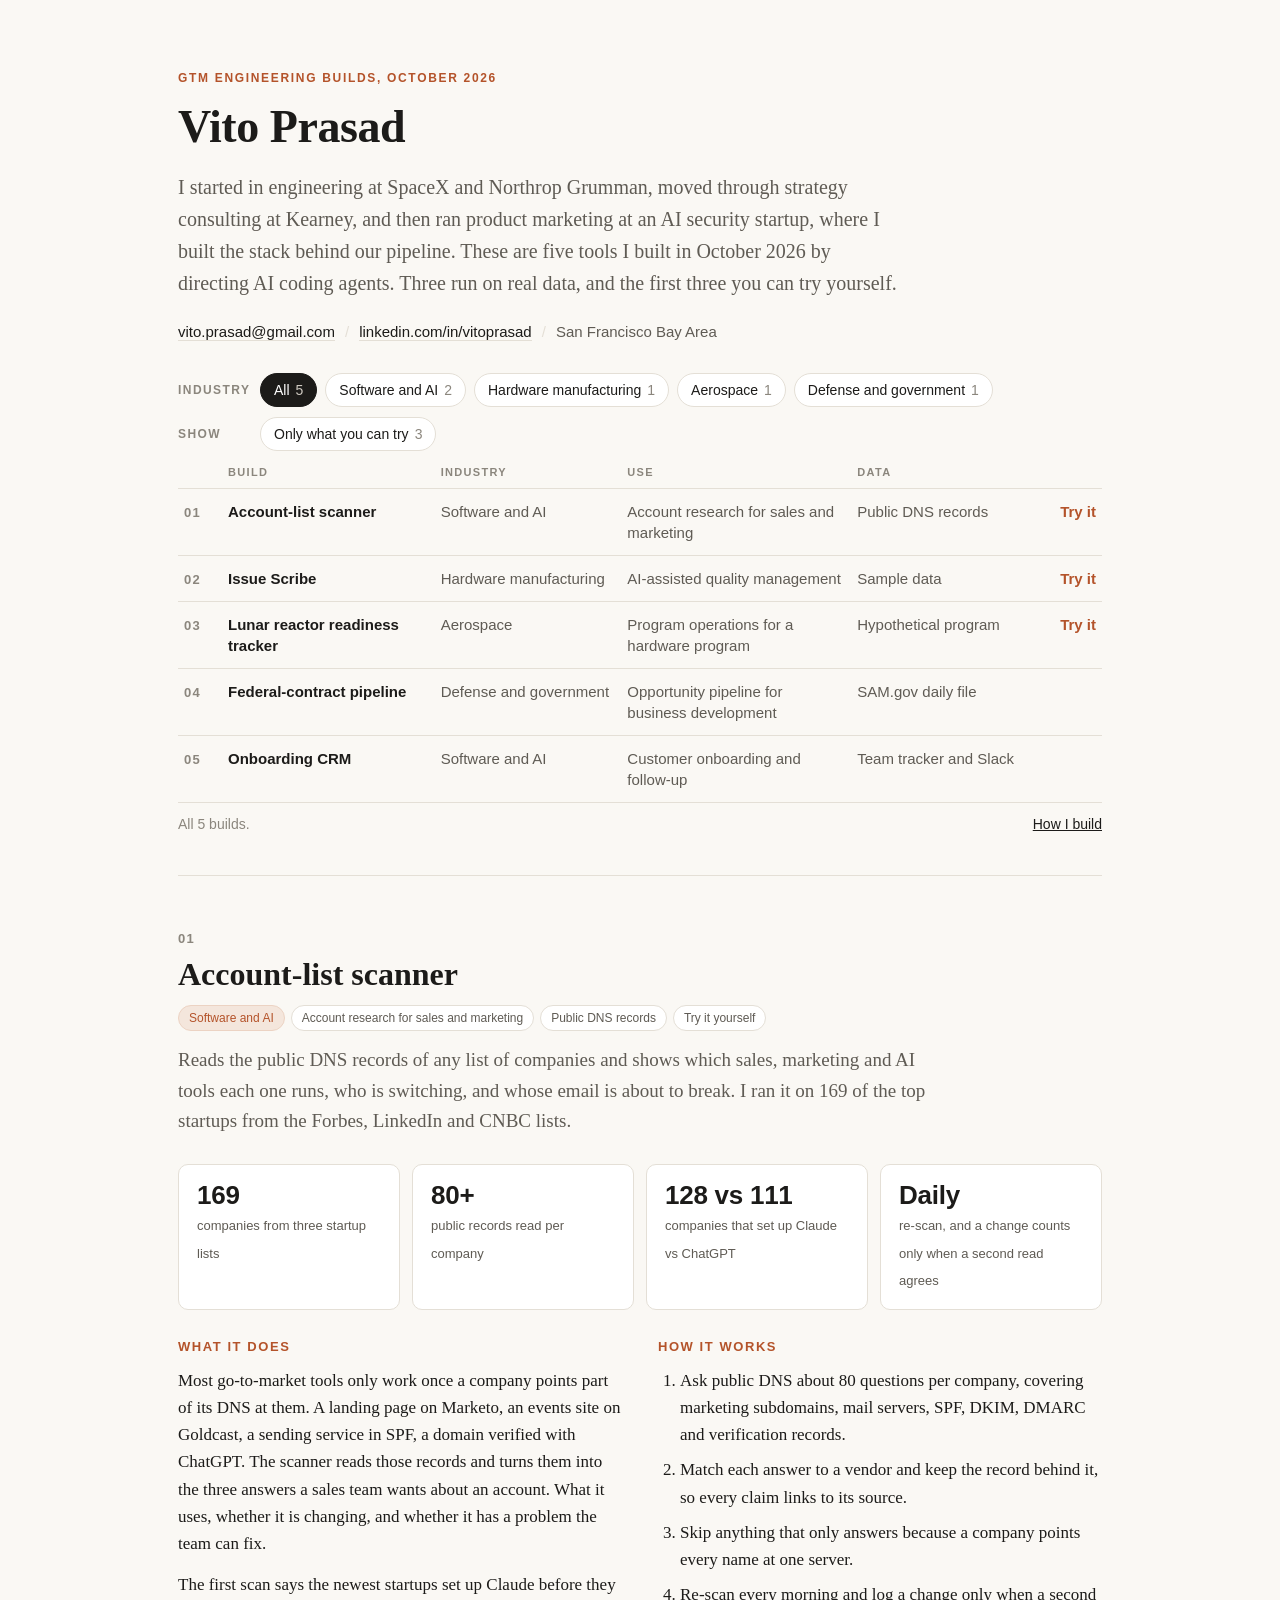
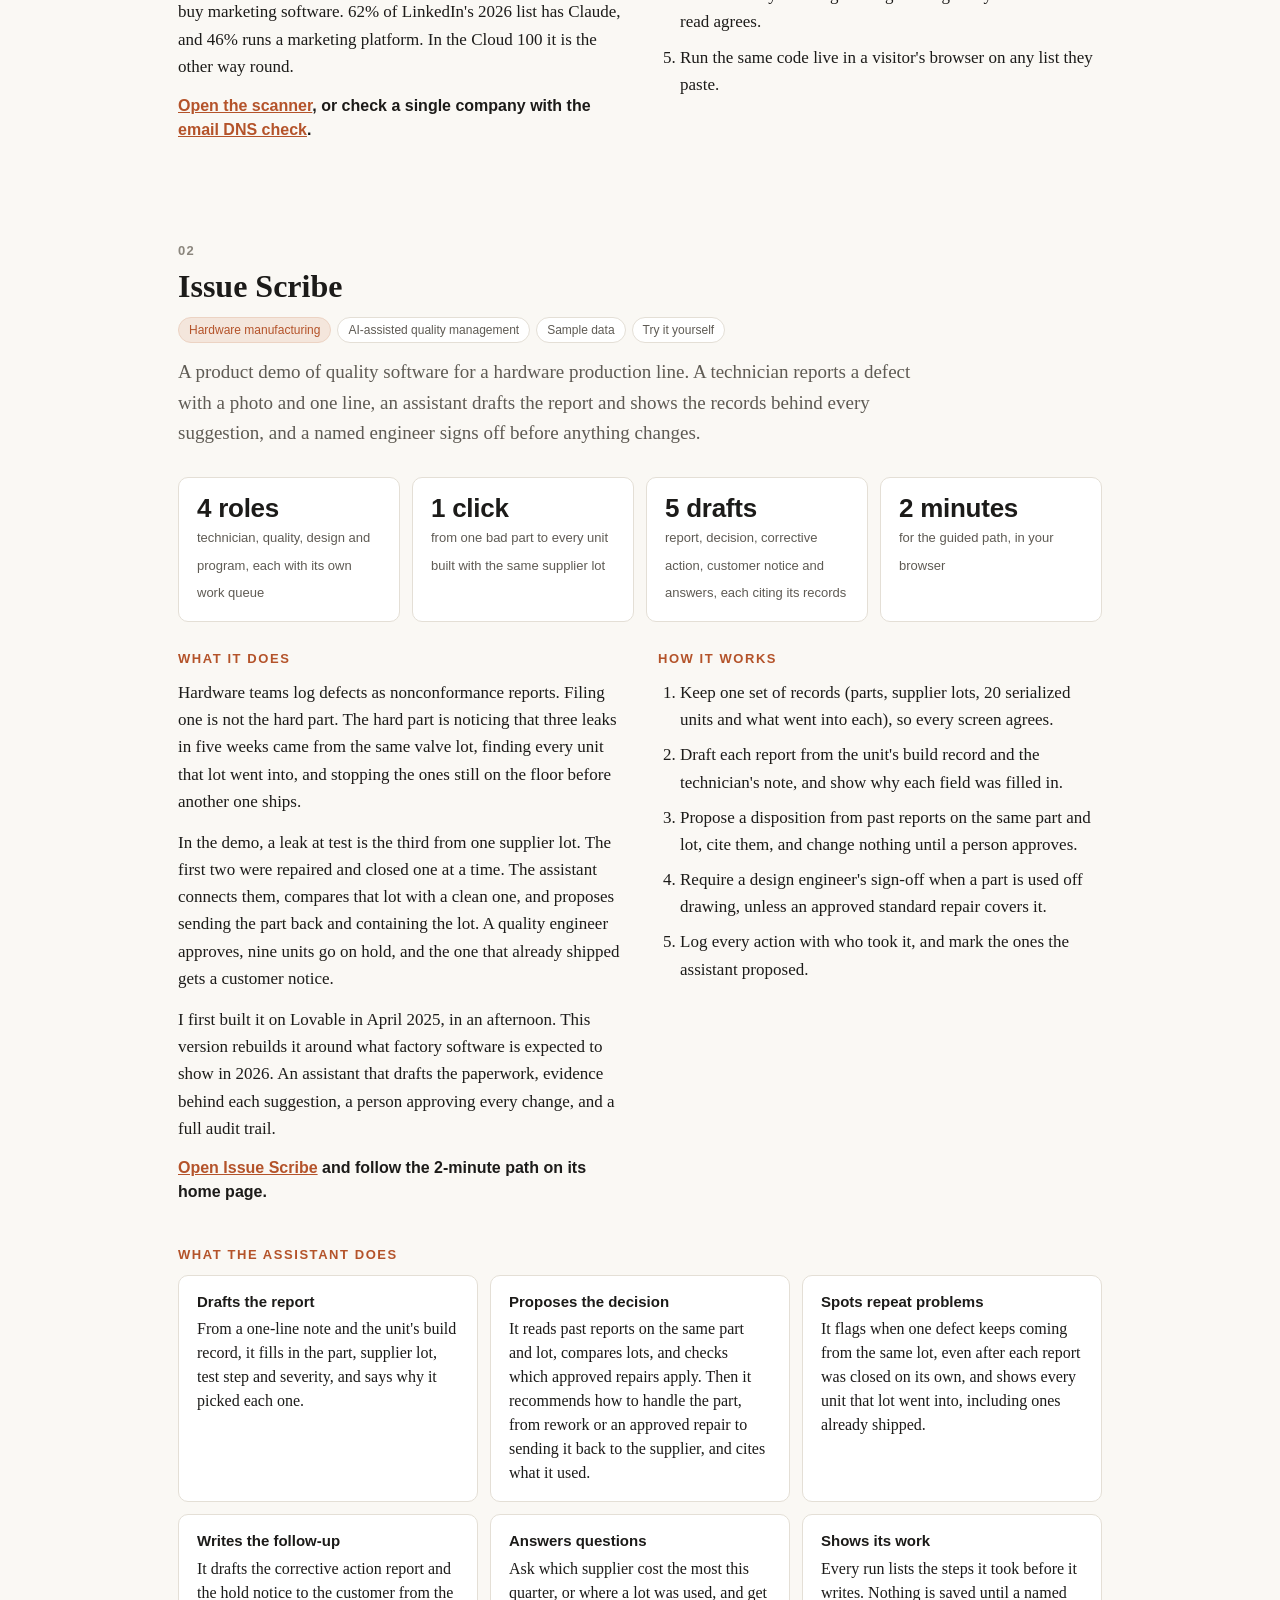
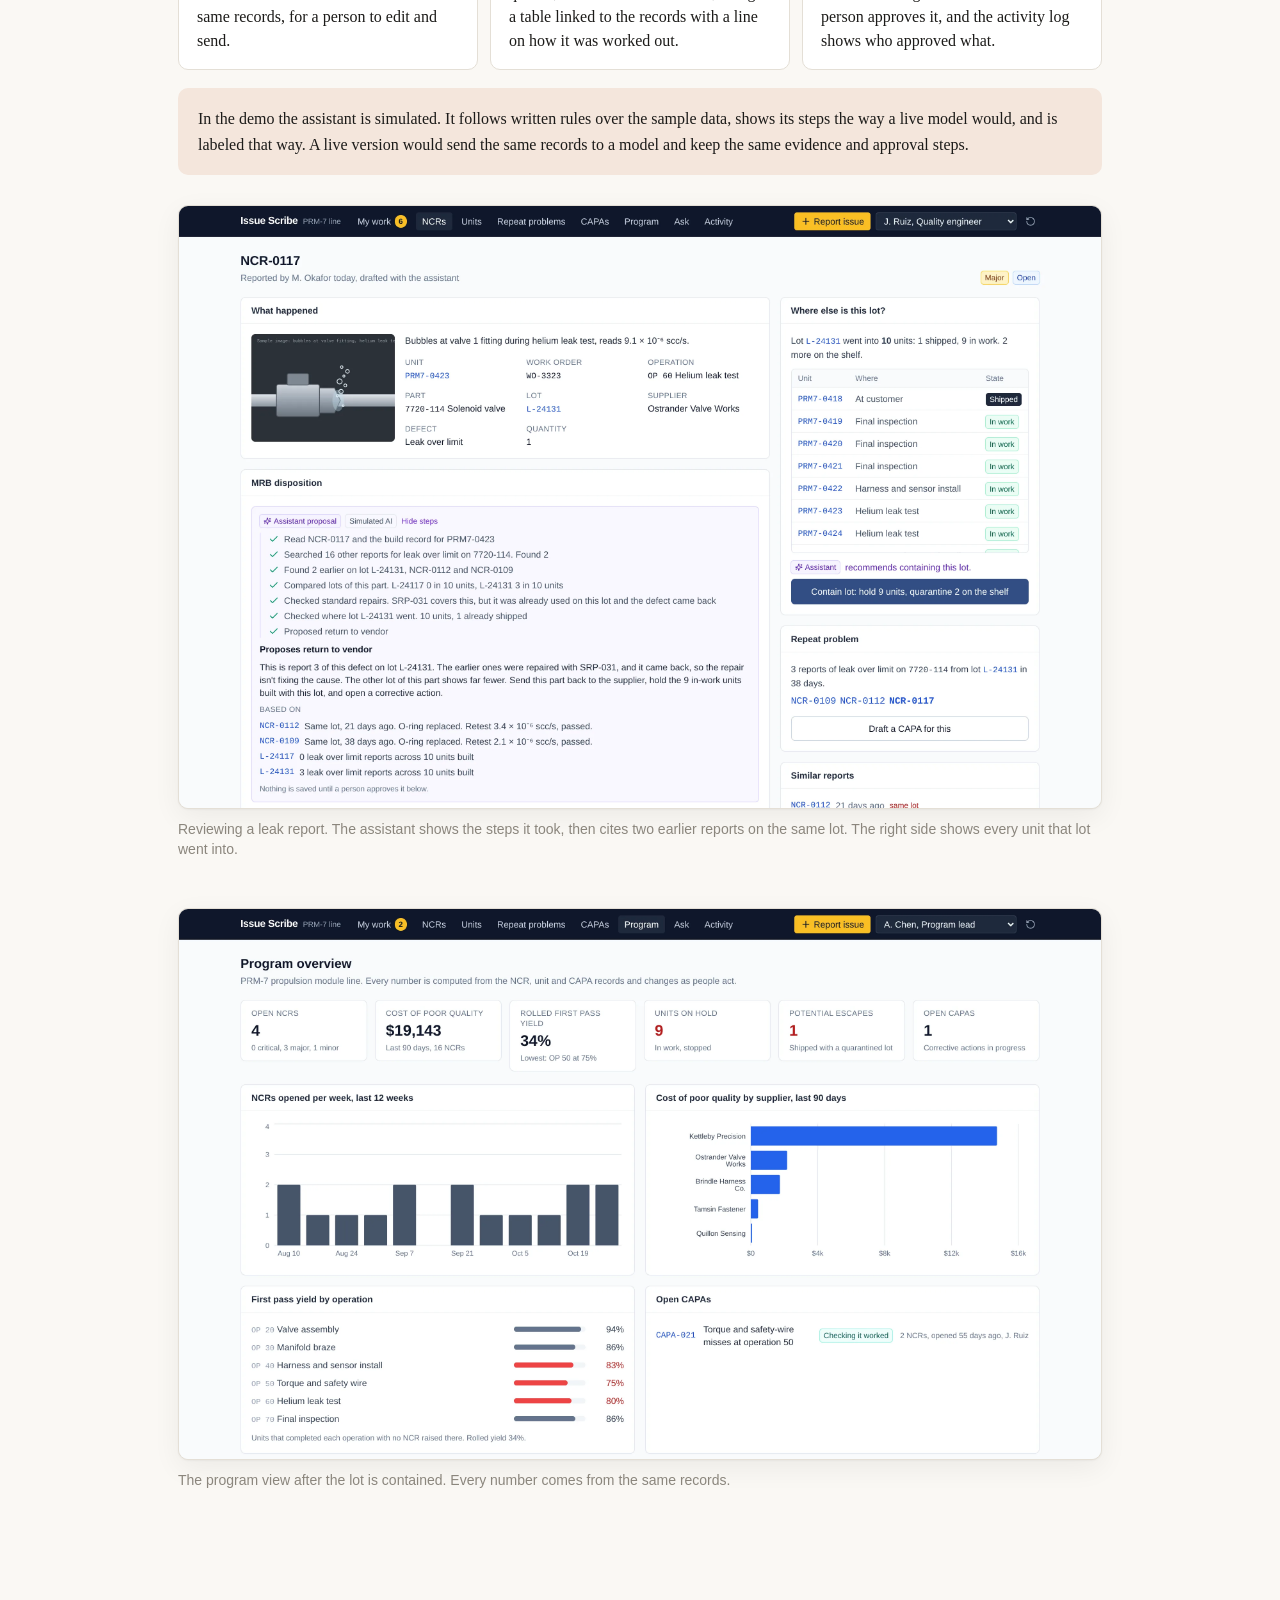
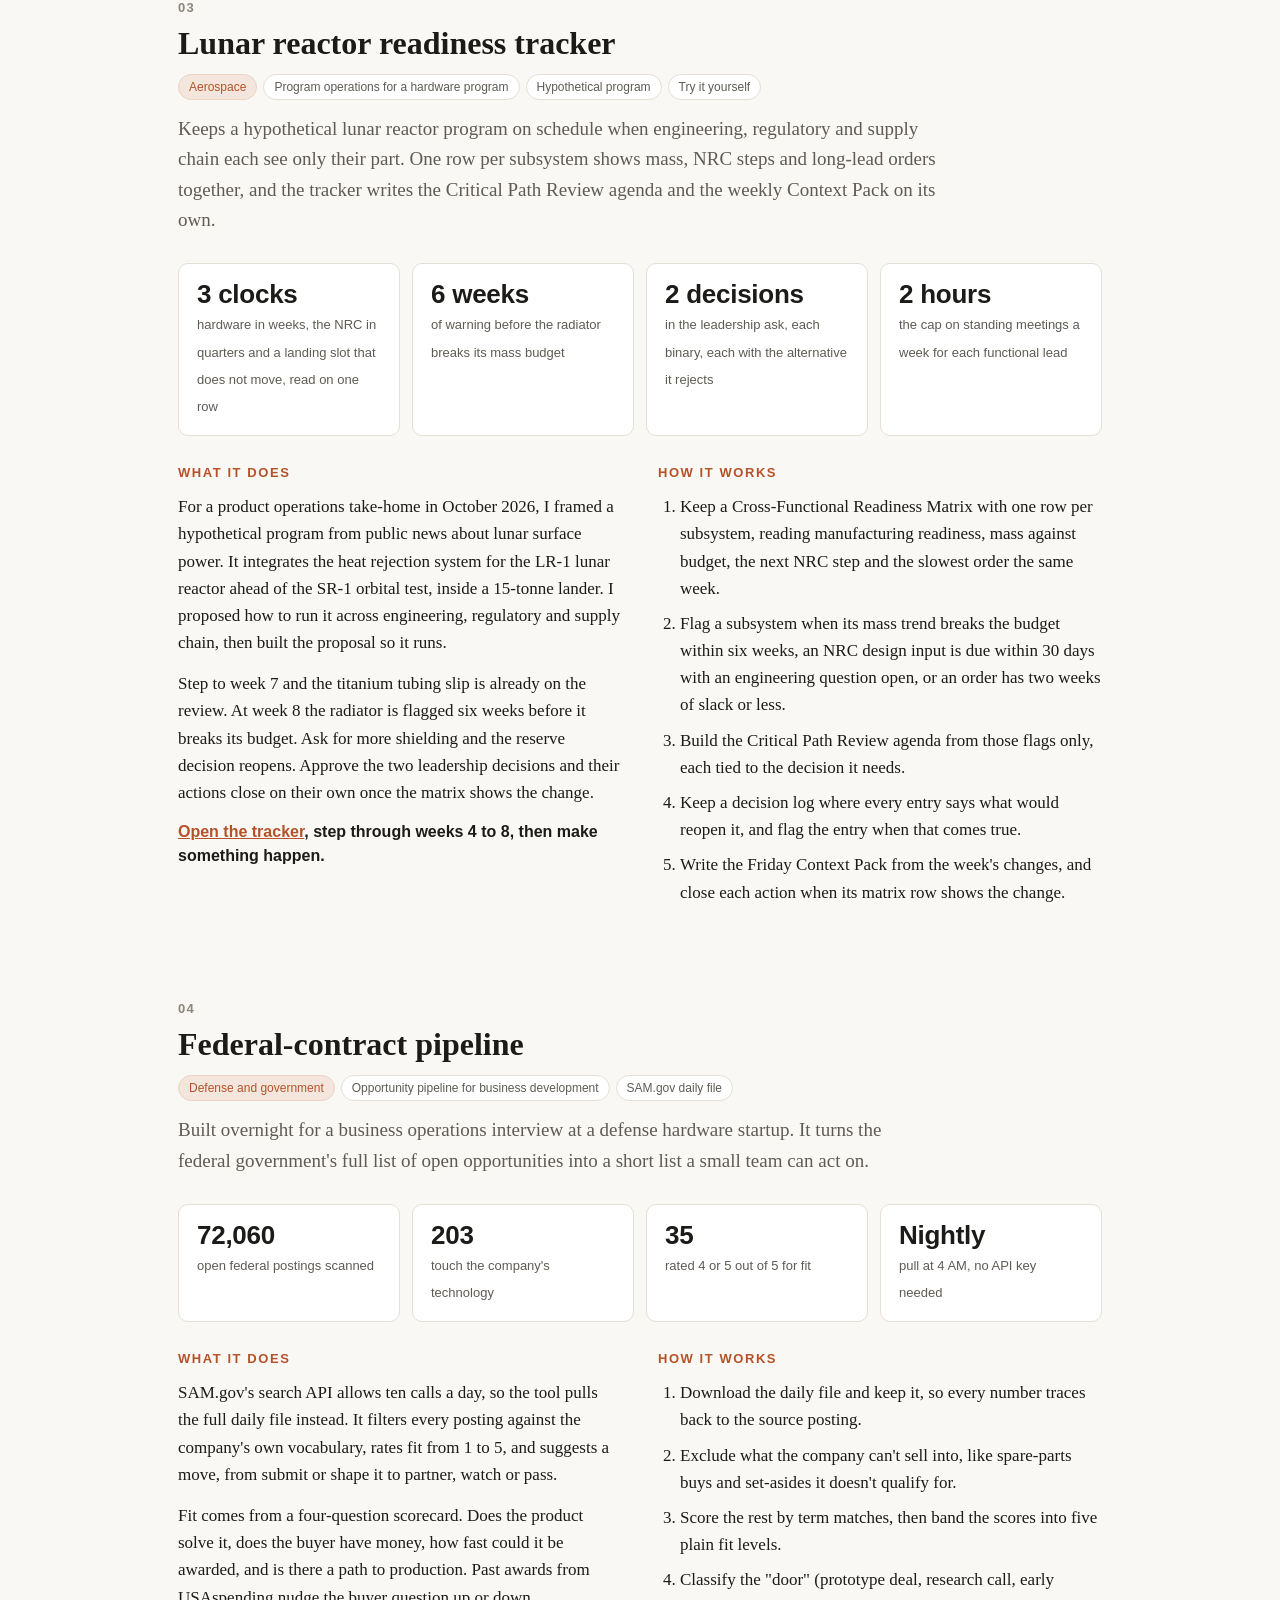
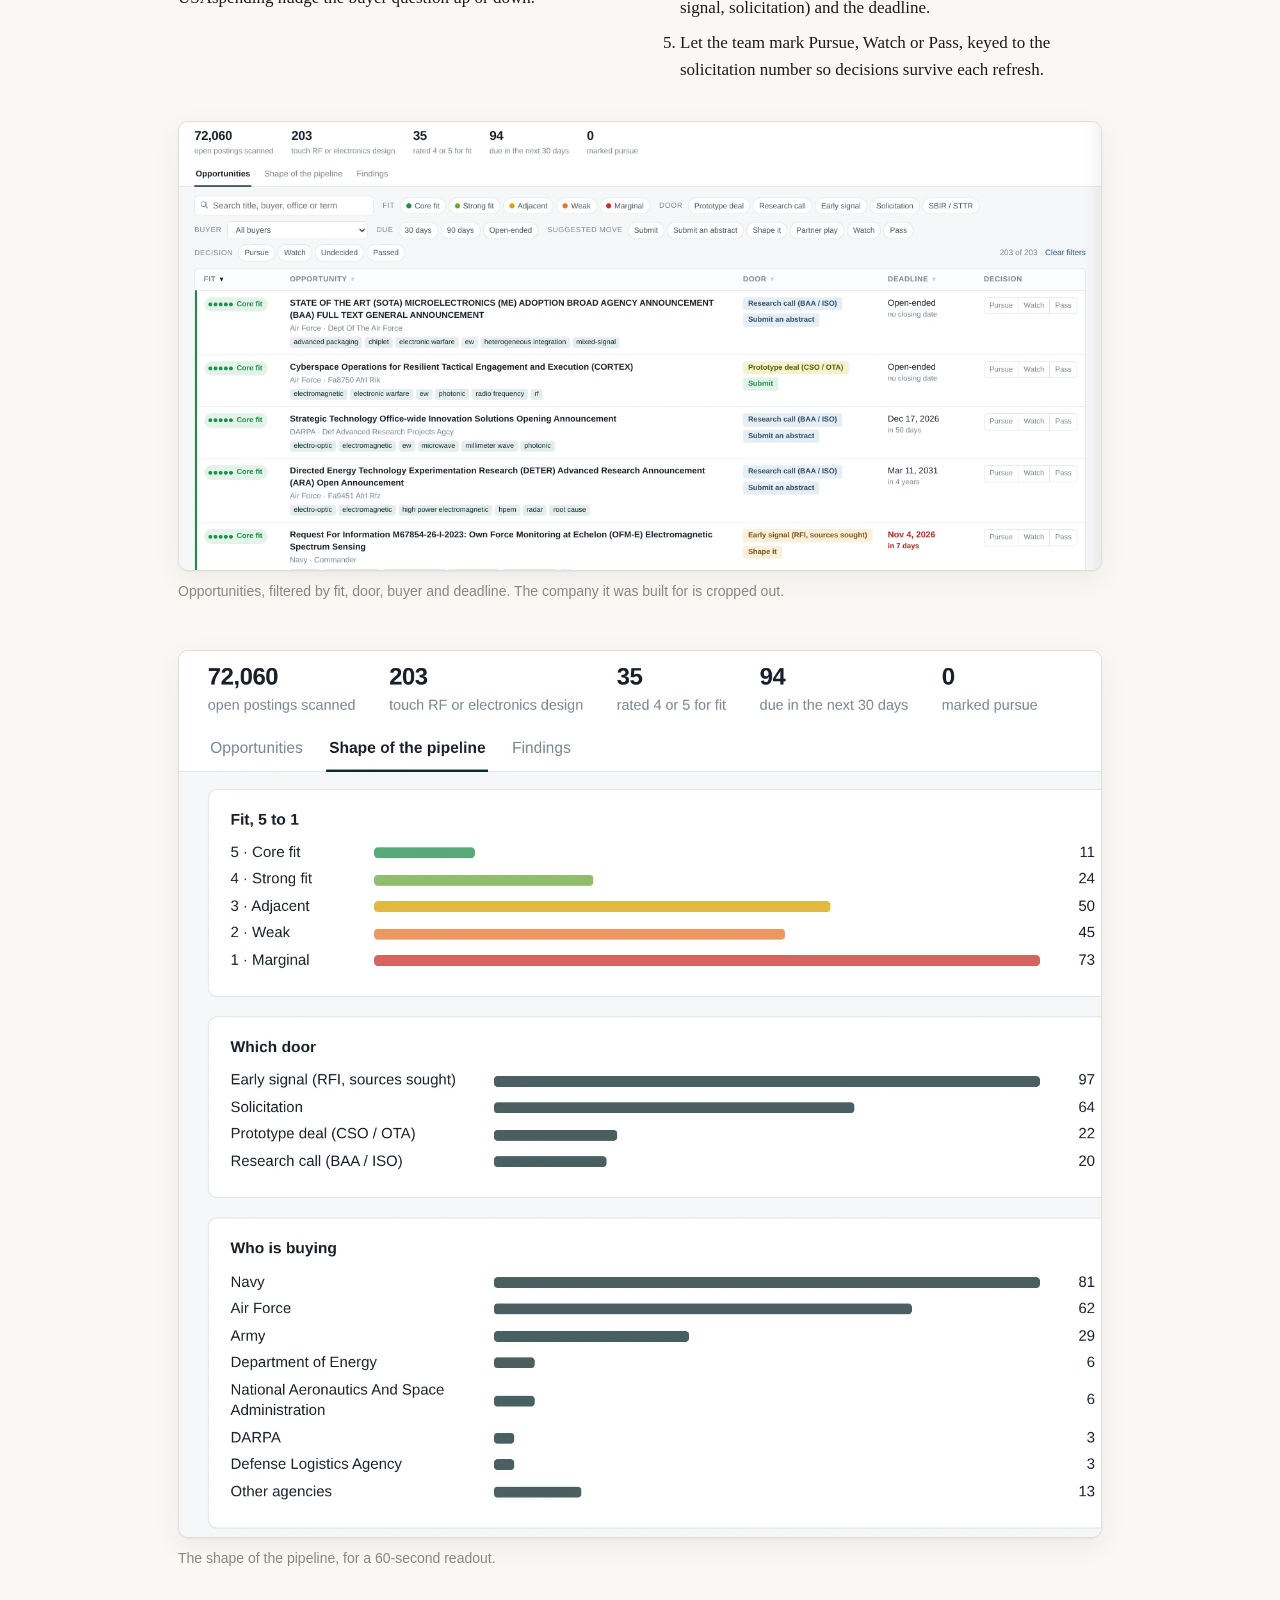
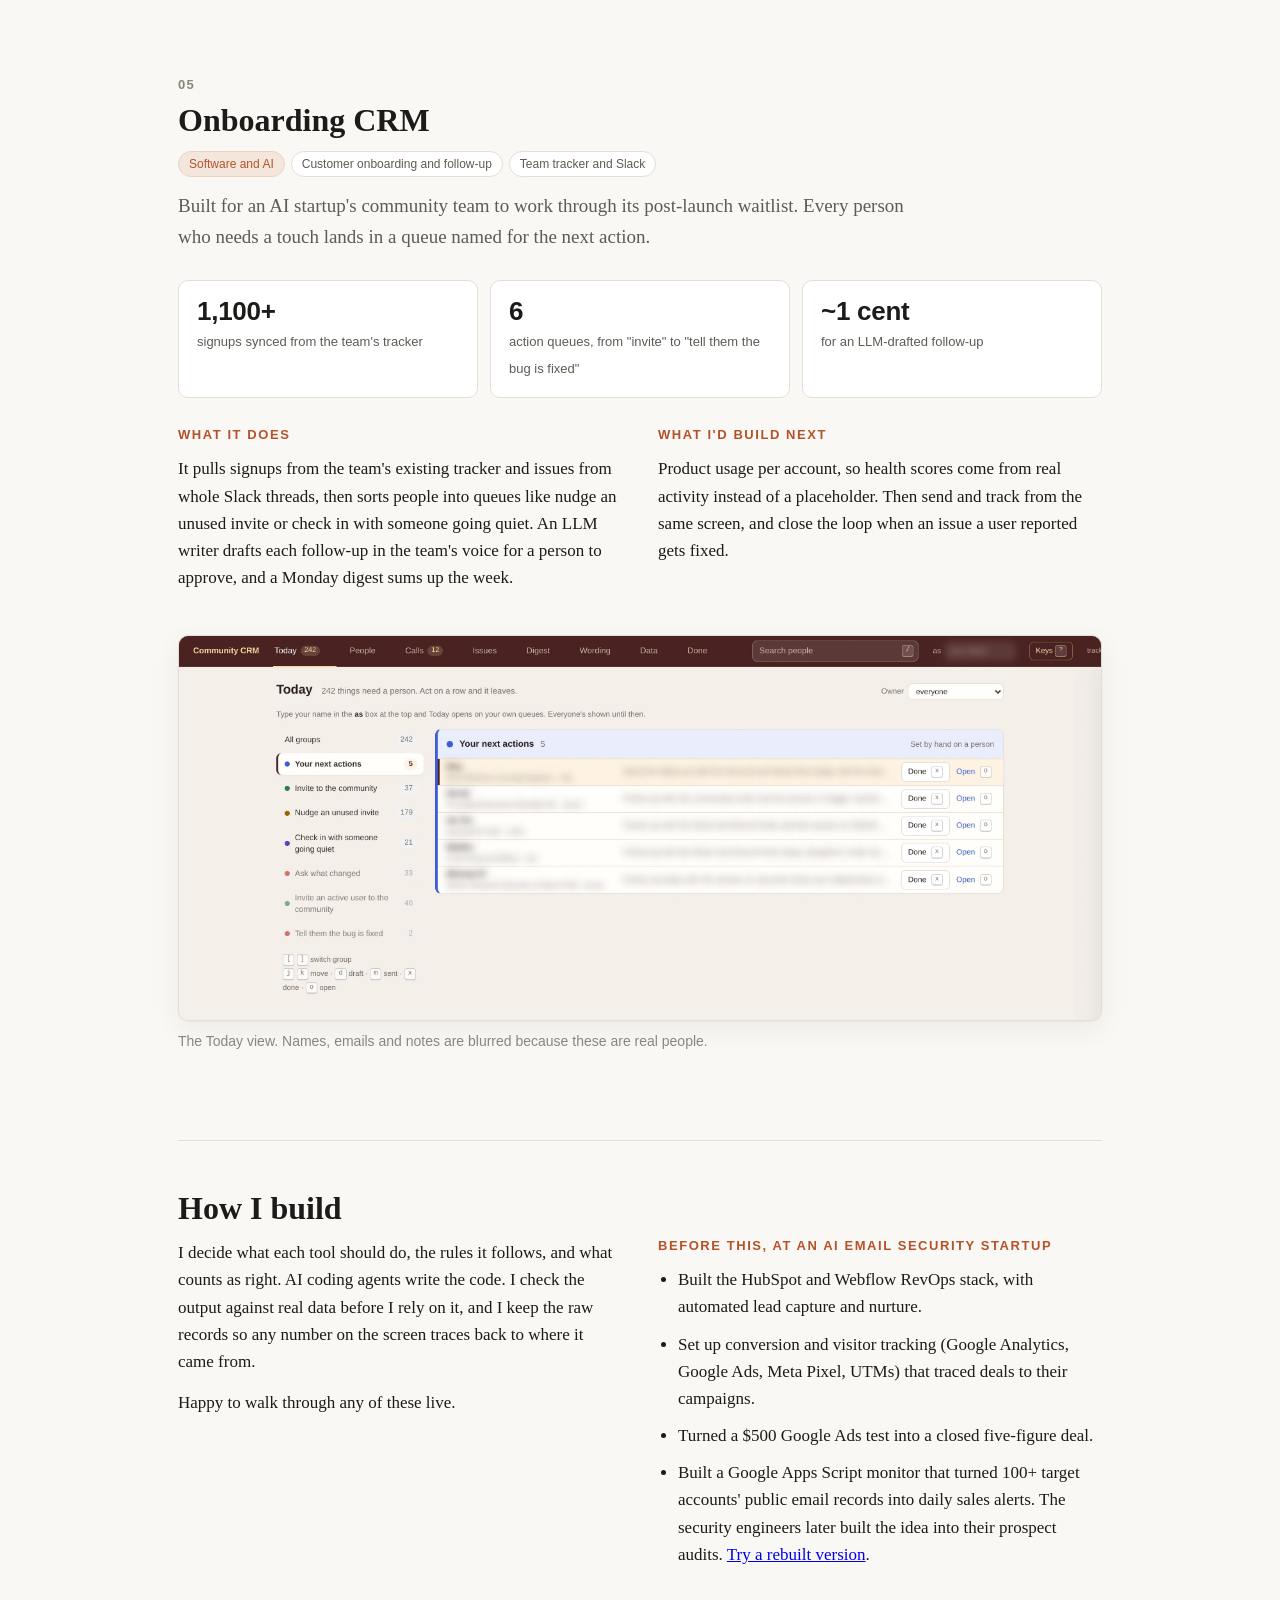
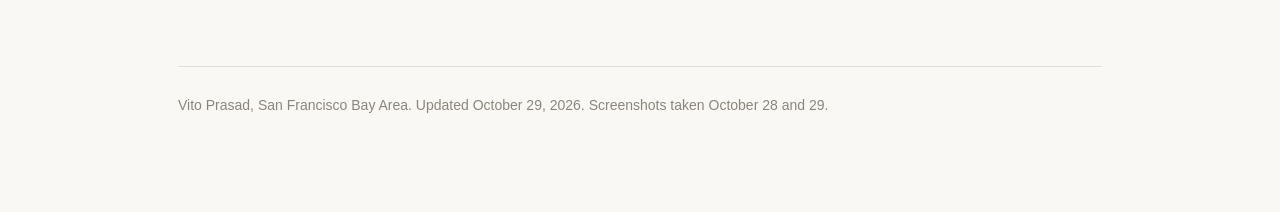
==== index.html @ 33582ad9 "Update site" ====
<!doctype html>
<html lang="en">
<head>
<meta charset="utf-8">
<meta name="viewport" content="width=device-width, initial-scale=1">
<title>Vito Prasad, GTM builds</title>
<meta name="description" content="Go-to-market tools Vito Prasad built in October 2026 by directing AI coding agents.">
<style>
  :root {
    --ink: #1c1b19; --muted: #5f5b54; --faint: #8b867d; --line: #e4dfd6;
    --paper: #faf8f4; --card: #ffffff; --accent: #b4532a; --accent-soft: #f4e6dc;
  }
  * { box-sizing: border-box; }
  html { -webkit-text-size-adjust: 100%; }
  body {
    margin: 0; background: var(--paper); color: var(--ink);
    font: 17px/1.6 "Iowan Old Style", "Palatino Linotype", Palatino, Georgia, serif;
  }
  .sans { font-family: -apple-system, "Segoe UI", "Helvetica Neue", Arial, sans-serif; }
  main { max-width: 980px; margin: 0 auto; padding: 72px 28px 96px; }
  header { border-bottom: 1px solid var(--line); padding-bottom: 40px; margin-bottom: 56px; }
  .kicker { font: 600 12px/1 -apple-system, "Segoe UI", Arial, sans-serif; letter-spacing: .14em;
            text-transform: uppercase; color: var(--accent); margin: 0 0 18px; }
  h1 { font-size: 46px; line-height: 1.1; margin: 0 0 18px; font-weight: 600; letter-spacing: -.01em; }
  .lede { font-size: 20px; color: var(--muted); max-width: 720px; margin: 0 0 22px; }
  .contact { font: 15px/1.5 -apple-system, "Segoe UI", Arial, sans-serif; color: var(--muted); }
  .contact a { color: var(--ink); text-decoration: none; border-bottom: 1px solid var(--line); }
  .contact a:hover { border-color: var(--ink); }
  .contact span { margin: 0 10px; color: var(--line); }
  .contact .loc { font-style: normal; }
  nav.toc { display: flex; flex-wrap: wrap; gap: 10px; margin-top: 28px; }
  nav.toc a { font: 500 14px/1 -apple-system, "Segoe UI", Arial, sans-serif; color: var(--ink);
              text-decoration: none; padding: 10px 14px; border: 1px solid var(--line); border-radius: 999px;
              background: var(--card); }
  nav.toc a:hover { border-color: var(--ink); }
  section.build { margin: 0 0 88px; }
  .num { font: 600 13px/1 -apple-system, "Segoe UI", Arial, sans-serif; color: var(--faint);
         letter-spacing: .1em; margin-bottom: 10px; }
  h2 { font-size: 32px; line-height: 1.2; margin: 0 0 12px; font-weight: 600; }
  .one-line { font-size: 19px; color: var(--muted); margin: 0 0 28px; max-width: 760px; }
  .stats { display: grid; grid-template-columns: repeat(auto-fit, minmax(170px, 1fr)); gap: 12px; margin: 0 0 30px; }
  .stat { background: var(--card); border: 1px solid var(--line); border-radius: 10px; padding: 16px 18px; }
  .stat b { display: block; font: 600 26px/1.15 -apple-system, "Segoe UI", Arial, sans-serif; letter-spacing: -.01em; }
  .stat small { font: 13px/1.35 -apple-system, "Segoe UI", Arial, sans-serif; color: var(--muted); }
  .cols { display: grid; grid-template-columns: 1fr 1fr; gap: 36px; margin-bottom: 30px; }
  h3 { font: 600 13px/1 -apple-system, "Segoe UI", Arial, sans-serif; letter-spacing: .12em;
       text-transform: uppercase; color: var(--accent); margin: 0 0 14px; }
  p { margin: 0 0 14px; }
  ol { margin: 0; padding-left: 22px; }
  ol li { margin: 0 0 8px; }
  figure { margin: 0 0 22px; }
  figure img { display: block; width: 100%; height: auto; border: 1px solid var(--line); border-radius: 10px;
               background: var(--card); box-shadow: 0 1px 2px rgba(0,0,0,.04), 0 8px 28px rgba(0,0,0,.06); }
  figcaption { font: 14px/1.45 -apple-system, "Segoe UI", Arial, sans-serif; color: var(--faint); margin-top: 10px; }
  .pair { display: grid; grid-template-columns: 1fr; gap: 26px; }
  figure a { display: block; }
  figure a:hover img { border-color: var(--faint); }
  .note { background: var(--accent-soft); border-radius: 10px; padding: 18px 20px; font-size: 16px; }
  .before { border-top: 1px solid var(--line); padding-top: 48px; }
  .before ul { padding-left: 20px; margin: 0; }
  .before li { margin: 0 0 10px; }
  .open { font: 600 16px/1.5 -apple-system, "Segoe UI", Arial, sans-serif; }
  .open a { color: var(--accent, #b4532a); }
  .index { margin-top: 30px; }
  .filters { display: flex; flex-wrap: wrap; align-items: center; gap: 8px; margin: 0 0 16px; }
  .flabel { font: 600 12px/1 -apple-system, "Segoe UI", Arial, sans-serif; letter-spacing: .12em; text-transform: uppercase;
            color: var(--faint); min-width: 74px; }
  .filters + .filters { margin-top: -6px; }
  .chip { font: 500 14px/1 -apple-system, "Segoe UI", Arial, sans-serif; color: var(--ink); background: var(--card);
          border: 1px solid var(--line); border-radius: 999px; padding: 9px 13px; cursor: pointer; }
  .chip:hover { border-color: var(--ink); }
  .chip[aria-pressed="true"] { background: var(--ink); border-color: var(--ink); color: #fff; }
  .chip .c { color: var(--faint); margin-left: 6px; }
  .chip[aria-pressed="true"] .c { color: #cfcac2; }
  .builds-head, ol.builds a.row { display: grid; gap: 14px; align-items: baseline;
    grid-template-columns: 30px minmax(0, 1.15fr) minmax(0, 1fr) minmax(0, 1.25fr) minmax(0, 1fr) 52px; }
  .builds-head { font: 600 11px/1 -apple-system, "Segoe UI", Arial, sans-serif; letter-spacing: .12em; text-transform: uppercase;
                 color: var(--faint); padding: 0 6px 10px; }
  ol.builds { list-style: none; padding: 0; margin: 0; border-top: 1px solid var(--line); }
  ol.builds li { margin: 0; border-bottom: 1px solid var(--line); }
  ol.builds a.row { padding: 12px 6px; color: var(--ink); text-decoration: none;
                    font: 15px/1.4 -apple-system, "Segoe UI", Arial, sans-serif; }
  ol.builds a.row:hover { background: var(--card); }
  .row .n { font-size: 13px; font-weight: 600; letter-spacing: .1em; color: var(--faint); }
  .row .name { font-weight: 600; }
  .row .meta { color: var(--muted); }
  .row .try { font-weight: 600; color: var(--accent); text-align: right; }
  .index-foot { display: flex; justify-content: space-between; gap: 12px; margin: 12px 0 0;
                font: 14px/1.4 -apple-system, "Segoe UI", Arial, sans-serif; color: var(--faint); }
  .index-foot a { color: var(--ink); }
  .linkish { font: inherit; color: var(--accent); background: none; border: 0; padding: 0; cursor: pointer; text-decoration: underline; }
  .tags { display: flex; flex-wrap: wrap; gap: 6px; margin: 0 0 14px; }
  .tags span { font: 500 12px/1 -apple-system, "Segoe UI", Arial, sans-serif; color: var(--muted); background: var(--card);
               border: 1px solid var(--line); border-radius: 999px; padding: 6px 10px; }
  .tags span.ind { color: var(--accent); background: var(--accent-soft); border-color: #ecd3c3; }
  .features { display: grid; grid-template-columns: repeat(auto-fit, minmax(270px, 1fr)); gap: 12px; margin: 0 0 18px; }
  .feature { background: var(--card); border: 1px solid var(--line); border-radius: 10px; padding: 16px 18px; }
  .feature b { display: block; font: 600 15px/1.3 -apple-system, "Segoe UI", Arial, sans-serif; margin: 0 0 6px; }
  .feature p { font-size: 16px; line-height: 1.5; margin: 0; }
  .assist { margin: 0 0 30px; }
  footer { border-top: 1px solid var(--line); padding-top: 28px; margin-top: 72px;
           font: 14px/1.5 -apple-system, "Segoe UI", Arial, sans-serif; color: var(--faint); }
  @media (max-width: 760px) {
    main { padding: 48px 20px 72px; }
    h1 { font-size: 36px; } h2 { font-size: 26px; }
    .cols { grid-template-columns: 1fr; gap: 22px; }
    .contact a, .contact .loc { display: table; margin-bottom: 6px; }
    .contact span { display: none; }
    .builds-head { display: none; }
    ol.builds a.row { grid-template-columns: 26px minmax(0, 1fr) auto; gap: 2px 10px; }
    .row .n { grid-column: 1; grid-row: 1 / span 4; }
    .row .name, .row .meta { grid-column: 2; }
    .row .try { grid-column: 3; grid-row: 1; }
    .row .meta { font-size: 14px; }
    .row .meta.data { display: none; }
    .flabel { min-width: 0; width: 100%; }
  }
</style>
</head>
<body>
<main>

<header>
  <p class="kicker">GTM engineering builds, October 2026</p>
  <h1>Vito Prasad</h1>
  <p class="lede">I started in engineering at SpaceX and Northrop Grumman, moved through strategy consulting at Kearney, and then ran product marketing at an AI security startup, where I built the stack behind our pipeline. These are five tools I built in October 2026 by directing AI coding agents. Three run on real data, and the first three you can try yourself.</p>
  <p class="contact">
    <a href="mailto:vito.prasad@gmail.com">vito.prasad@gmail.com</a><span>/</span><a href="https://www.linkedin.com/in/vitoprasad">linkedin.com/in/vitoprasad</a><span>/</span><em class="loc">San Francisco Bay Area</em>
  </p>
  <div class="index" id="builds">
    <div class="filters" role="group" aria-label="Filter the builds">
      <span class="flabel">Industry</span>
      <button class="chip" type="button" data-industry-filter="all" aria-pressed="true">All<span class="c">5</span></button>
      <button class="chip" type="button" data-industry-filter="software" aria-pressed="false">Software and AI<span class="c">2</span></button>
      <button class="chip" type="button" data-industry-filter="hardware" aria-pressed="false">Hardware manufacturing<span class="c">1</span></button>
      <button class="chip" type="button" data-industry-filter="aerospace" aria-pressed="false">Aerospace<span class="c">1</span></button>
      <button class="chip" type="button" data-industry-filter="defense" aria-pressed="false">Defense and government<span class="c">1</span></button>
    </div>
    <div class="filters">
      <span class="flabel">Show</span>
      <button class="chip" type="button" data-try-filter aria-pressed="false">Only what you can try<span class="c">3</span></button>
    </div>
    <div class="builds-head" aria-hidden="true"><span></span><span>Build</span><span>Industry</span><span>Use</span><span>Data</span><span></span></div>
    <ol class="builds">
      <li data-industry="software" data-try="yes"><a class="row" href="#scanner"><span class="n">01</span><span class="name">Account-list scanner</span><span class="meta">Software and AI</span><span class="meta">Account research for sales and marketing</span><span class="meta data">Public DNS records</span><span class="try">Try it</span></a></li>
      <li data-industry="hardware" data-try="yes"><a class="row" href="#issue-scribe"><span class="n">02</span><span class="name">Issue Scribe</span><span class="meta">Hardware manufacturing</span><span class="meta">AI-assisted quality management</span><span class="meta data">Sample data</span><span class="try">Try it</span></a></li>
      <li data-industry="aerospace" data-try="yes"><a class="row" href="#lunar-reactor-tracker"><span class="n">03</span><span class="name">Lunar reactor readiness tracker</span><span class="meta">Aerospace</span><span class="meta">Program operations for a hardware program</span><span class="meta data">Hypothetical program</span><span class="try">Try it</span></a></li>
      <li data-industry="defense" data-try="no"><a class="row" href="#federal"><span class="n">04</span><span class="name">Federal-contract pipeline</span><span class="meta">Defense and government</span><span class="meta">Opportunity pipeline for business development</span><span class="meta data">SAM.gov daily file</span><span class="try"></span></a></li>
      <li data-industry="software" data-try="no"><a class="row" href="#crm"><span class="n">05</span><span class="name">Onboarding CRM</span><span class="meta">Software and AI</span><span class="meta">Customer onboarding and follow-up</span><span class="meta data">Team tracker and Slack</span><span class="try"></span></a></li>
    </ol>
    <p class="index-foot"><span><span id="shown">All 5 builds.</span> <button class="linkish" type="button" id="show-all" hidden>Show all</button></span><a href="#how">How I build</a></p>
  </div>
</header>

<section class="build" id="scanner" data-industry="software" data-try="yes">
  <div class="num">01</div>
  <h2>Account-list scanner</h2>
  <p class="tags"><span class="ind">Software and AI</span><span>Account research for sales and marketing</span><span>Public DNS records</span><span>Try it yourself</span></p>
  <p class="one-line">Reads the public DNS records of any list of companies and shows which sales, marketing and AI tools each one runs, who is switching, and whose email is about to break. I ran it on 169 of the top startups from the Forbes, LinkedIn and CNBC lists.</p>
  <div class="stats">
    <div class="stat"><b>169</b><small>companies from three startup lists</small></div>
    <div class="stat"><b>80+</b><small>public records read per company</small></div>
    <div class="stat"><b>128 vs 111</b><small>companies that set up Claude vs ChatGPT</small></div>
    <div class="stat"><b>Daily</b><small>re-scan, and a change counts only when a second read agrees</small></div>
  </div>
  <div class="cols">
    <div>
      <h3>What it does</h3>
      <p>Most go-to-market tools only work once a company points part of its DNS at them. A landing page on Marketo, an events site on Goldcast, a sending service in SPF, a domain verified with ChatGPT. The scanner reads those records and turns them into the three answers a sales team wants about an account. What it uses, whether it is changing, and whether it has a problem the team can fix.</p>
      <p>The first scan says the newest startups set up Claude before they buy marketing software. 62% of LinkedIn's 2026 list has Claude, and 46% runs a marketing platform. In the Cloud 100 it is the other way round.</p>
      <p class="open"><a href="account-scanner/">Open the scanner</a>, or check a single company with the <a href="email-dns-check/">email DNS check</a>.</p>
    </div>
    <div>
      <h3>How it works</h3>
      <ol>
        <li>Ask public DNS about 80 questions per company, covering marketing subdomains, mail servers, SPF, DKIM, DMARC and verification records.</li>
        <li>Match each answer to a vendor and keep the record behind it, so every claim links to its source.</li>
        <li>Skip anything that only answers because a company points every name at one server.</li>
        <li>Re-scan every morning and log a change only when a second read agrees.</li>
        <li>Run the same code live in a visitor's browser on any list they paste.</li>
      </ol>
    </div>
  </div>
</section>

<section class="build" id="issue-scribe" data-industry="hardware" data-try="yes">
  <div class="num">02</div>
  <h2>Issue Scribe</h2>
  <p class="tags"><span class="ind">Hardware manufacturing</span><span>AI-assisted quality management</span><span>Sample data</span><span>Try it yourself</span></p>
  <p class="one-line">A product demo of quality software for a hardware production line. A technician reports a defect with a photo and one line, an assistant drafts the report and shows the records behind every suggestion, and a named engineer signs off before anything changes.</p>
  <div class="stats">
    <div class="stat"><b>4 roles</b><small>technician, quality, design and program, each with its own work queue</small></div>
    <div class="stat"><b>1 click</b><small>from one bad part to every unit built with the same supplier lot</small></div>
    <div class="stat"><b>5 drafts</b><small>report, decision, corrective action, customer notice and answers, each citing its records</small></div>
    <div class="stat"><b>2 minutes</b><small>for the guided path, in your browser</small></div>
  </div>
  <div class="cols">
    <div>
      <h3>What it does</h3>
      <p>Hardware teams log defects as nonconformance reports. Filing one is not the hard part. The hard part is noticing that three leaks in five weeks came from the same valve lot, finding every unit that lot went into, and stopping the ones still on the floor before another one ships.</p>
      <p>In the demo, a leak at test is the third from one supplier lot. The first two were repaired and closed one at a time. The assistant connects them, compares that lot with a clean one, and proposes sending the part back and containing the lot. A quality engineer approves, nine units go on hold, and the one that already shipped gets a customer notice.</p>
      <p>I first built it on Lovable in April 2025, in an afternoon. This version rebuilds it around what factory software is expected to show in 2026. An assistant that drafts the paperwork, evidence behind each suggestion, a person approving every change, and a full audit trail.</p>
      <p class="open"><a href="issue-scribe/">Open Issue Scribe</a> and follow the 2-minute path on its home page.</p>
    </div>
    <div>
      <h3>How it works</h3>
      <ol>
        <li>Keep one set of records (parts, supplier lots, 20 serialized units and what went into each), so every screen agrees.</li>
        <li>Draft each report from the unit's build record and the technician's note, and show why each field was filled in.</li>
        <li>Propose a disposition from past reports on the same part and lot, cite them, and change nothing until a person approves.</li>
        <li>Require a design engineer's sign-off when a part is used off drawing, unless an approved standard repair covers it.</li>
        <li>Log every action with who took it, and mark the ones the assistant proposed.</li>
      </ol>
    </div>
  </div>
  <div class="assist">
    <h3>What the assistant does</h3>
    <div class="features">
      <div class="feature"><b>Drafts the report</b><p>From a one-line note and the unit's build record, it fills in the part, supplier lot, test step and severity, and says why it picked each one.</p></div>
      <div class="feature"><b>Proposes the decision</b><p>It reads past reports on the same part and lot, compares lots, and checks which approved repairs apply. Then it recommends how to handle the part, from rework or an approved repair to sending it back to the supplier, and cites what it used.</p></div>
      <div class="feature"><b>Spots repeat problems</b><p>It flags when one defect keeps coming from the same lot, even after each report was closed on its own, and shows every unit that lot went into, including ones already shipped.</p></div>
      <div class="feature"><b>Writes the follow-up</b><p>It drafts the corrective action report and the hold notice to the customer from the same records, for a person to edit and send.</p></div>
      <div class="feature"><b>Answers questions</b><p>Ask which supplier cost the most this quarter, or where a lot was used, and get a table linked to the records with a line on how it was worked out.</p></div>
      <div class="feature"><b>Shows its work</b><p>Every run lists the steps it took before it writes. Nothing is saved until a named person approves it, and the activity log shows who approved what.</p></div>
    </div>
    <p class="note">In the demo the assistant is simulated. It follows written rules over the sample data, shows its steps the way a live model would, and is labeled that way. A live version would send the same records to a model and keep the same evidence and approval steps.</p>
  </div>
  <div class="pair">
    <figure>
      <a href="img/issue-scribe-review.webp" title="Open full size"><img src="img/issue-scribe-review.webp" alt="Report review screen with the assistant's proposal, the records behind it, and every unit built with the same valve lot" loading="lazy"></a>
      <figcaption>Reviewing a leak report. The assistant shows the steps it took, then cites two earlier reports on the same lot. The right side shows every unit that lot went into.</figcaption>
    </figure>
    <figure>
      <a href="img/issue-scribe-program.webp" title="Open full size"><img src="img/issue-scribe-program.webp" alt="Program view with open reports, cost of poor quality, first pass yield, units on hold and potential escapes" loading="lazy"></a>
      <figcaption>The program view after the lot is contained. Every number comes from the same records.</figcaption>
    </figure>
  </div>
</section>

<section class="build" id="lunar-reactor-tracker" data-industry="aerospace" data-try="yes">
  <div class="num">03</div>
  <h2>Lunar reactor readiness tracker</h2>
  <p class="tags"><span class="ind">Aerospace</span><span>Program operations for a hardware program</span><span>Hypothetical program</span><span>Try it yourself</span></p>
  <p class="one-line">Keeps a hypothetical lunar reactor program on schedule when engineering, regulatory and supply chain each see only their part. One row per subsystem shows mass, NRC steps and long-lead orders together, and the tracker writes the Critical Path Review agenda and the weekly Context Pack on its own.</p>
  <div class="stats">
    <div class="stat"><b>3 clocks</b><small>hardware in weeks, the NRC in quarters and a landing slot that does not move, read on one row</small></div>
    <div class="stat"><b>6 weeks</b><small>of warning before the radiator breaks its mass budget</small></div>
    <div class="stat"><b>2 decisions</b><small>in the leadership ask, each binary, each with the alternative it rejects</small></div>
    <div class="stat"><b>2 hours</b><small>the cap on standing meetings a week for each functional lead</small></div>
  </div>
  <div class="cols">
    <div>
      <h3>What it does</h3>
      <p>For a product operations take-home in October 2026, I framed a hypothetical program from public news about lunar surface power. It integrates the heat rejection system for the LR-1 lunar reactor ahead of the SR-1 orbital test, inside a 15-tonne lander. I proposed how to run it across engineering, regulatory and supply chain, then built the proposal so it runs.</p>
      <p>Step to week 7 and the titanium tubing slip is already on the review. At week 8 the radiator is flagged six weeks before it breaks its budget. Ask for more shielding and the reserve decision reopens. Approve the two leadership decisions and their actions close on their own once the matrix shows the change.</p>
      <p class="open"><a href="lunar-reactor-tracker/">Open the tracker</a>, step through weeks 4 to 8, then make something happen.</p>
    </div>
    <div>
      <h3>How it works</h3>
      <ol>
        <li>Keep a Cross-Functional Readiness Matrix with one row per subsystem, reading manufacturing readiness, mass against budget, the next NRC step and the slowest order the same week.</li>
        <li>Flag a subsystem when its mass trend breaks the budget within six weeks, an NRC design input is due within 30 days with an engineering question open, or an order has two weeks of slack or less.</li>
        <li>Build the Critical Path Review agenda from those flags only, each tied to the decision it needs.</li>
        <li>Keep a decision log where every entry says what would reopen it, and flag the entry when that comes true.</li>
        <li>Write the Friday Context Pack from the week's changes, and close each action when its matrix row shows the change.</li>
      </ol>
    </div>
  </div>
</section>

<section class="build" id="federal" data-industry="defense" data-try="no">
  <div class="num">04</div>
  <h2>Federal-contract pipeline</h2>
  <p class="tags"><span class="ind">Defense and government</span><span>Opportunity pipeline for business development</span><span>SAM.gov daily file</span></p>
  <p class="one-line">Built overnight for a business operations interview at a defense hardware startup. It turns the federal government's full list of open opportunities into a short list a small team can act on.</p>
  <div class="stats">
    <div class="stat"><b>72,060</b><small>open federal postings scanned</small></div>
    <div class="stat"><b>203</b><small>touch the company's technology</small></div>
    <div class="stat"><b>35</b><small>rated 4 or 5 out of 5 for fit</small></div>
    <div class="stat"><b>Nightly</b><small>pull at 4 AM, no API key needed</small></div>
  </div>
  <div class="cols">
    <div>
      <h3>What it does</h3>
      <p>SAM.gov's search API allows ten calls a day, so the tool pulls the full daily file instead. It filters every posting against the company's own vocabulary, rates fit from 1 to 5, and suggests a move, from submit or shape it to partner, watch or pass.</p>
      <p>Fit comes from a four-question scorecard. Does the product solve it, does the buyer have money, how fast could it be awarded, and is there a path to production. Past awards from USAspending nudge the buyer question up or down.</p>
    </div>
    <div>
      <h3>How it works</h3>
      <ol>
        <li>Download the daily file and keep it, so every number traces back to the source posting.</li>
        <li>Exclude what the company can't sell into, like spare-parts buys and set-asides it doesn't qualify for.</li>
        <li>Score the rest by term matches, then band the scores into five plain fit levels.</li>
        <li>Classify the "door" (prototype deal, research call, early signal, solicitation) and the deadline.</li>
        <li>Let the team mark Pursue, Watch or Pass, keyed to the solicitation number so decisions survive each refresh.</li>
      </ol>
    </div>
  </div>
  <div class="pair">
    <figure>
      <a href="img/federal-pipeline.webp" title="Open full size"><img src="img/federal-pipeline.webp" alt="Opportunities table with fit ratings, suggested moves and deadlines" loading="lazy"></a>
      <figcaption>Opportunities, filtered by fit, door, buyer and deadline. The company it was built for is cropped out.</figcaption>
    </figure>
    <figure>
      <a href="img/federal-shape.webp" title="Open full size"><img src="img/federal-shape.webp" alt="Charts of fit levels, door types and buying agencies" loading="lazy"></a>
      <figcaption>The shape of the pipeline, for a 60-second readout.</figcaption>
    </figure>
  </div>
</section>

<section class="build" id="crm" data-industry="software" data-try="no">
  <div class="num">05</div>
  <h2>Onboarding CRM</h2>
  <p class="tags"><span class="ind">Software and AI</span><span>Customer onboarding and follow-up</span><span>Team tracker and Slack</span></p>
  <p class="one-line">Built for an AI startup's community team to work through its post-launch waitlist. Every person who needs a touch lands in a queue named for the next action.</p>
  <div class="stats">
    <div class="stat"><b>1,100+</b><small>signups synced from the team's tracker</small></div>
    <div class="stat"><b>6</b><small>action queues, from "invite" to "tell them the bug is fixed"</small></div>
    <div class="stat"><b>~1 cent</b><small>for an LLM-drafted follow-up</small></div>
  </div>
  <div class="cols">
    <div>
      <h3>What it does</h3>
      <p>It pulls signups from the team's existing tracker and issues from whole Slack threads, then sorts people into queues like nudge an unused invite or check in with someone going quiet. An LLM writer drafts each follow-up in the team's voice for a person to approve, and a Monday digest sums up the week.</p>
    </div>
    <div>
      <h3>What I'd build next</h3>
      <p>Product usage per account, so health scores come from real activity instead of a placeholder. Then send and track from the same screen, and close the loop when an issue a user reported gets fixed.</p>
    </div>
  </div>
  <figure>
    <a href="img/onboarding-crm.webp" title="Open full size"><img src="img/onboarding-crm.webp" alt="Today view with six action queues and a list of next actions" loading="lazy"></a>
    <figcaption>The Today view. Names, emails and notes are blurred because these are real people.</figcaption>
  </figure>
</section>

<section class="build before" id="how">
  <h2>How I build</h2>
  <div class="cols">
    <div>
      <p>I decide what each tool should do, the rules it follows, and what counts as right. AI coding agents write the code. I check the output against real data before I rely on it, and I keep the raw records so any number on the screen traces back to where it came from.</p>
      <p>Happy to walk through any of these live.</p>
    </div>
    <div>
      <h3>Before this, at an AI email security startup</h3>
      <ul>
        <li>Built the HubSpot and Webflow RevOps stack, with automated lead capture and nurture.</li>
        <li>Set up conversion and visitor tracking (Google Analytics, Google Ads, Meta Pixel, UTMs) that traced deals to their campaigns.</li>
        <li>Turned a $500 Google Ads test into a closed five-figure deal.</li>
        <li>Built a Google Apps Script monitor that turned 100+ target accounts' public email records into daily sales alerts. The security engineers later built the idea into their prospect audits. <a href="email-dns-check/">Try a rebuilt version</a>.</li>
      </ul>
    </div>
  </div>
</section>

<footer>Vito Prasad, San Francisco Bay Area. Updated October 29, 2026. Screenshots taken October 28 and 29.</footer>
</main>
<script>
(function () {
  var industry = "all", tryOnly = false;
  var chips = document.querySelectorAll("[data-industry-filter]");
  var tryChip = document.querySelector("[data-try-filter]");
  var items = document.querySelectorAll("[data-industry]");
  var total = document.querySelectorAll("ol.builds li").length;
  var shown = document.getElementById("shown");
  // Counts come from the list itself, so adding a build keeps them right.
  var rows = document.querySelectorAll("ol.builds li");
  chips.forEach(function (c) {
    var k = c.getAttribute("data-industry-filter");
    c.querySelector(".c").textContent = Array.prototype.filter.call(rows, function (r) { return k === "all" || r.getAttribute("data-industry") === k; }).length;
  });
  tryChip.querySelector(".c").textContent = Array.prototype.filter.call(rows, function (r) { return r.getAttribute("data-try") === "yes"; }).length;
  function apply() {
    var n = 0;
    items.forEach(function (el) {
      var ok = (industry === "all" || el.getAttribute("data-industry") === industry) && (!tryOnly || el.getAttribute("data-try") === "yes");
      el.hidden = !ok;
      if (ok && el.tagName === "LI") n++;
    });
    chips.forEach(function (c) { c.setAttribute("aria-pressed", String(c.getAttribute("data-industry-filter") === industry)); });
    tryChip.setAttribute("aria-pressed", String(tryOnly));
    shown.textContent = n === total ? "All " + total + " builds." : n === 0 ? "No builds match both filters." : "Showing " + n + " of " + total + " builds.";
    document.getElementById("show-all").hidden = n === total;
  }
  chips.forEach(function (c) { c.addEventListener("click", function () { industry = c.getAttribute("data-industry-filter"); apply(); }); });
  tryChip.addEventListener("click", function () { tryOnly = !tryOnly; apply(); });
  document.getElementById("show-all").addEventListener("click", function () { industry = "all"; tryOnly = false; apply(); });
})();
</script>
</body>
</html>
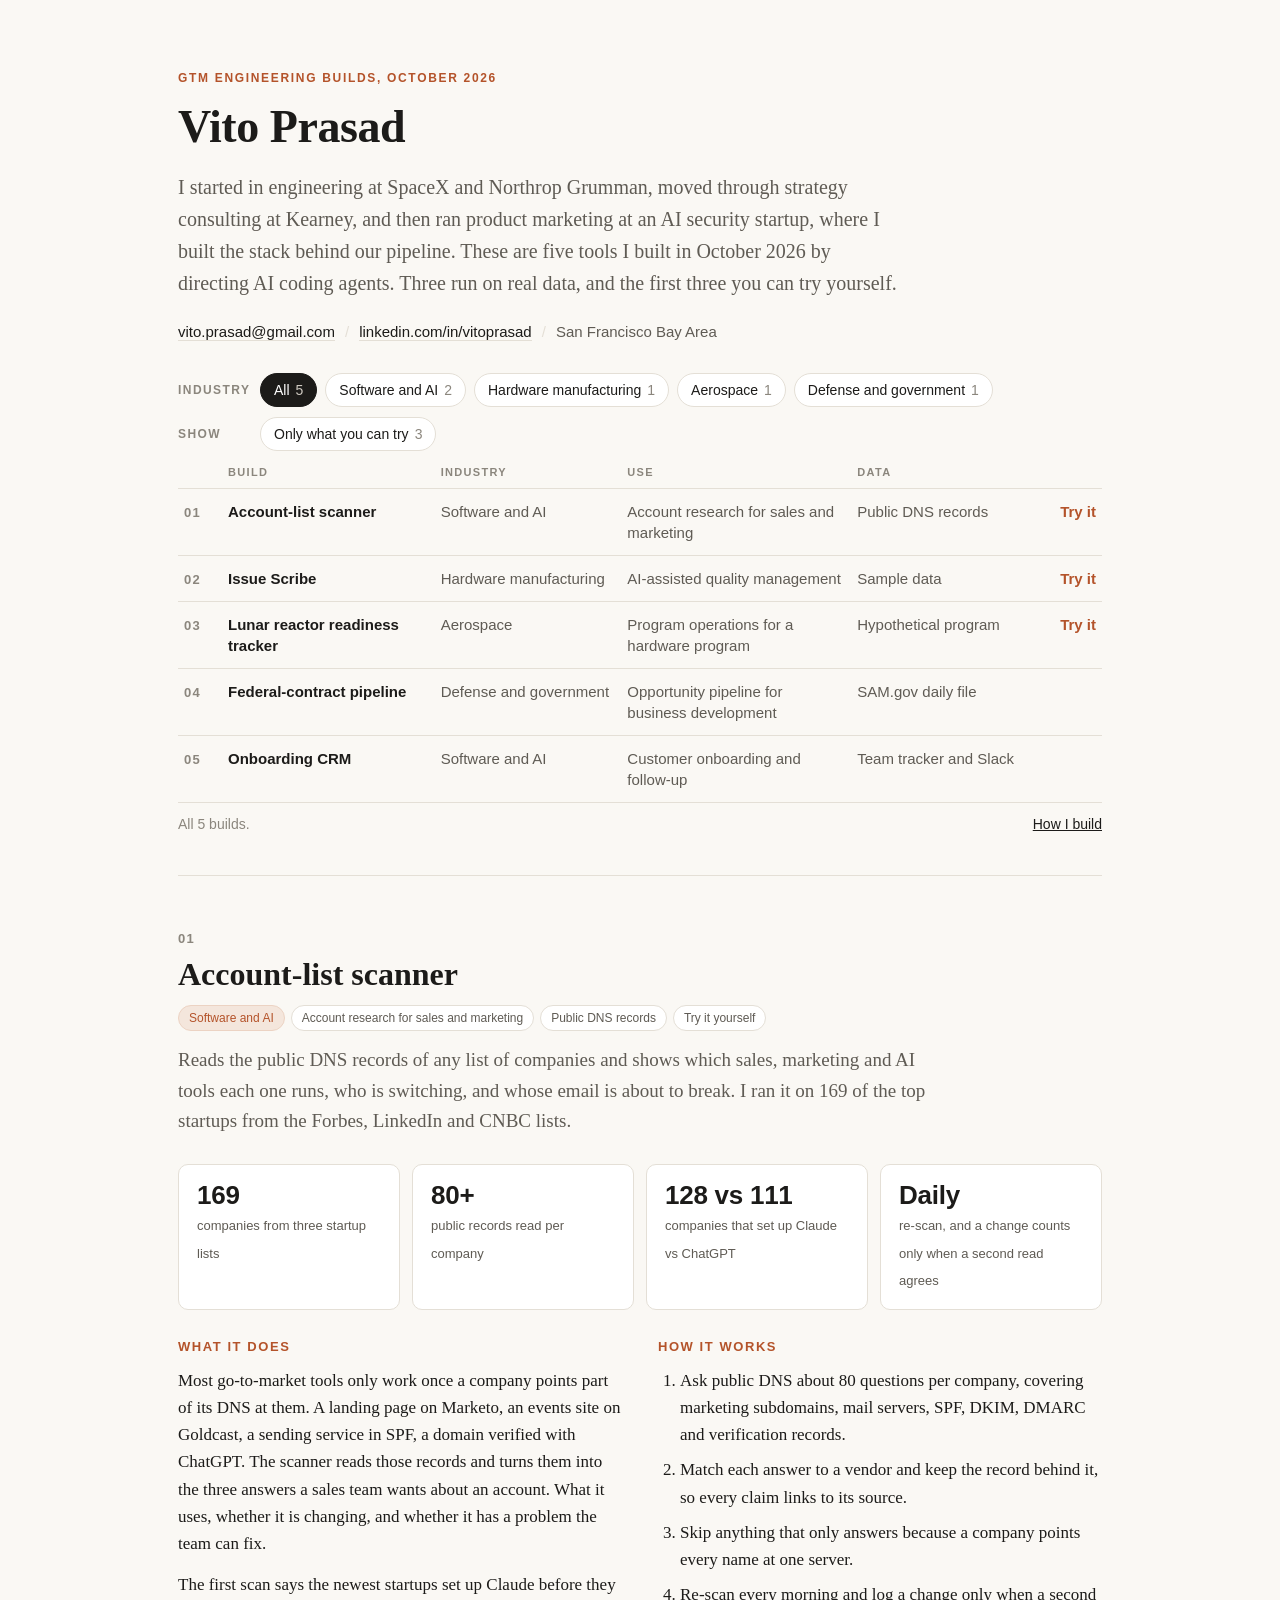
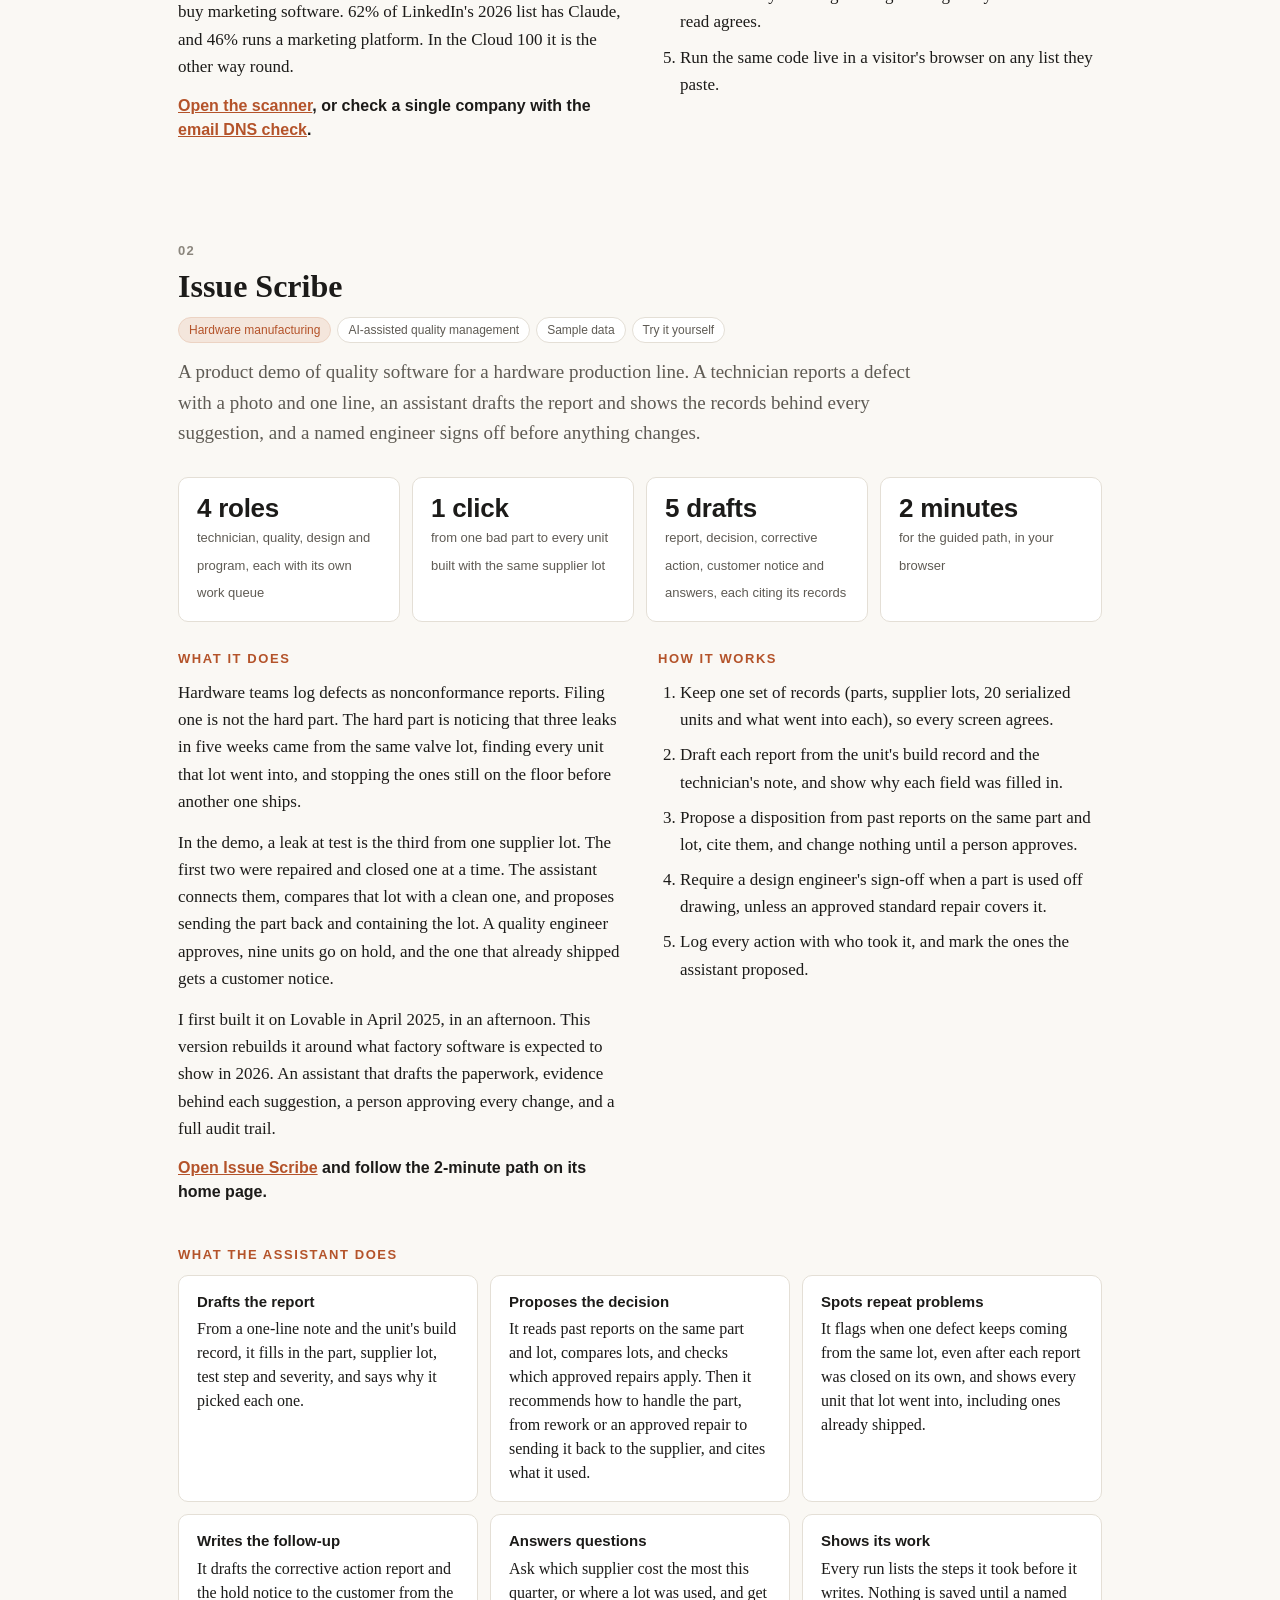
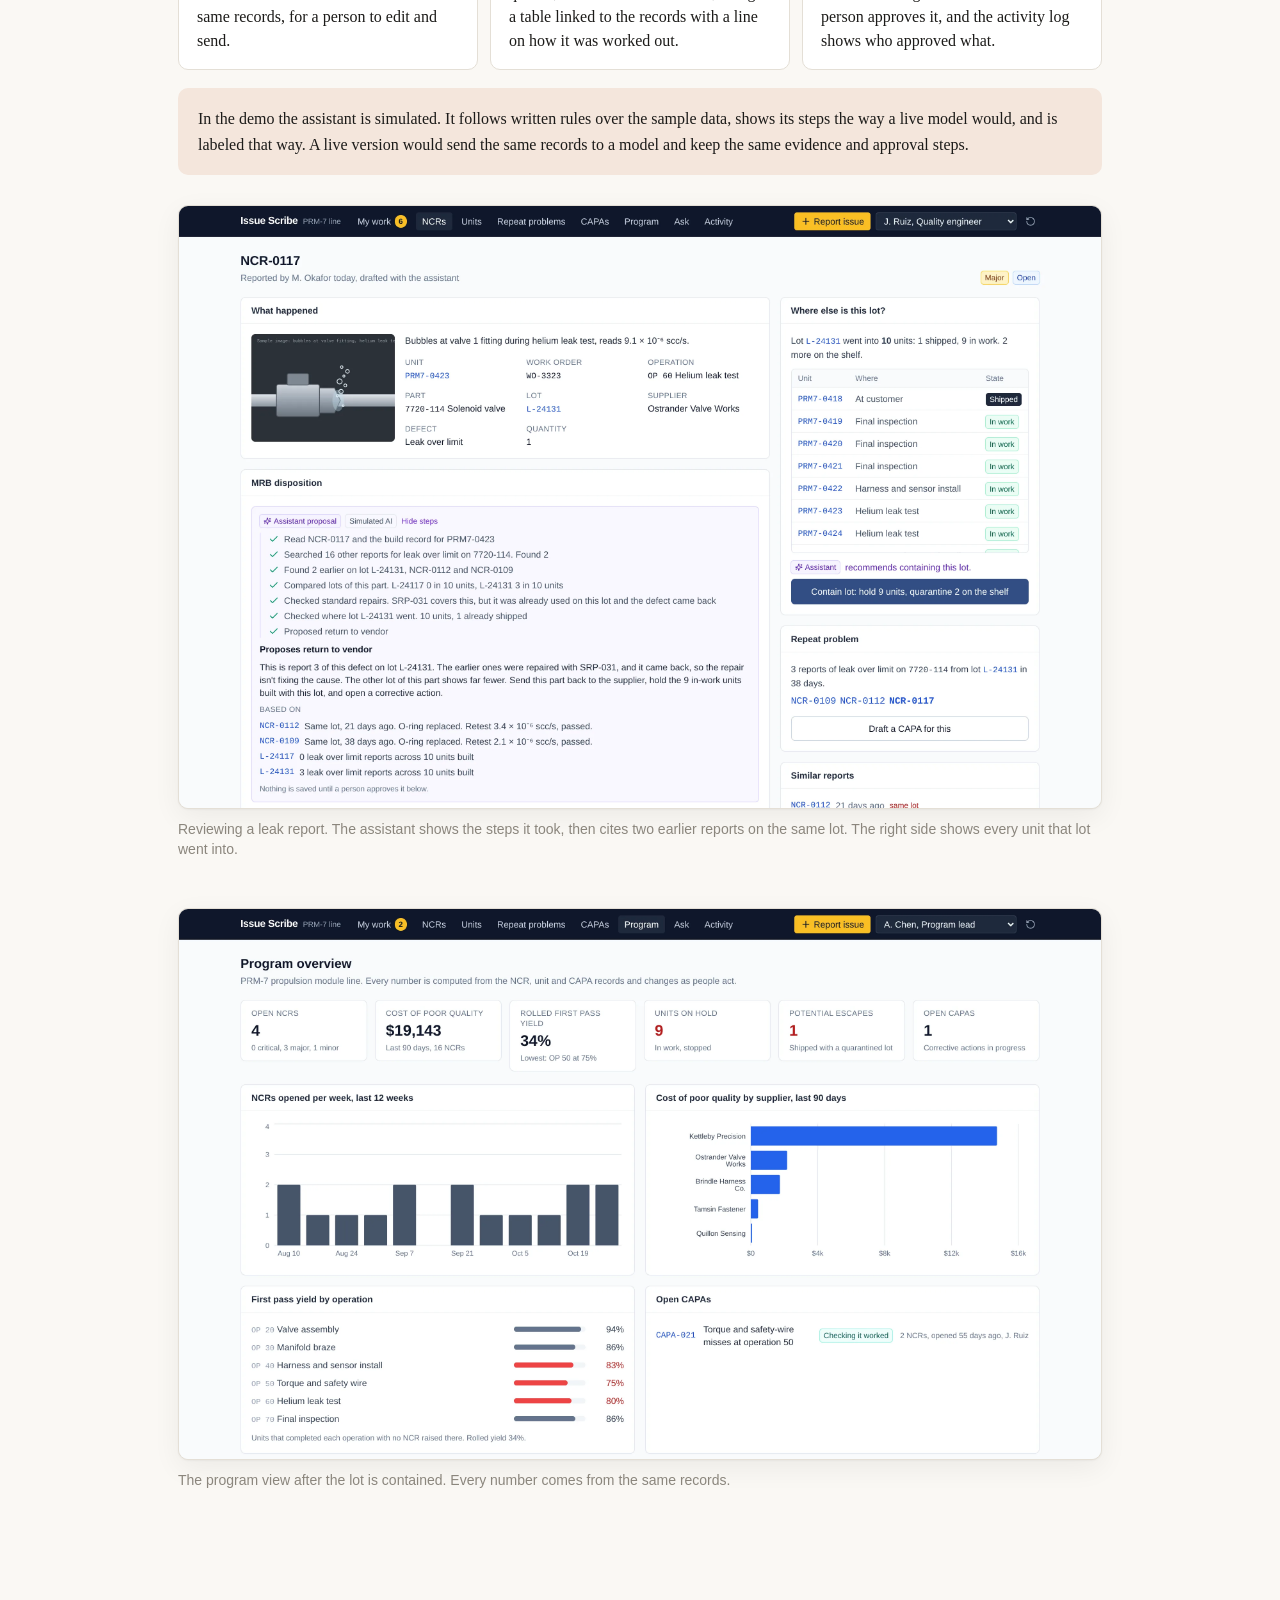
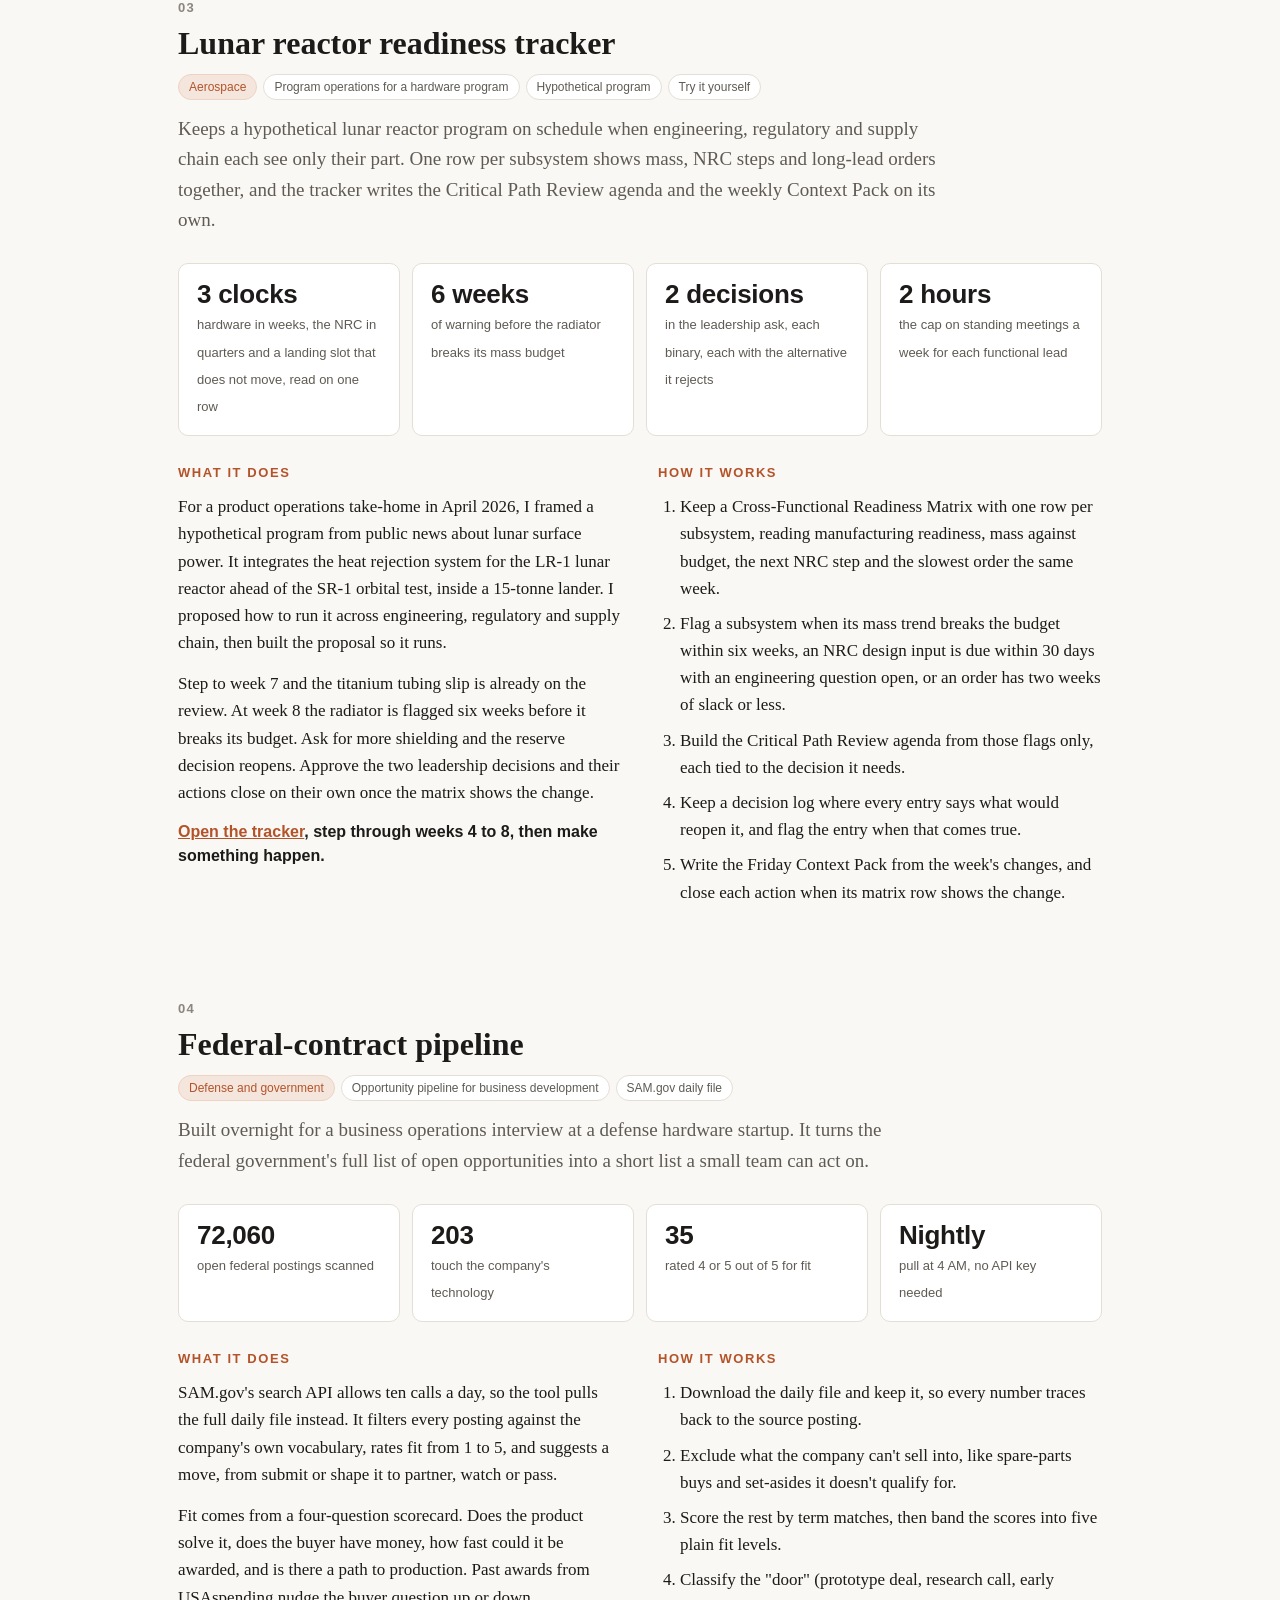
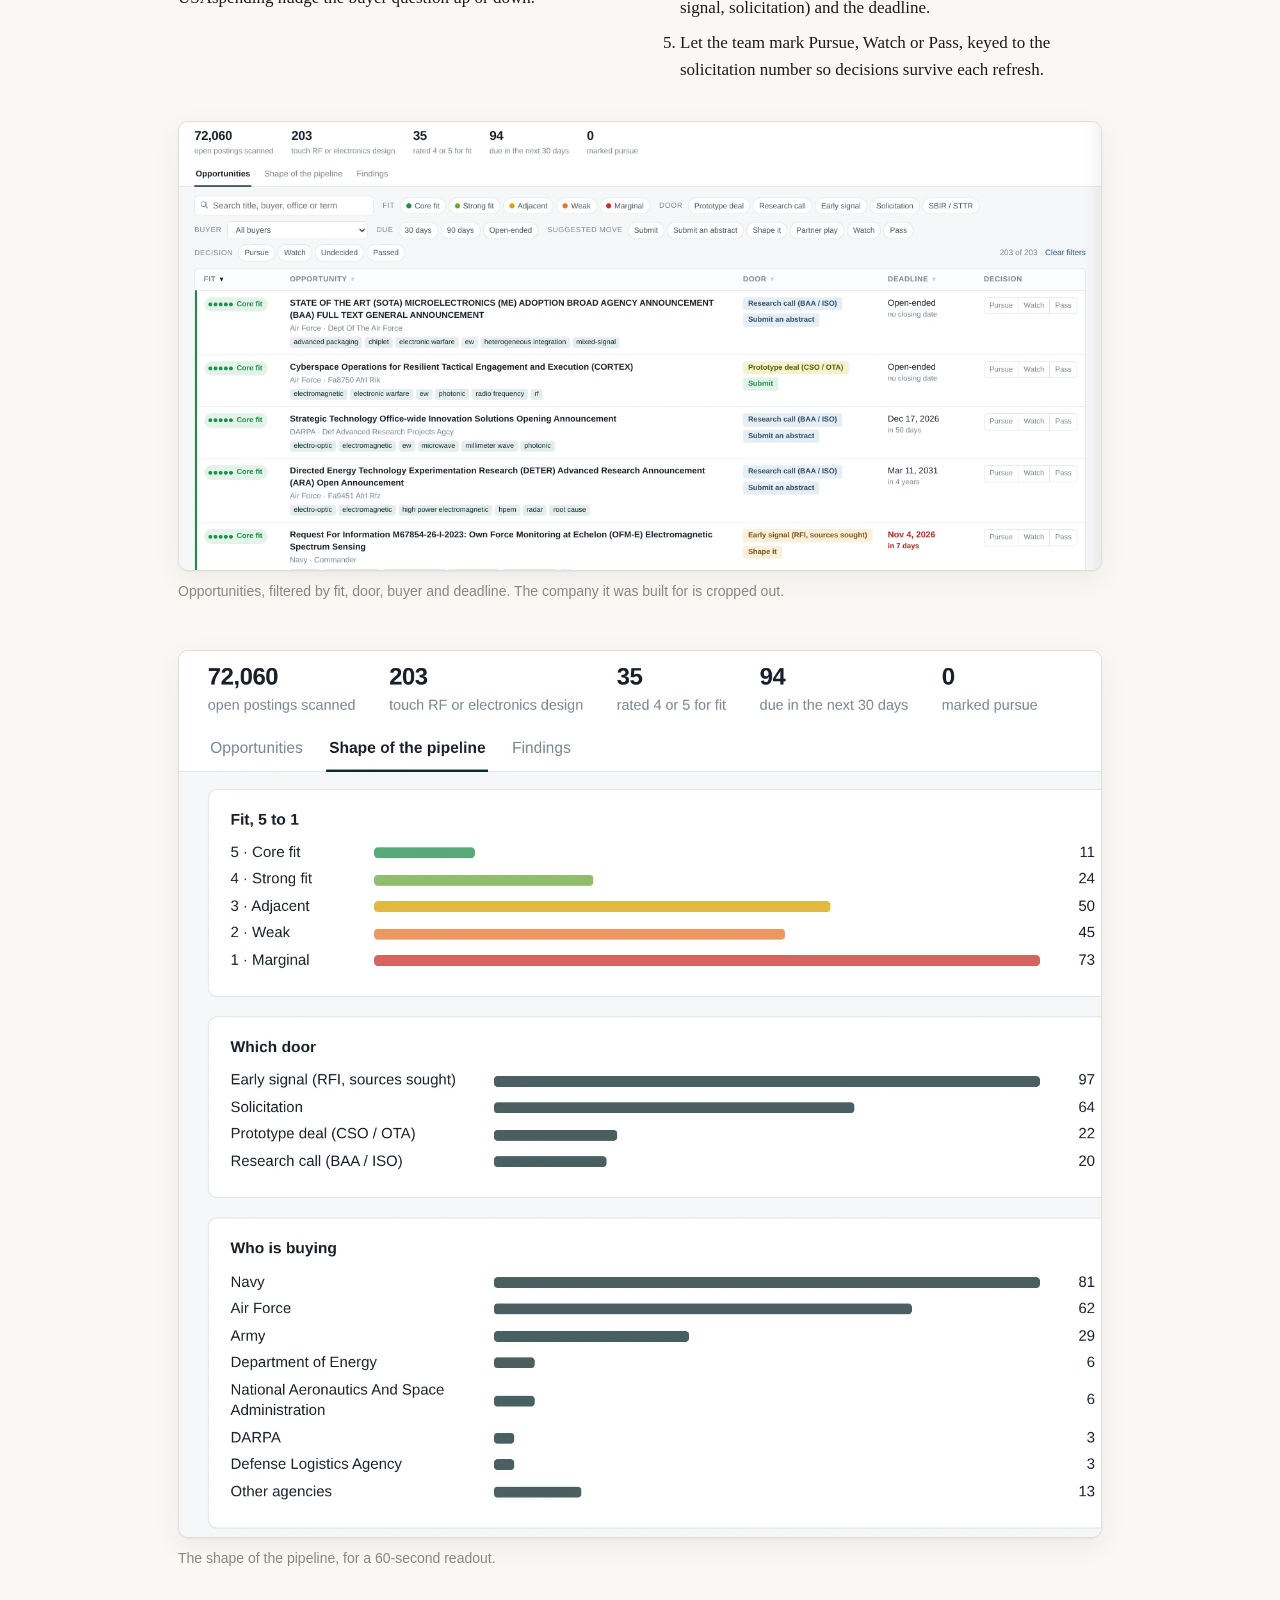
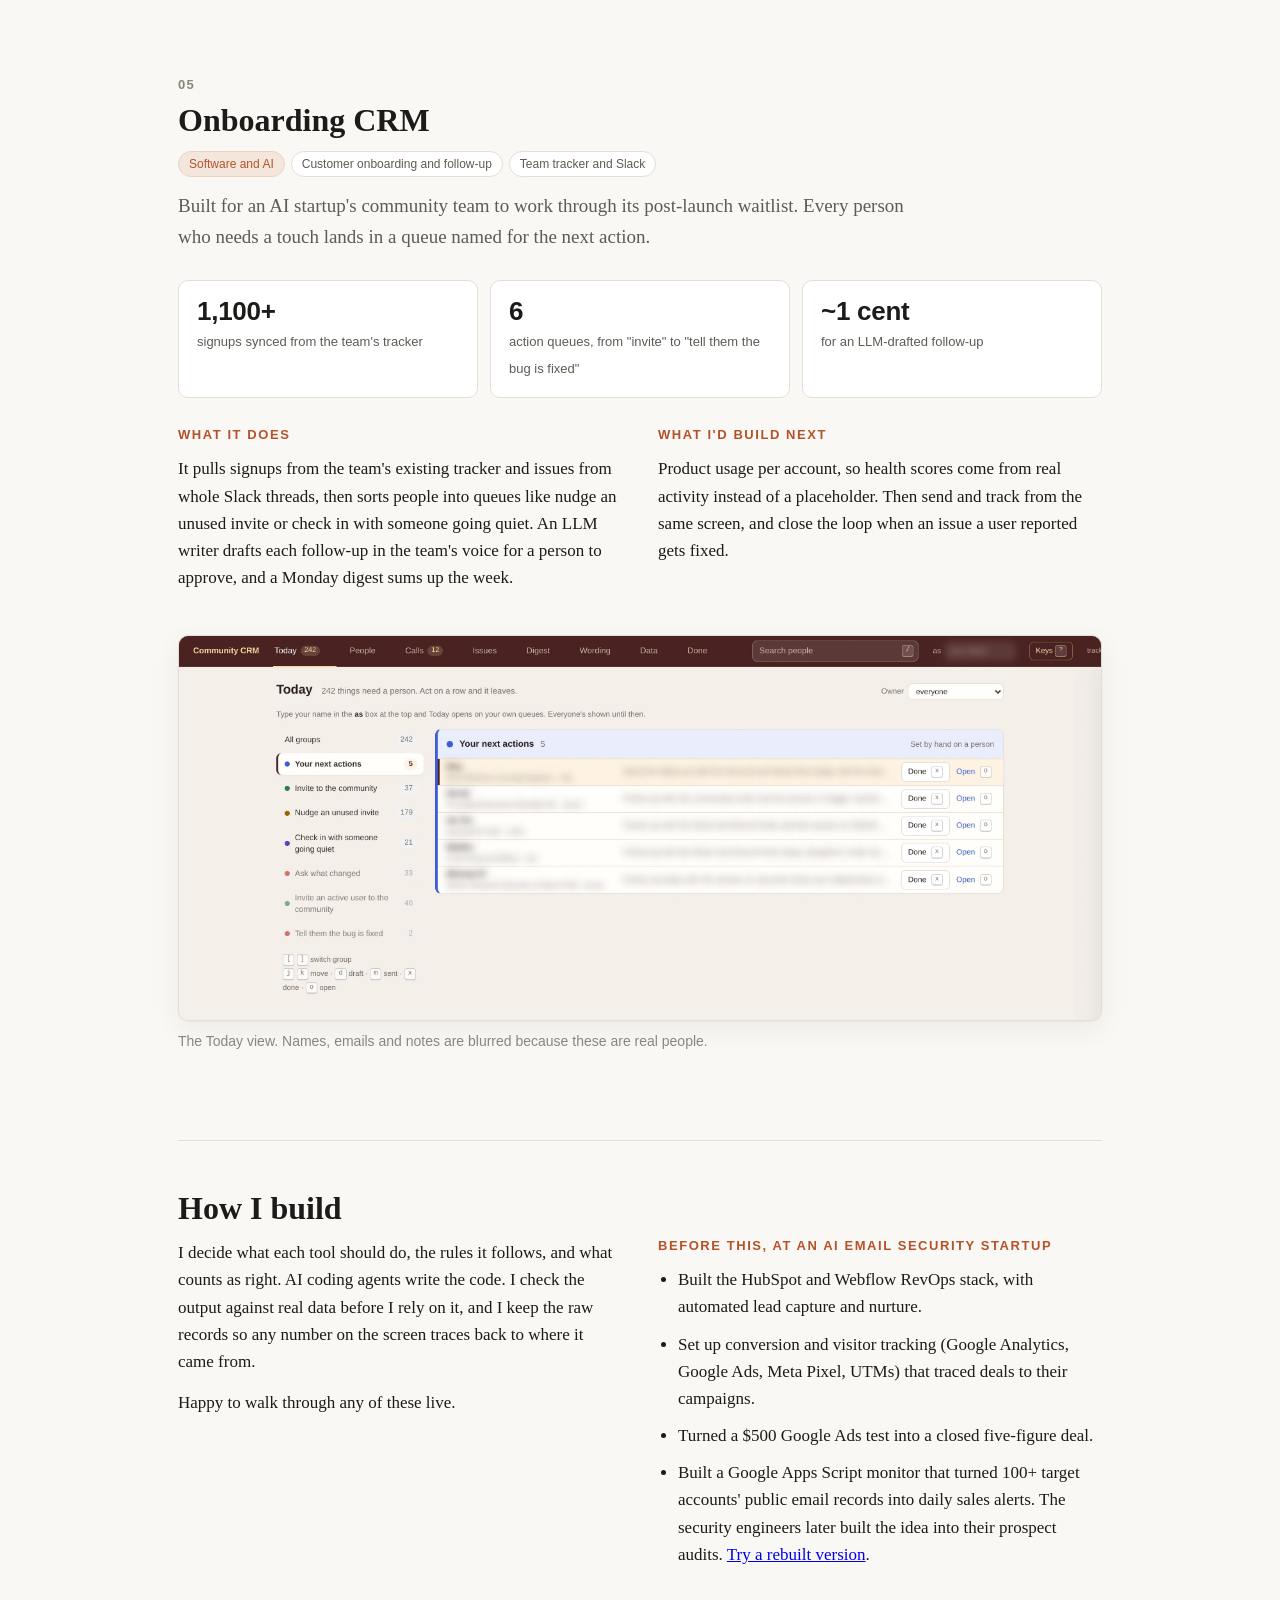
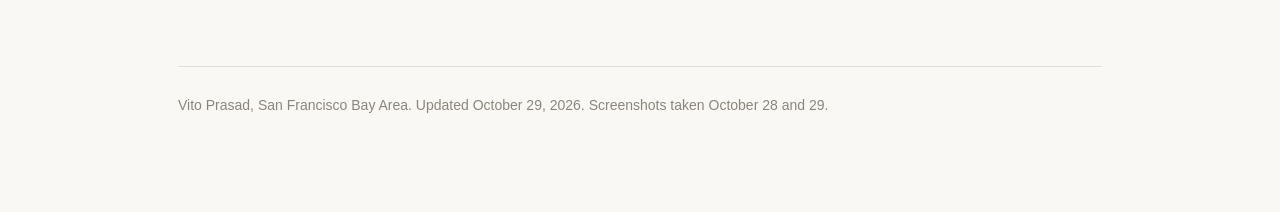
==== commit 61dd1baf: "Update site" ====
--- a/index.html
+++ b/index.html
@@ -251,7 +251,7 @@
   <div class="cols">
     <div>
       <h3>What it does</h3>
-      <p>For a product operations take-home in October 2026, I framed a hypothetical program from public news about lunar surface power. It integrates the heat rejection system for the LR-1 lunar reactor ahead of the SR-1 orbital test, inside a 15-tonne lander. I proposed how to run it across engineering, regulatory and supply chain, then built the proposal so it runs.</p>
+      <p>For a product operations take-home in April 2026, I framed a hypothetical program from public news about lunar surface power. It integrates the heat rejection system for the LR-1 lunar reactor ahead of the SR-1 orbital test, inside a 15-tonne lander. I proposed how to run it across engineering, regulatory and supply chain, then built the proposal so it runs.</p>
       <p>Step to week 7 and the titanium tubing slip is already on the review. At week 8 the radiator is flagged six weeks before it breaks its budget. Ask for more shielding and the reserve decision reopens. Approve the two leadership decisions and their actions close on their own once the matrix shows the change.</p>
       <p class="open"><a href="lunar-reactor-tracker/">Open the tracker</a>, step through weeks 4 to 8, then make something happen.</p>
     </div>
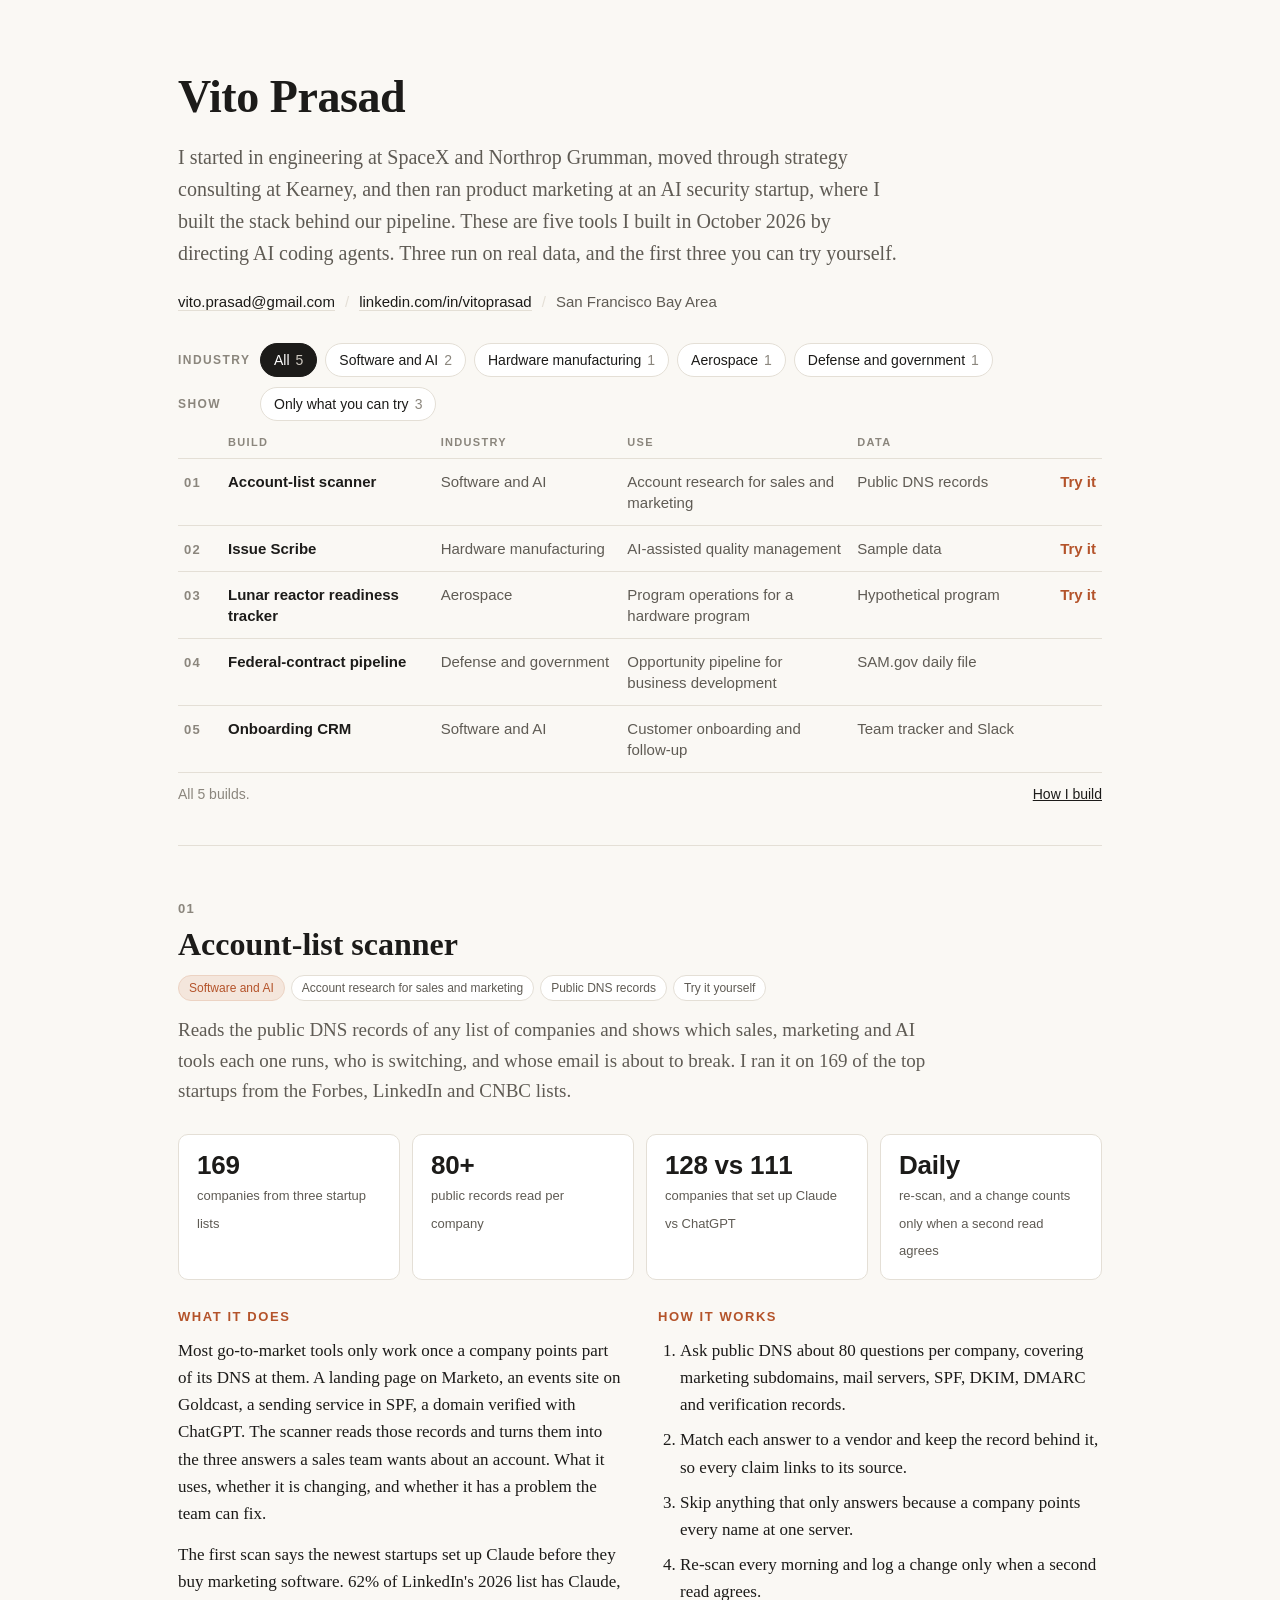
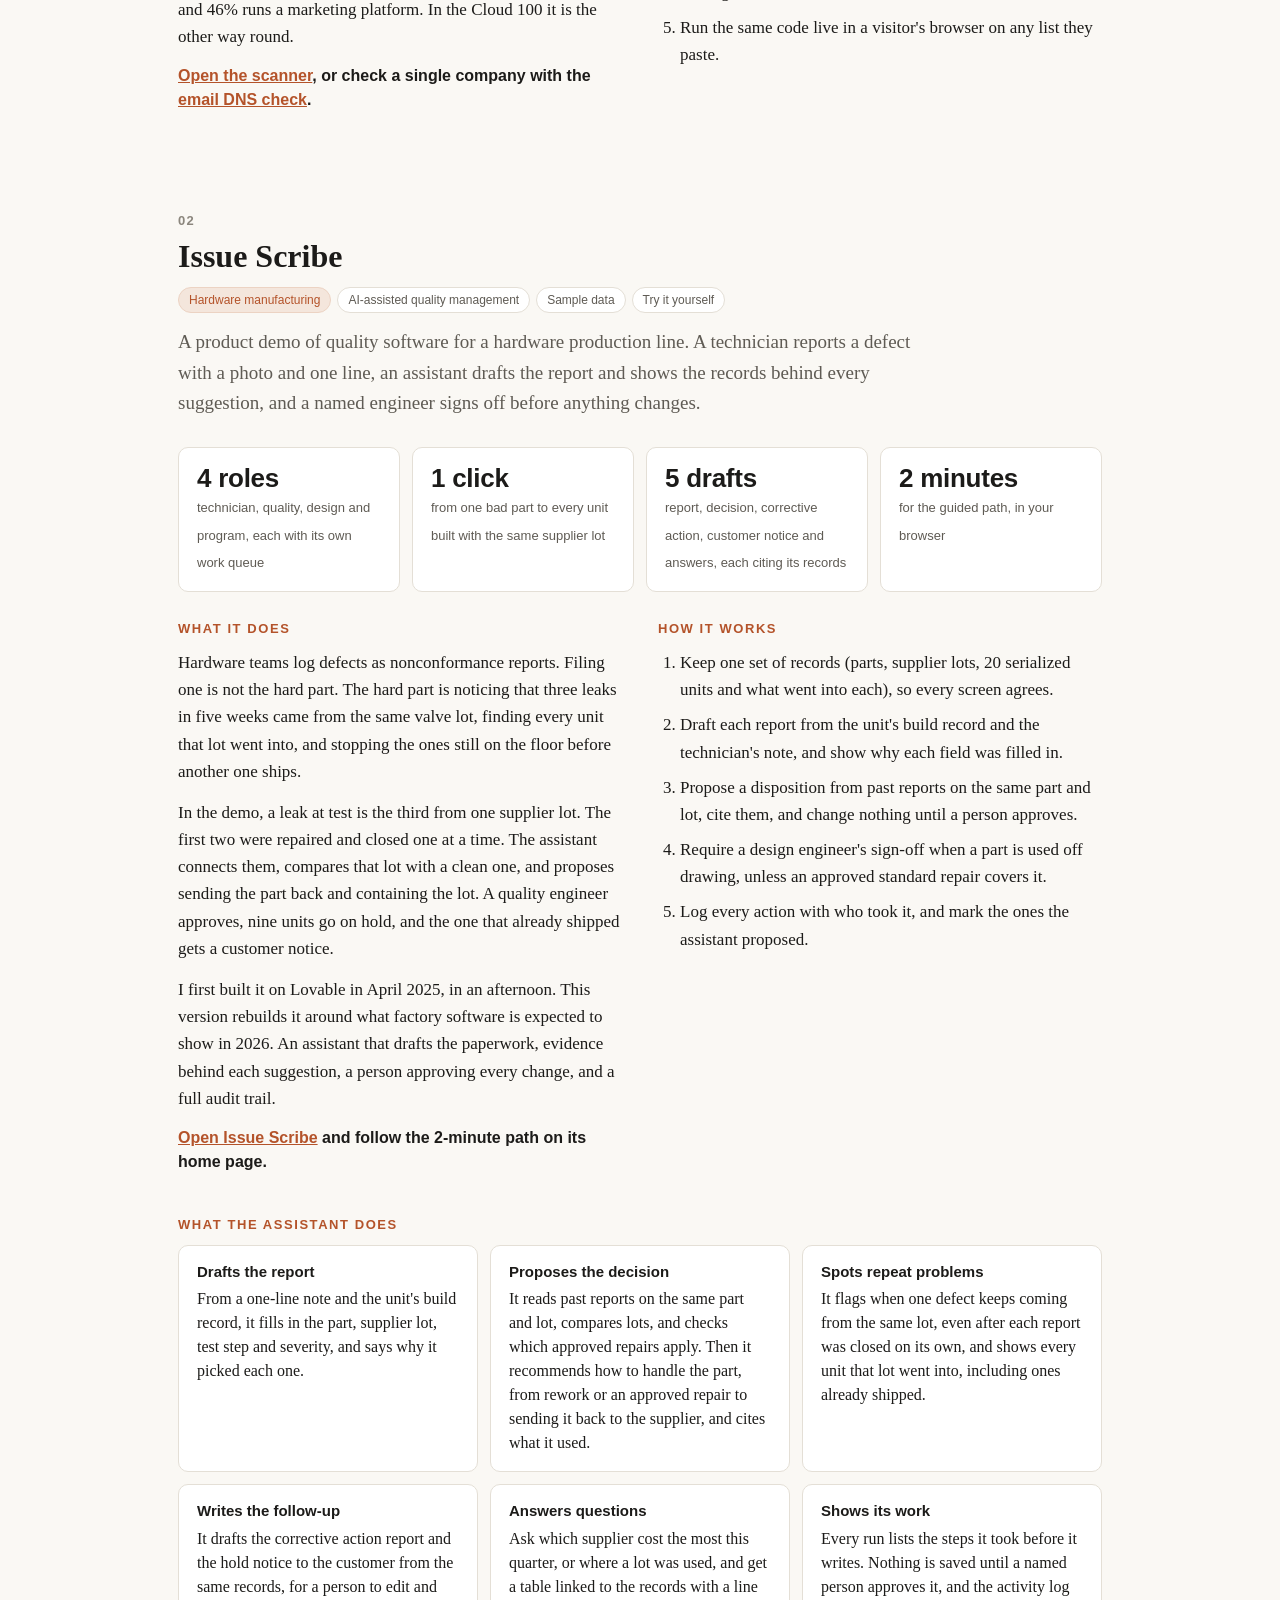
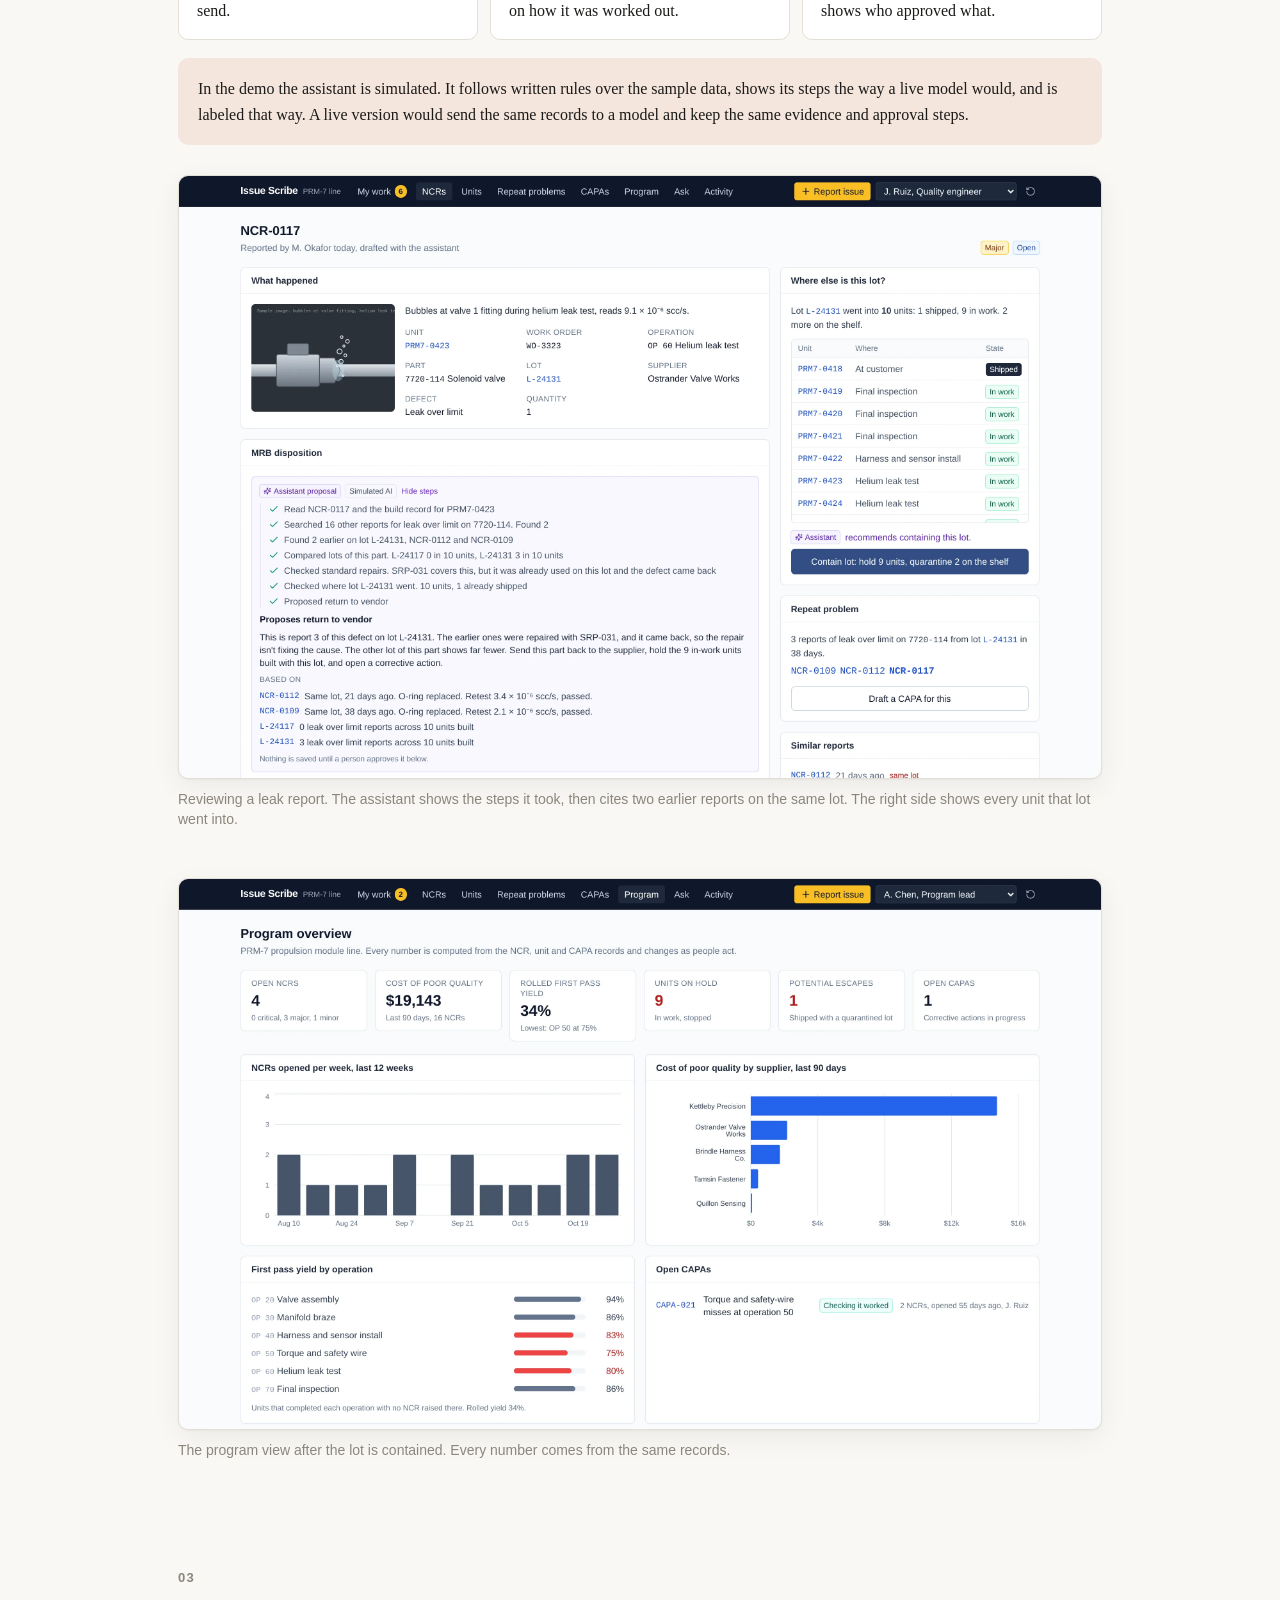
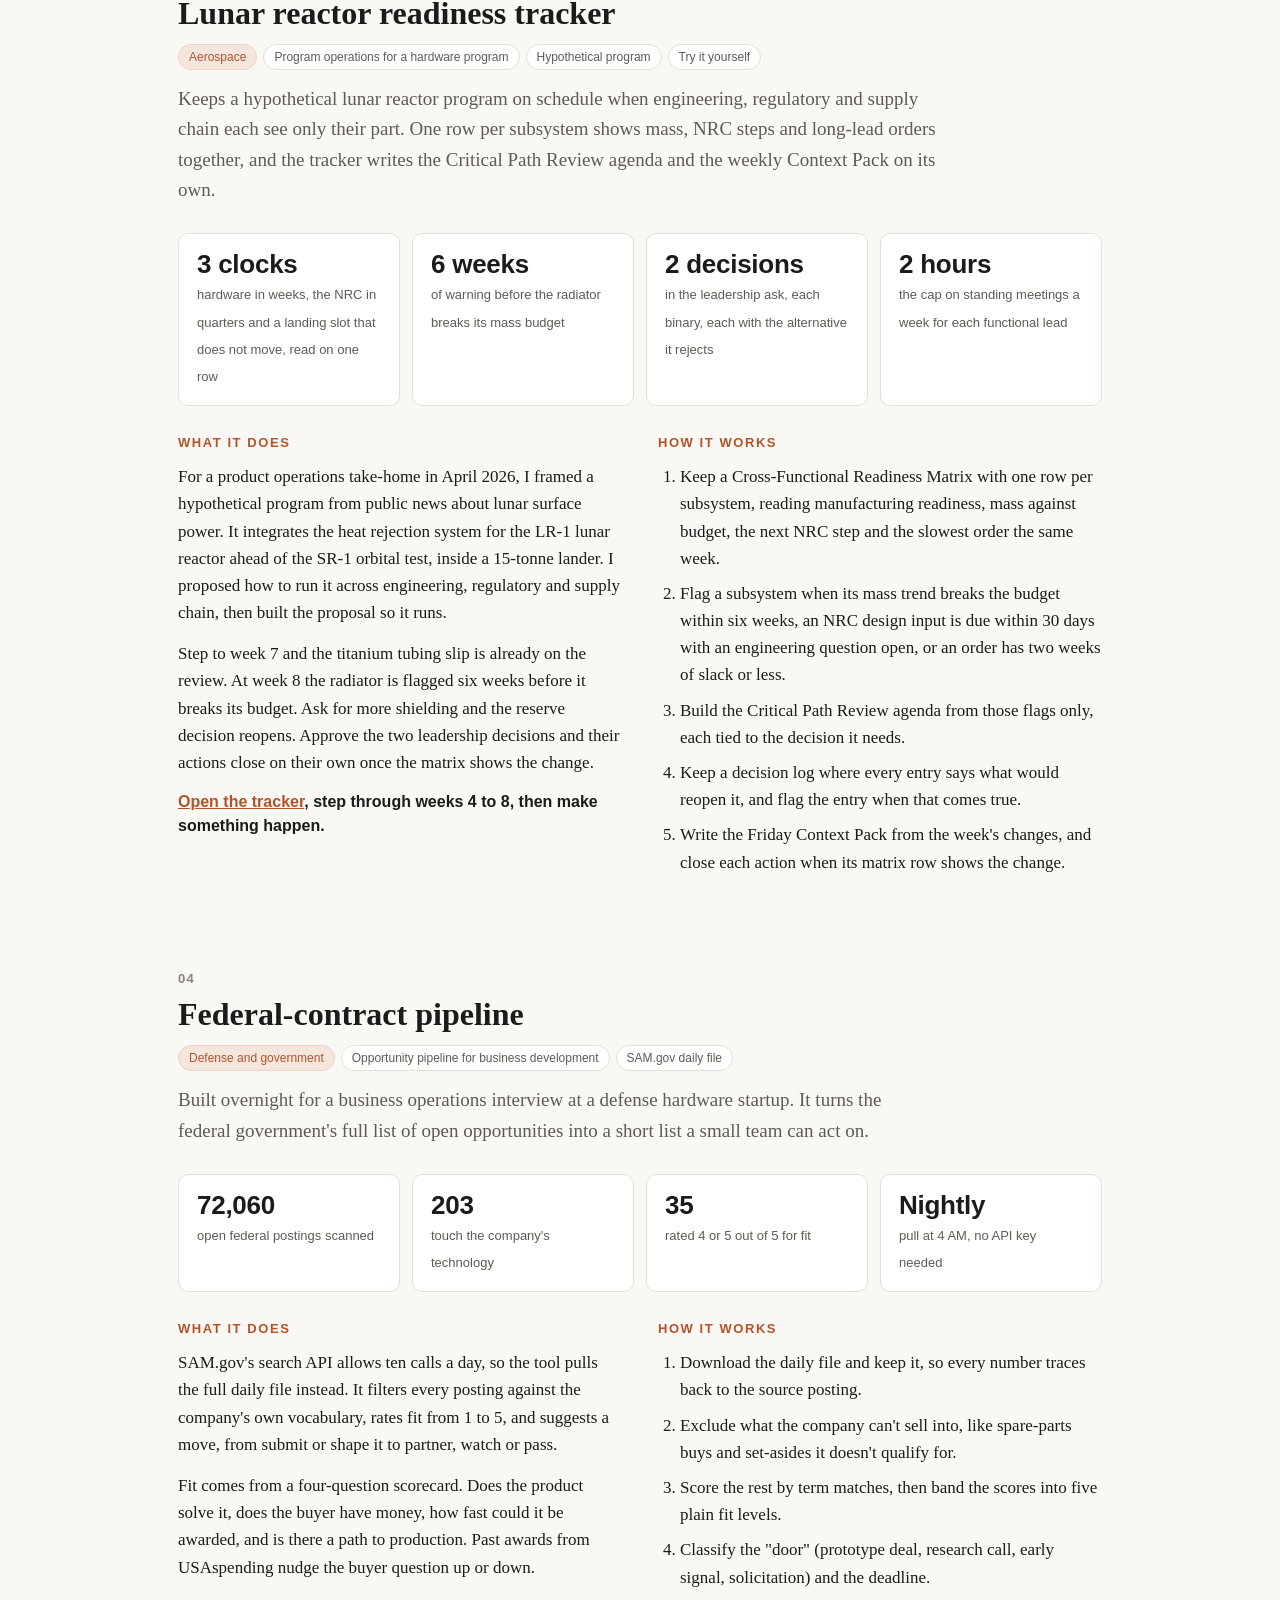
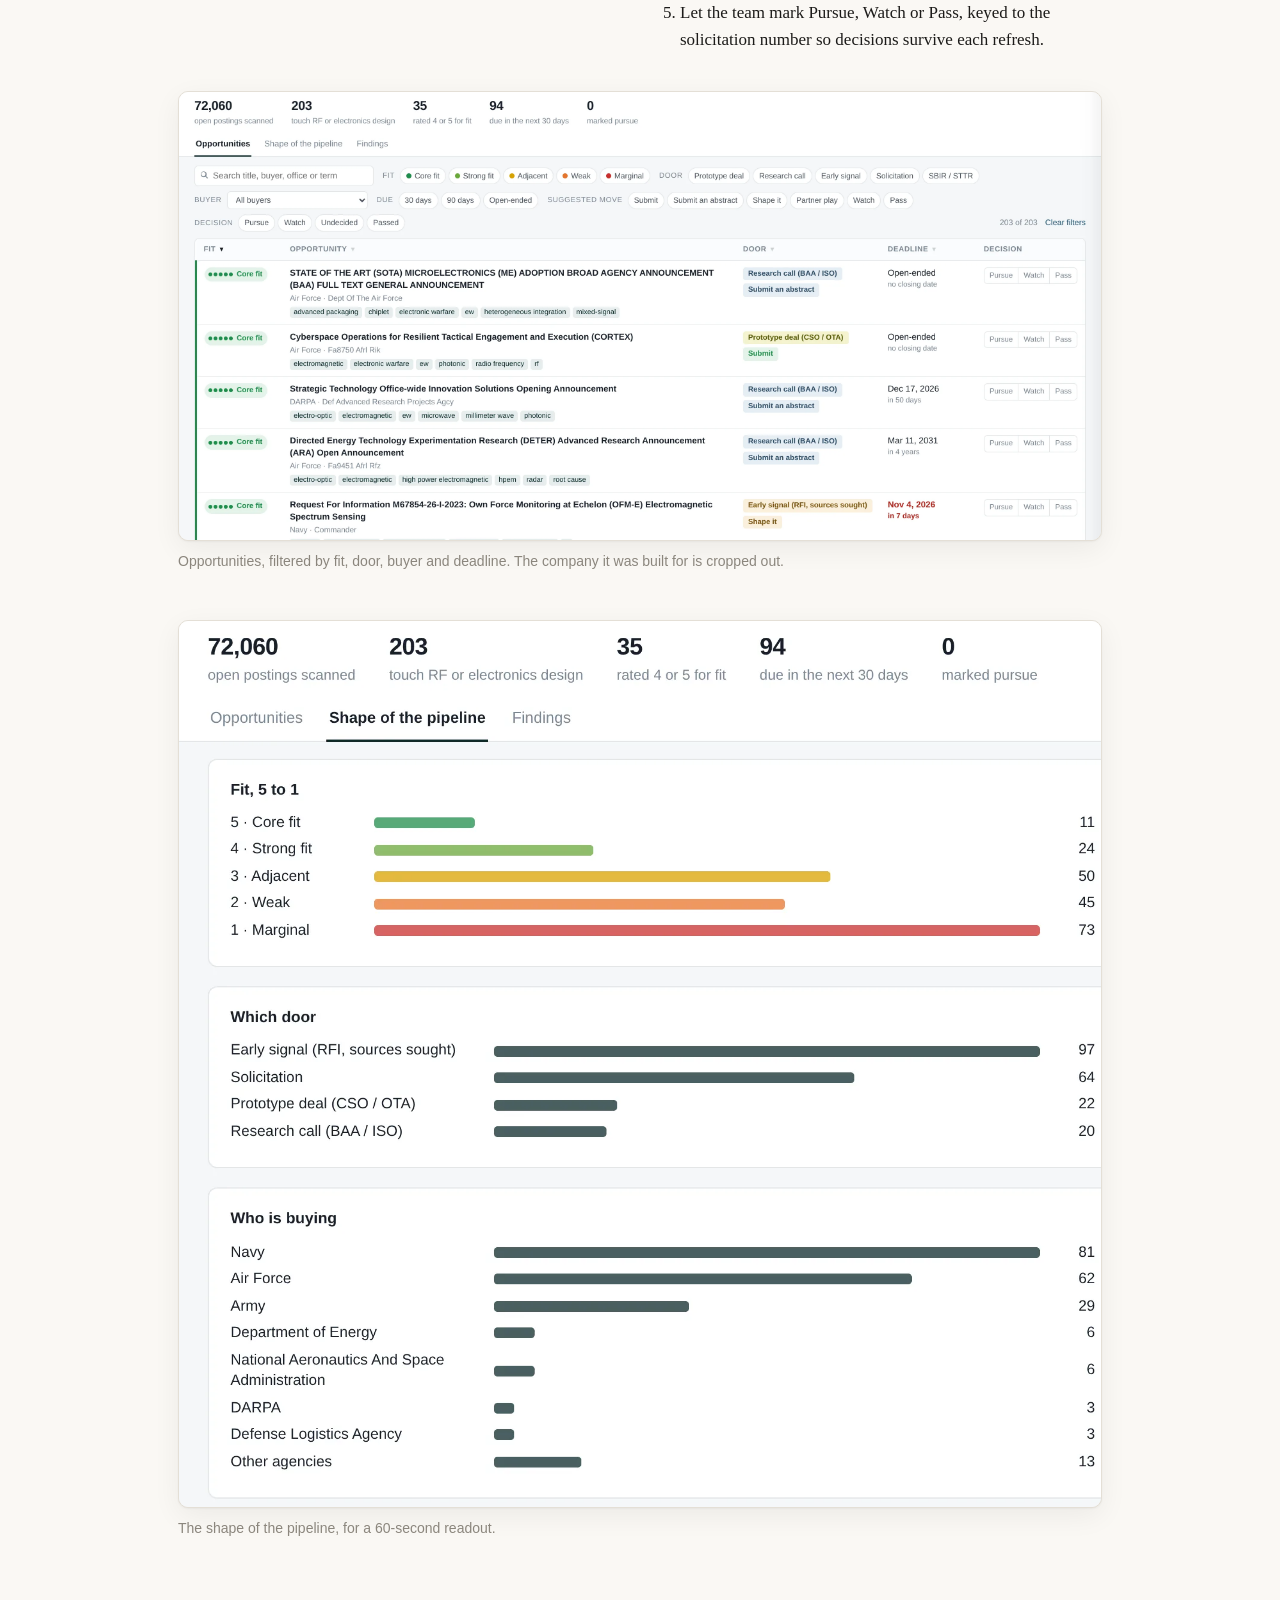
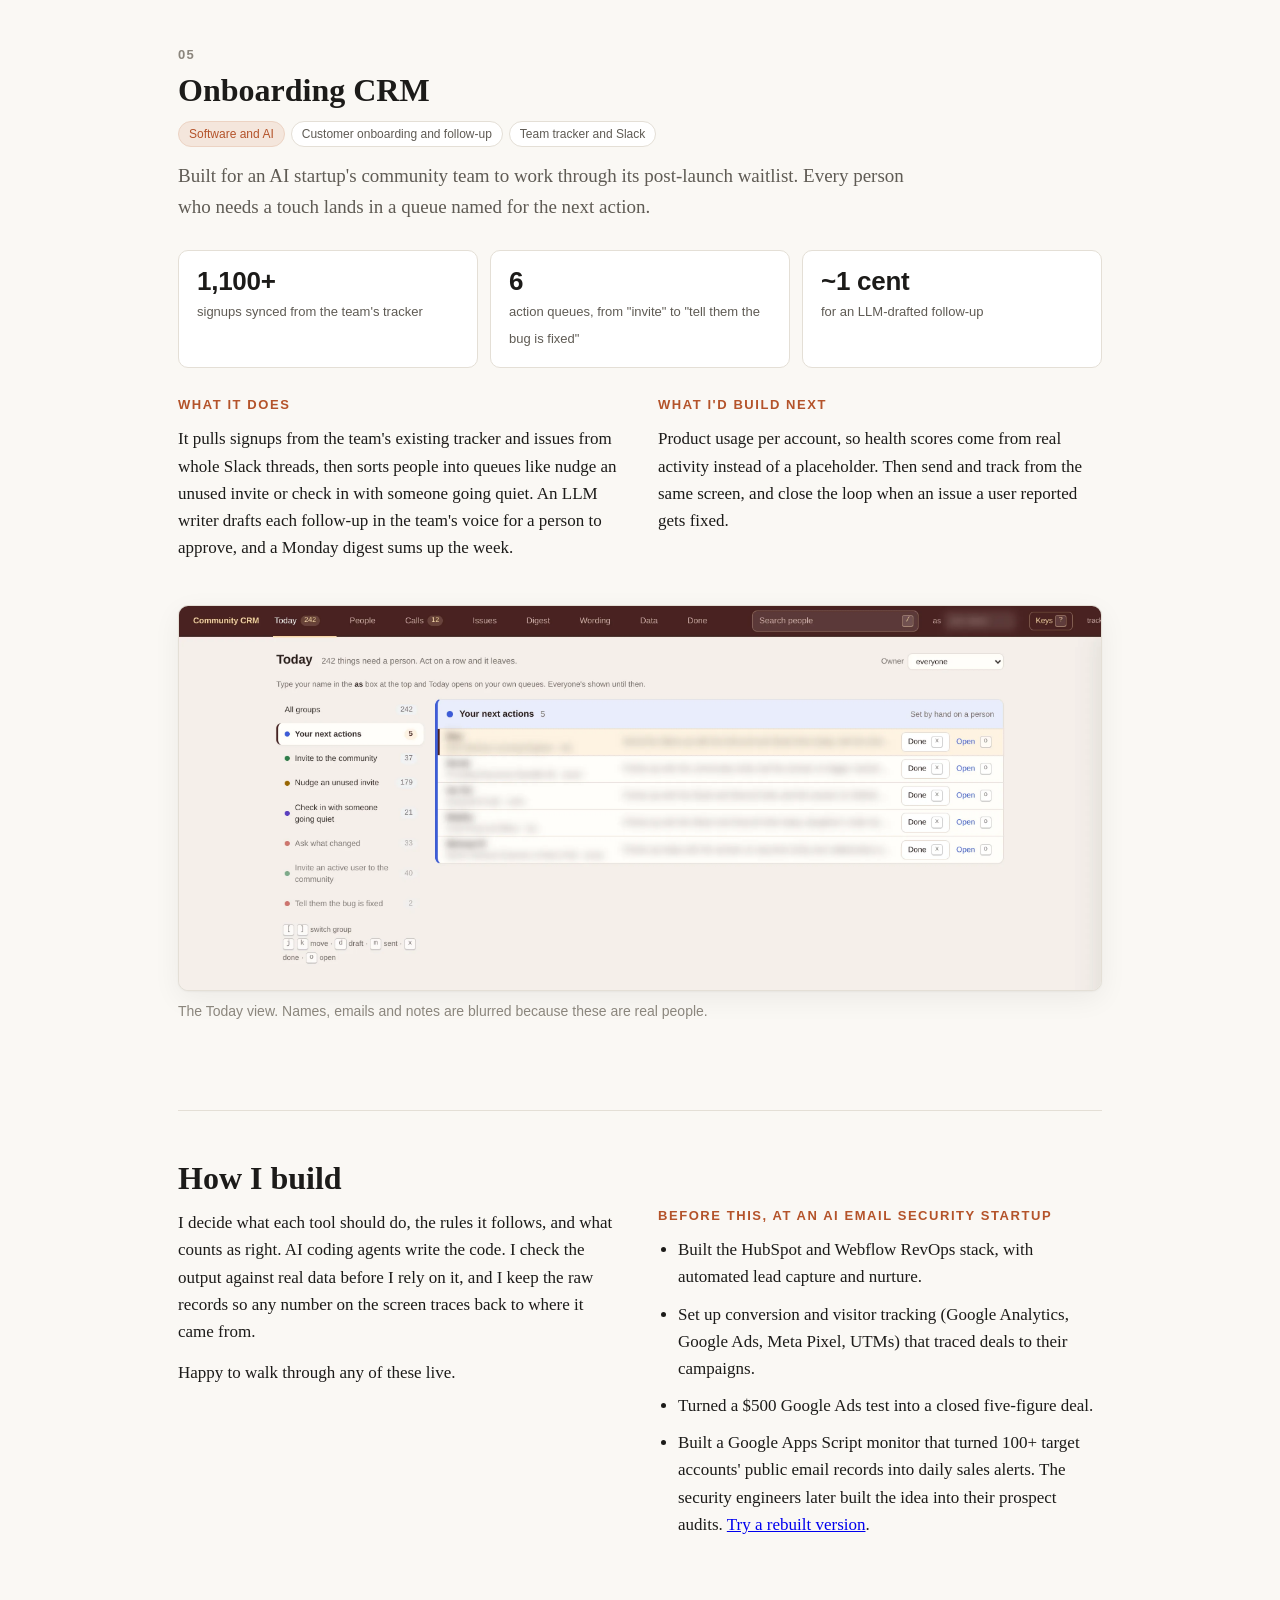
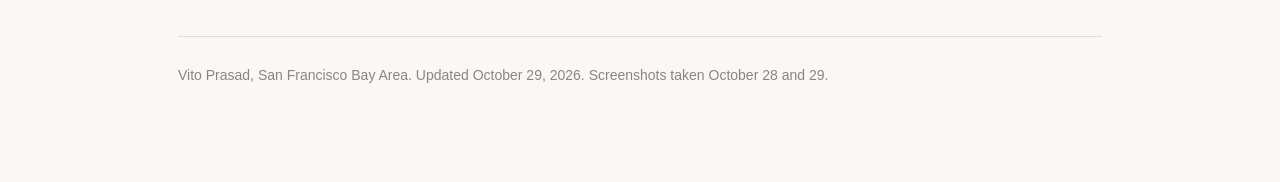
==== commit cd42c536: "Update site" ====
--- a/index.html
+++ b/index.html
@@ -3,8 +3,8 @@
 <head>
 <meta charset="utf-8">
 <meta name="viewport" content="width=device-width, initial-scale=1">
-<title>Vito Prasad, GTM builds</title>
-<meta name="description" content="Go-to-market tools Vito Prasad built in October 2026 by directing AI coding agents.">
+<title>Vito Prasad, builds</title>
+<meta name="description" content="Working tools Vito Prasad built in October 2026 by directing AI coding agents, across sales, marketing, product operations and hardware quality.">
 <style>
   :root {
     --ink: #1c1b19; --muted: #5f5b54; --faint: #8b867d; --line: #e4dfd6;
@@ -121,7 +121,6 @@
 <main>
 
 <header>
-  <p class="kicker">GTM engineering builds, October 2026</p>
   <h1>Vito Prasad</h1>
   <p class="lede">I started in engineering at SpaceX and Northrop Grumman, moved through strategy consulting at Kearney, and then ran product marketing at an AI security startup, where I built the stack behind our pipeline. These are five tools I built in October 2026 by directing AI coding agents. Three run on real data, and the first three you can try yourself.</p>
   <p class="contact">
@@ -227,11 +226,11 @@
   </div>
   <div class="pair">
     <figure>
-      <a href="img/issue-scribe-review.webp" title="Open full size"><img src="img/issue-scribe-review.webp" alt="Report review screen with the assistant's proposal, the records behind it, and every unit built with the same valve lot" loading="lazy"></a>
+      <a href="img/issue-scribe-review.webp" title="Open full size"><img width="2880" height="1880" src="img/issue-scribe-review.webp" alt="Report review screen with the assistant's proposal, the records behind it, and every unit built with the same valve lot" loading="lazy"></a>
       <figcaption>Reviewing a leak report. The assistant shows the steps it took, then cites two earlier reports on the same lot. The right side shows every unit that lot went into.</figcaption>
     </figure>
     <figure>
-      <a href="img/issue-scribe-program.webp" title="Open full size"><img src="img/issue-scribe-program.webp" alt="Program view with open reports, cost of poor quality, first pass yield, units on hold and potential escapes" loading="lazy"></a>
+      <a href="img/issue-scribe-program.webp" title="Open full size"><img width="2880" height="1720" src="img/issue-scribe-program.webp" alt="Program view with open reports, cost of poor quality, first pass yield, units on hold and potential escapes" loading="lazy"></a>
       <figcaption>The program view after the lot is contained. Every number comes from the same records.</figcaption>
     </figure>
   </div>
@@ -298,11 +297,11 @@
   </div>
   <div class="pair">
     <figure>
-      <a href="img/federal-pipeline.webp" title="Open full size"><img src="img/federal-pipeline.webp" alt="Opportunities table with fit ratings, suggested moves and deadlines" loading="lazy"></a>
+      <a href="img/federal-pipeline.webp" title="Open full size"><img width="2880" height="1400" src="img/federal-pipeline.webp" alt="Opportunities table with fit ratings, suggested moves and deadlines" loading="lazy"></a>
       <figcaption>Opportunities, filtered by fit, door, buyer and deadline. The company it was built for is cropped out.</figcaption>
     </figure>
     <figure>
-      <a href="img/federal-shape.webp" title="Open full size"><img src="img/federal-shape.webp" alt="Charts of fit levels, door types and buying agencies" loading="lazy"></a>
+      <a href="img/federal-shape.webp" title="Open full size"><img width="1540" height="1480" src="img/federal-shape.webp" alt="Charts of fit levels, door types and buying agencies" loading="lazy"></a>
       <figcaption>The shape of the pipeline, for a 60-second readout.</figcaption>
     </figure>
   </div>
@@ -329,7 +328,7 @@
     </div>
   </div>
   <figure>
-    <a href="img/onboarding-crm.webp" title="Open full size"><img src="img/onboarding-crm.webp" alt="Today view with six action queues and a list of next actions" loading="lazy"></a>
+    <a href="img/onboarding-crm.webp" title="Open full size"><img width="2880" height="1200" src="img/onboarding-crm.webp" alt="Today view with six action queues and a list of next actions" loading="lazy"></a>
     <figcaption>The Today view. Names, emails and notes are blurred because these are real people.</figcaption>
   </figure>
 </section>
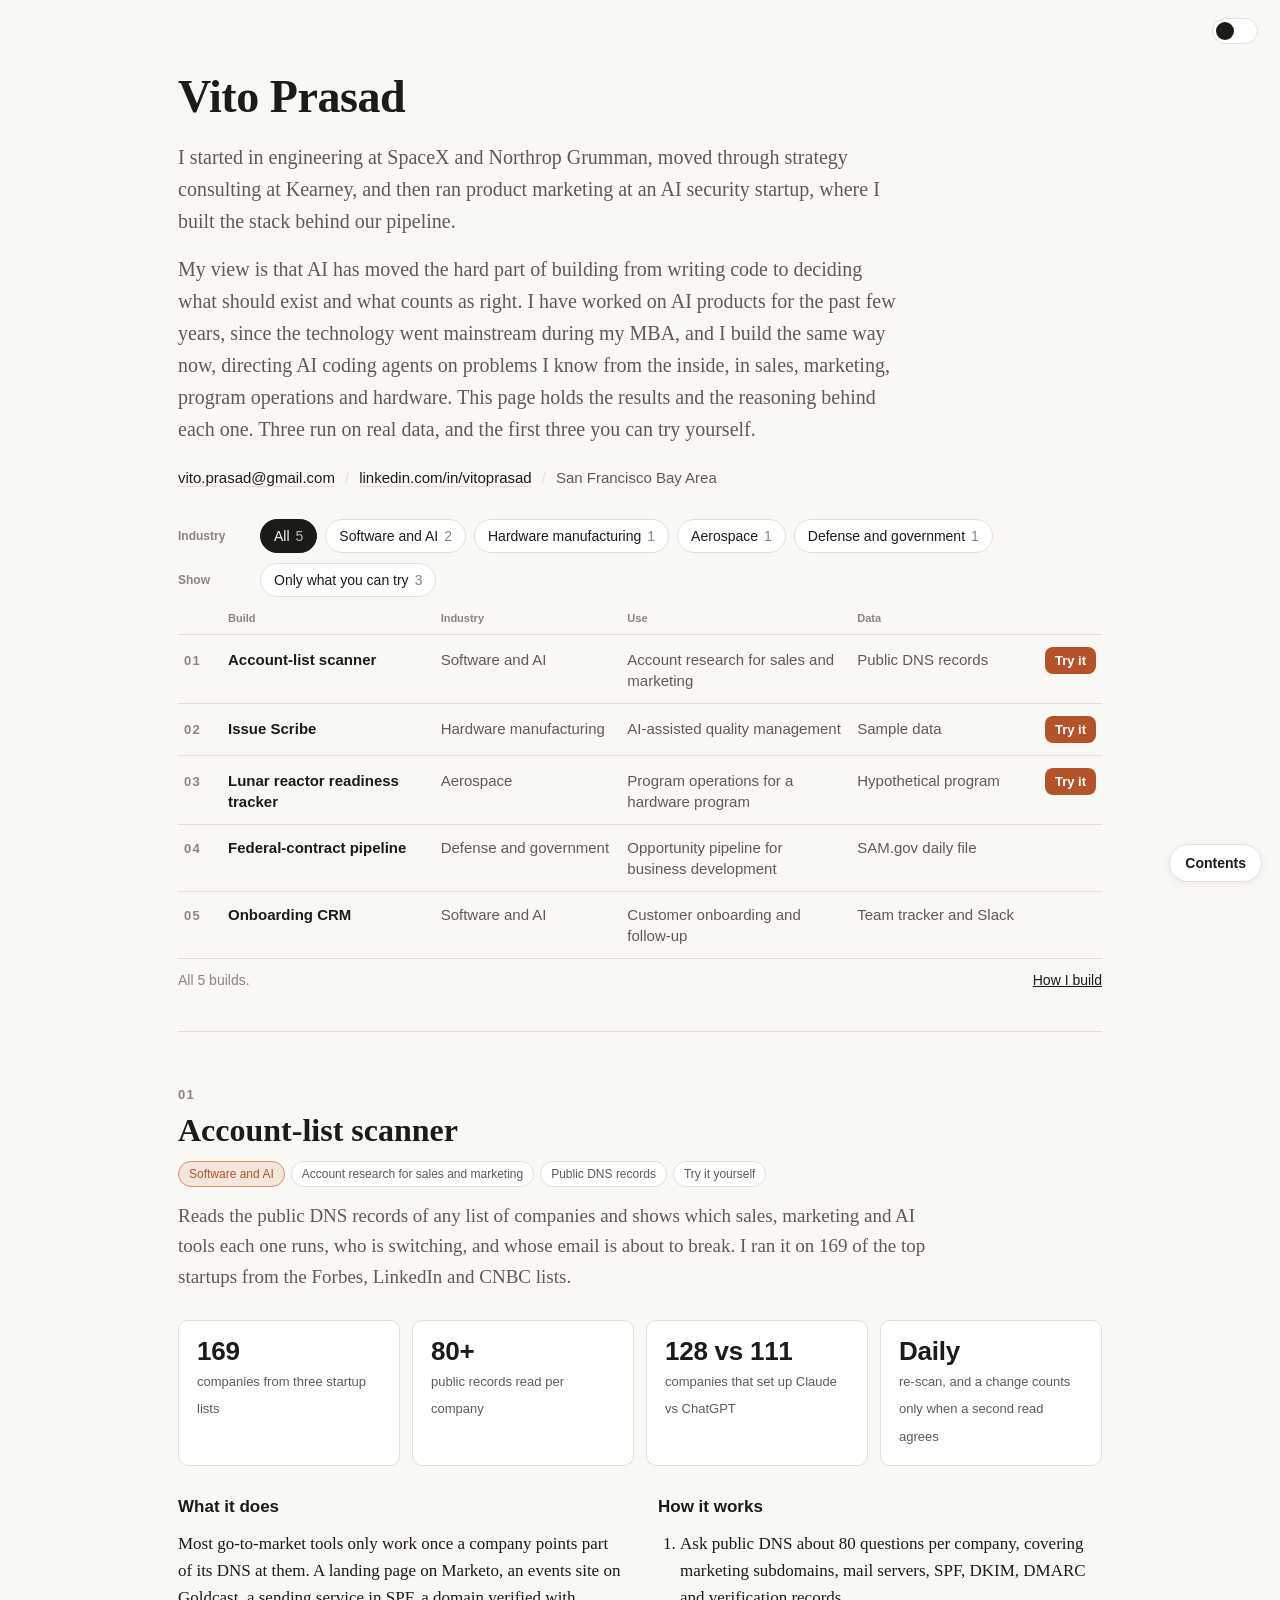
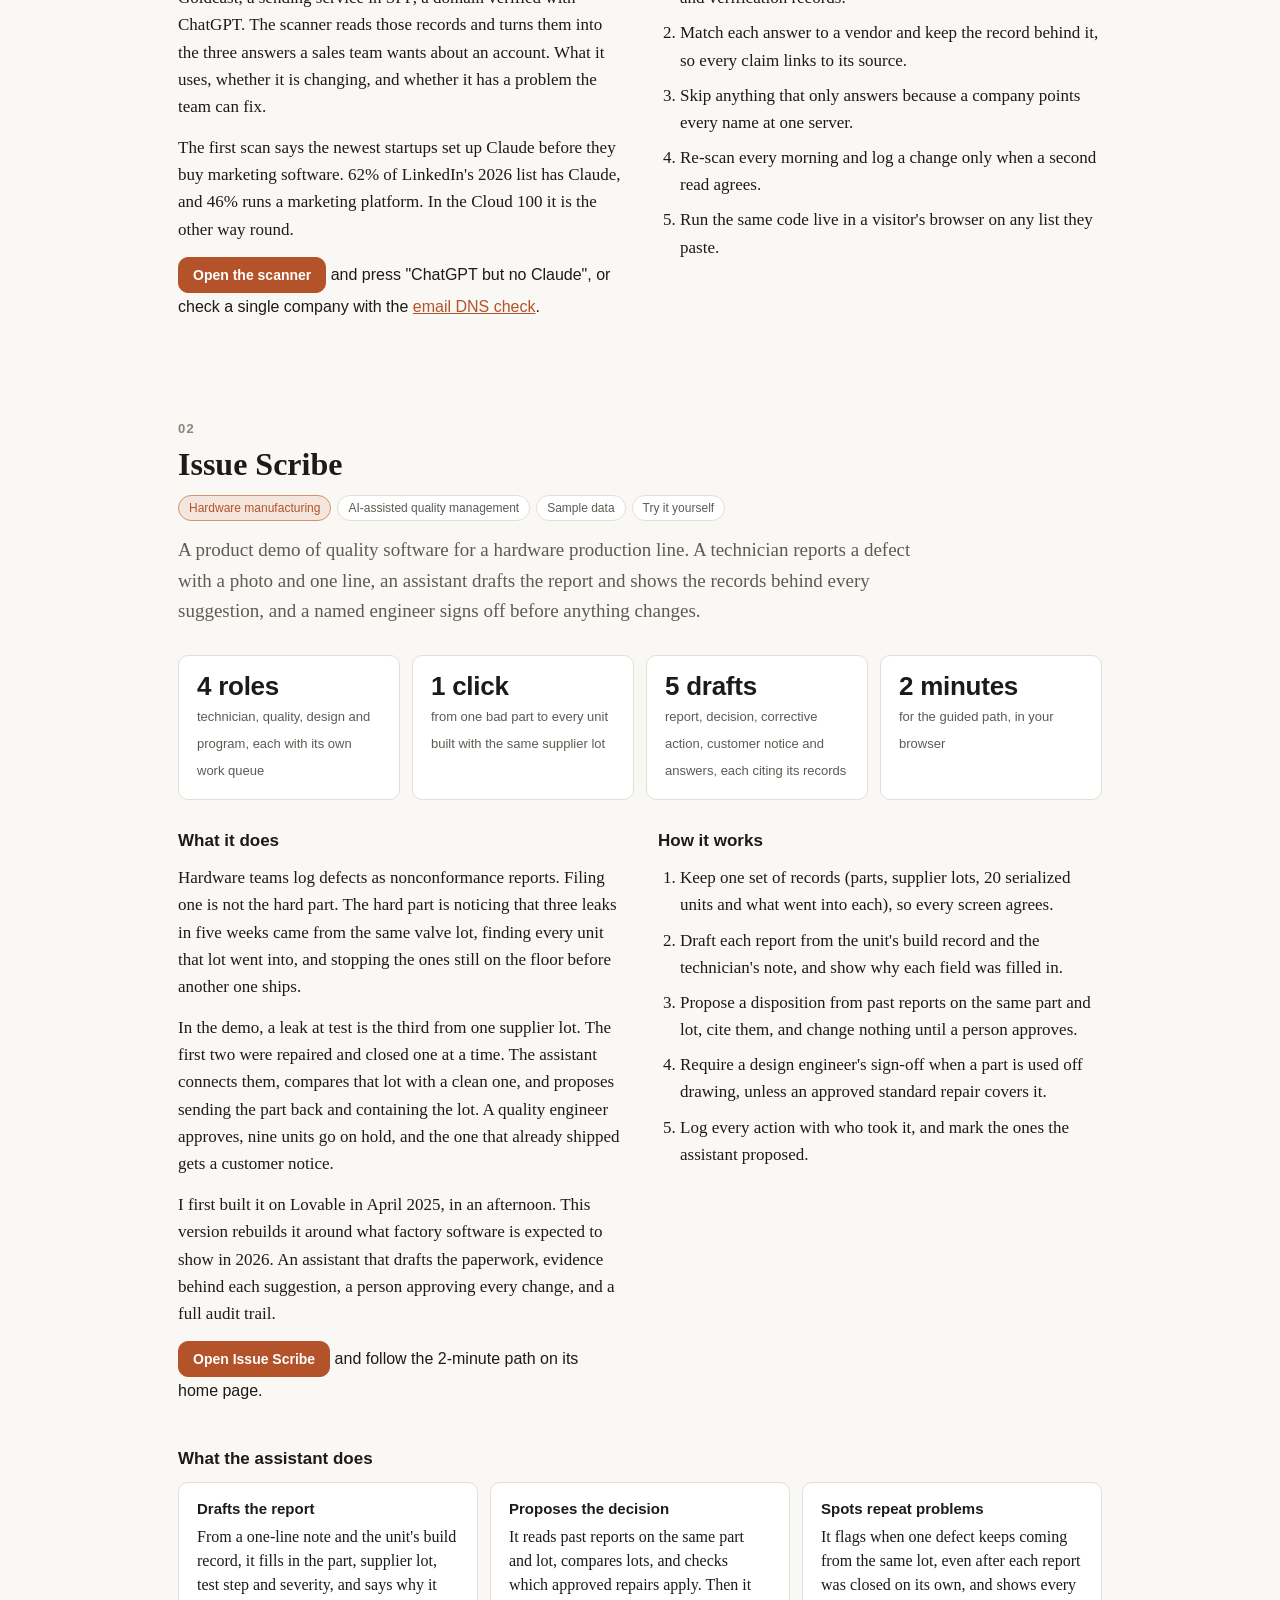
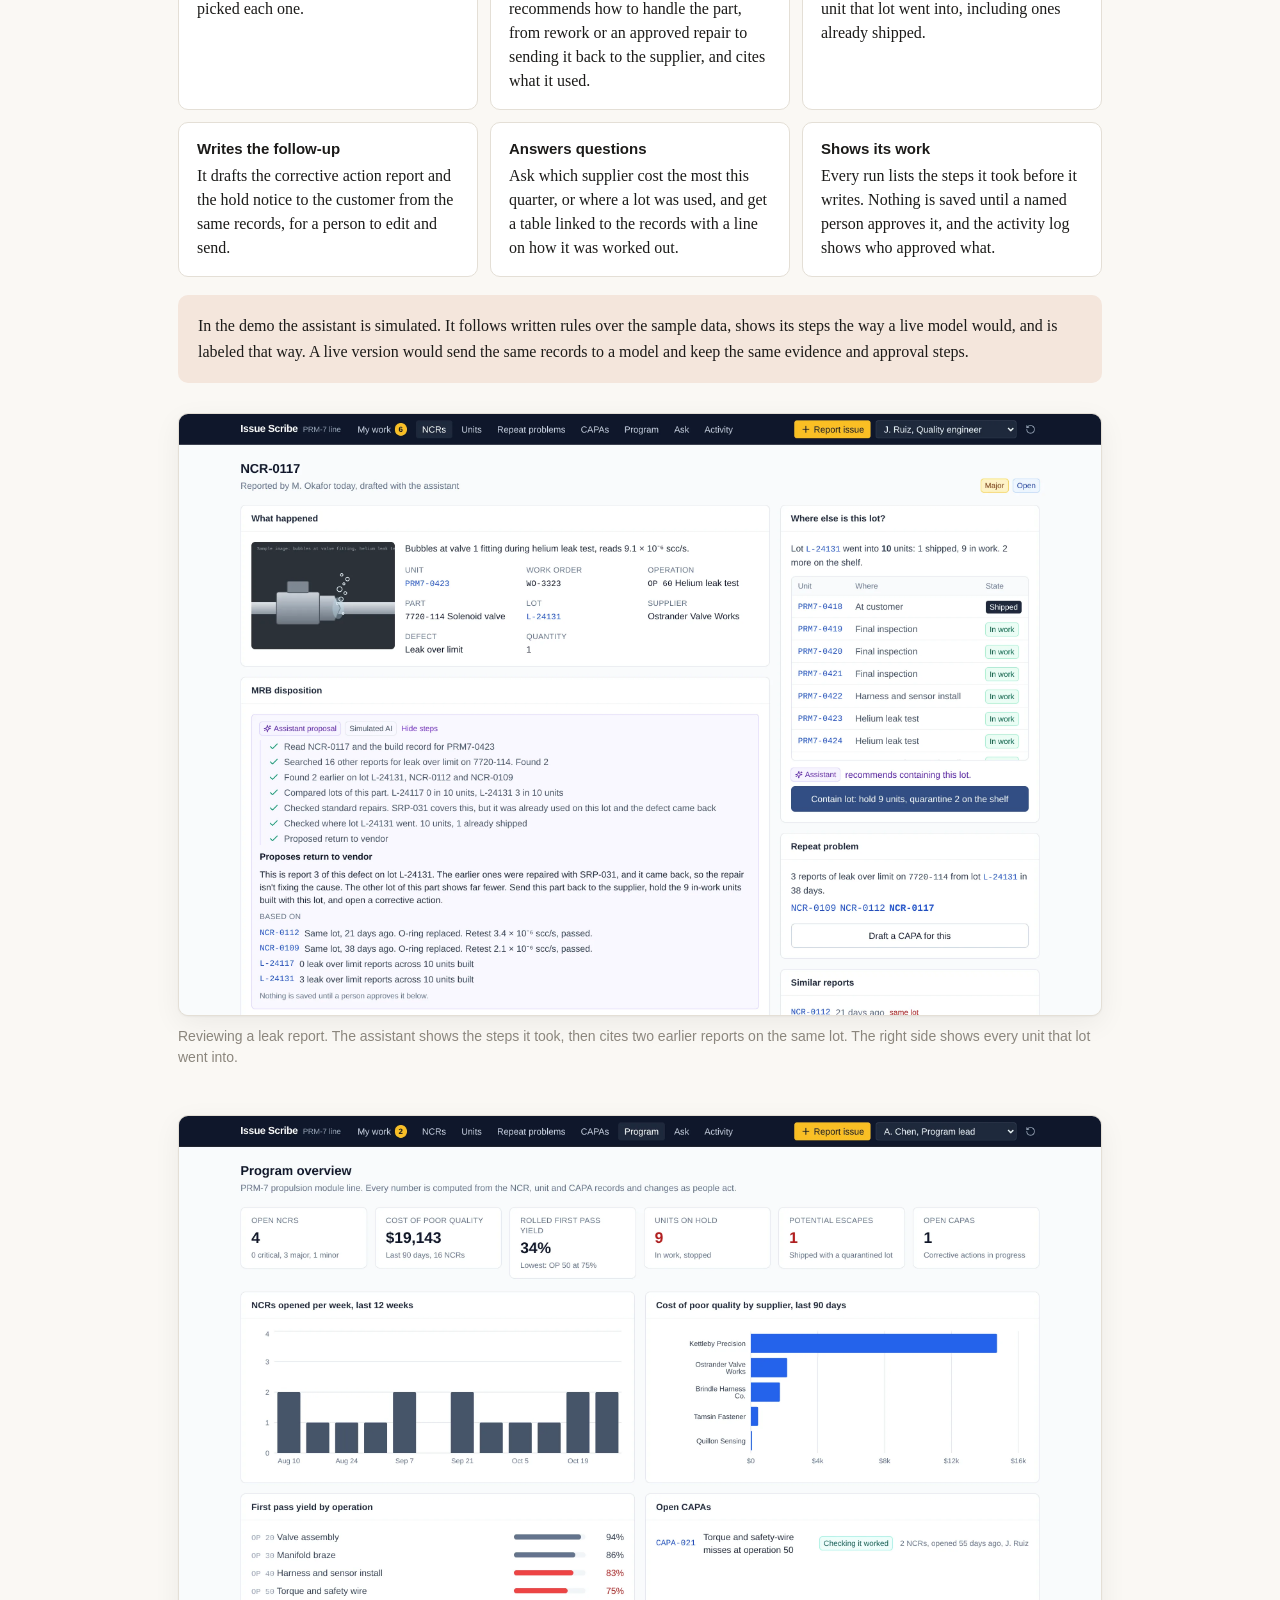
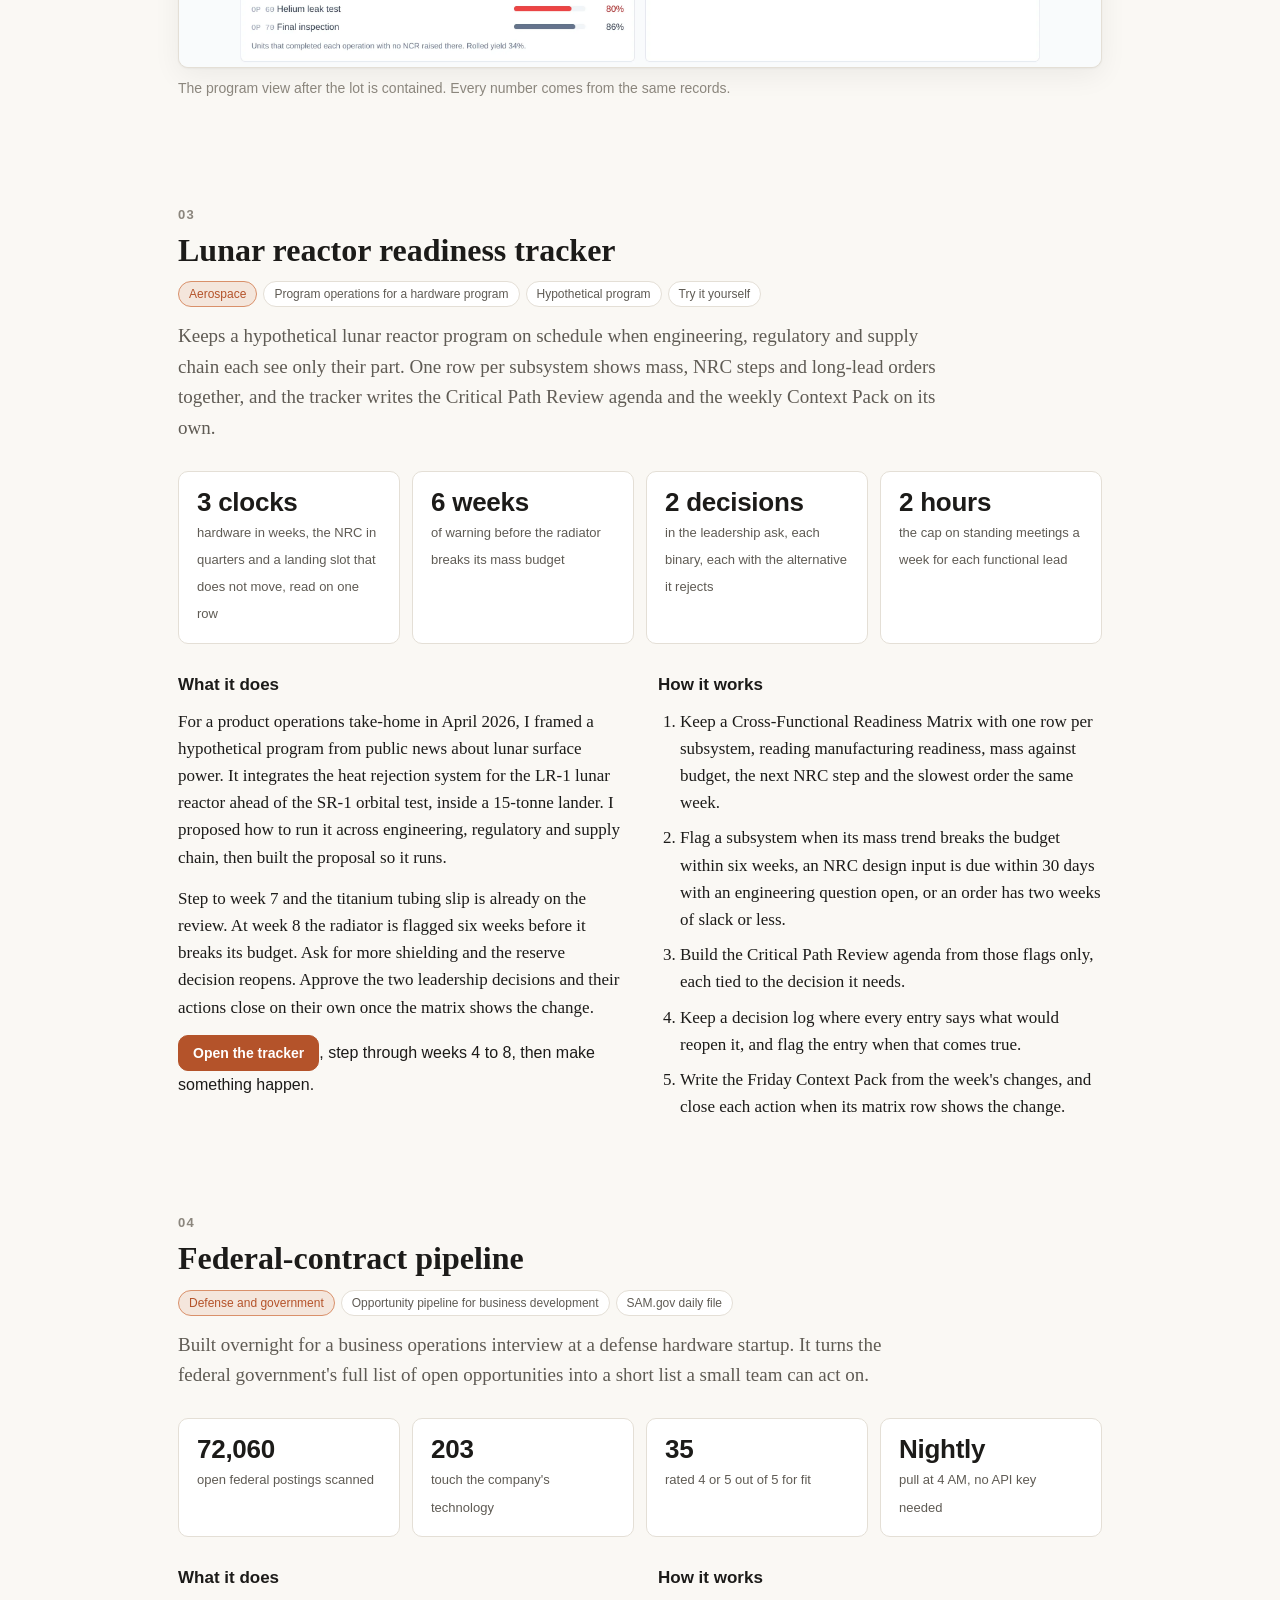
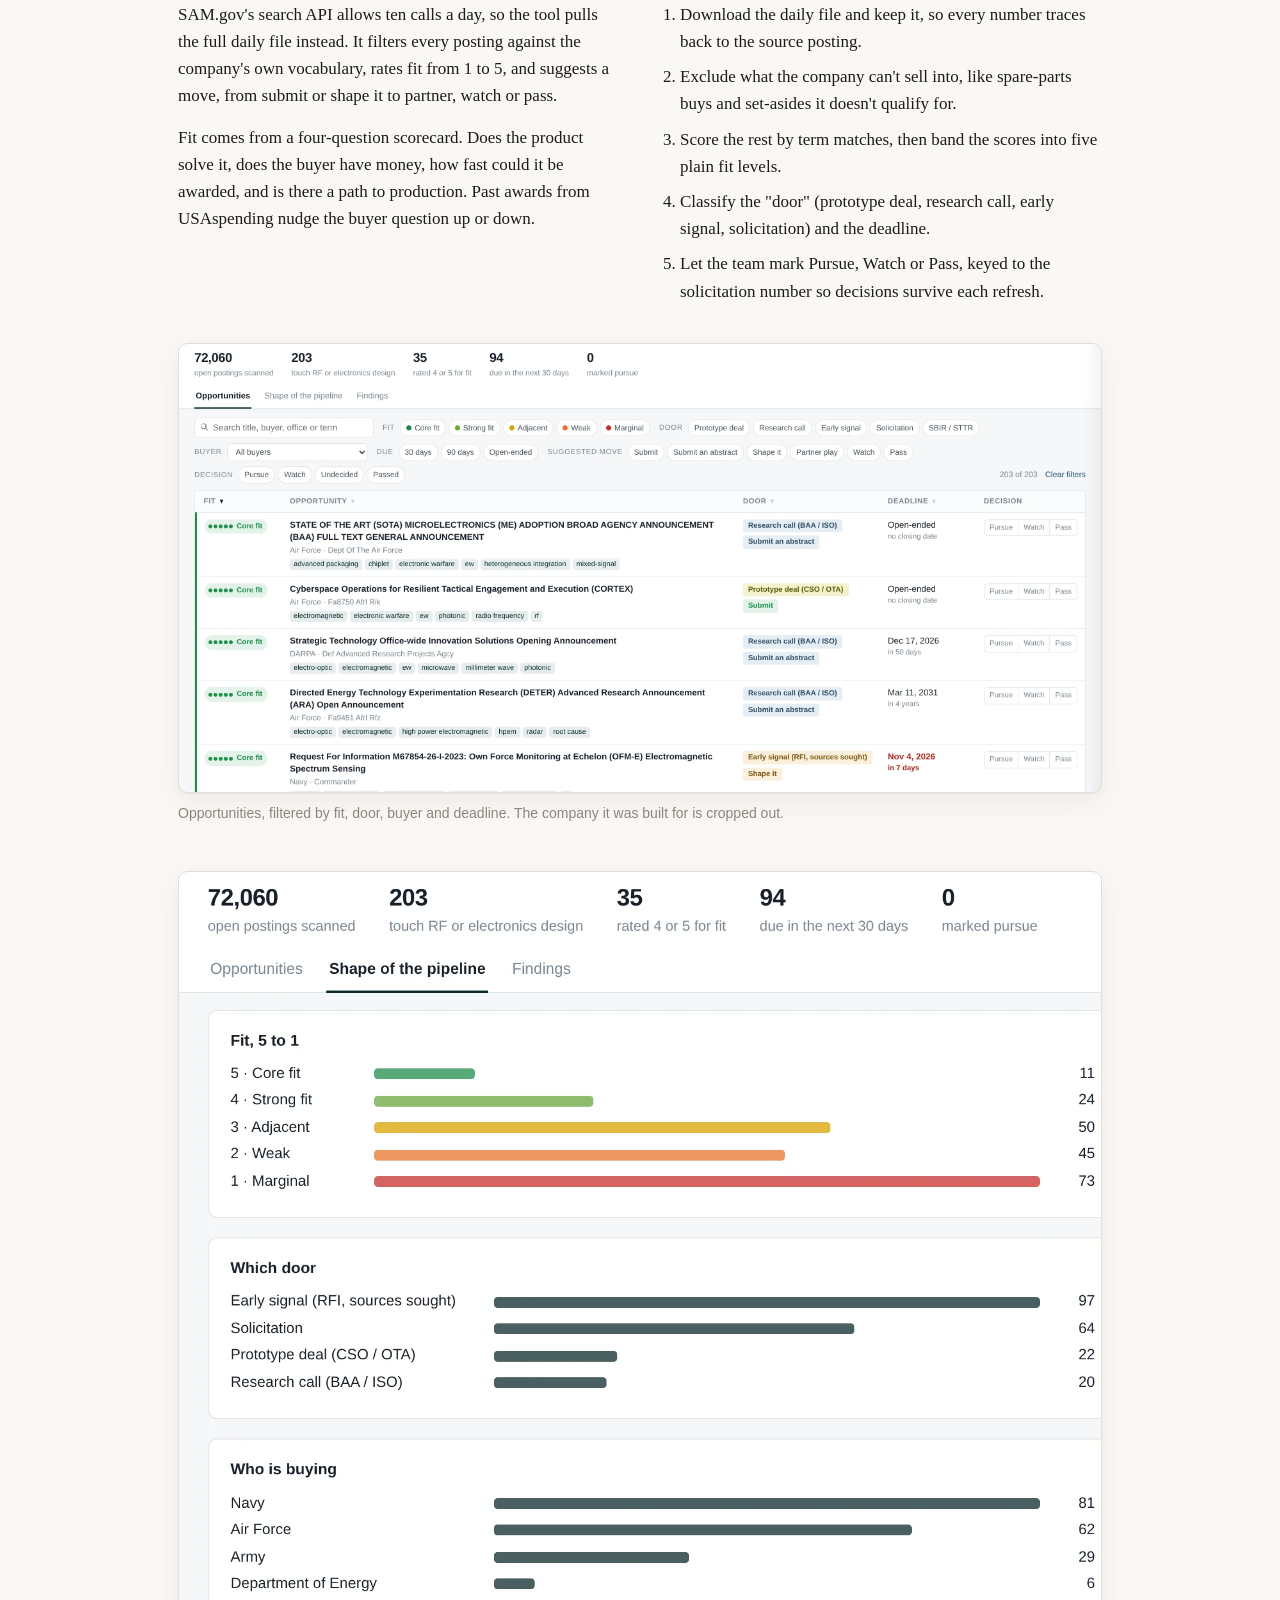
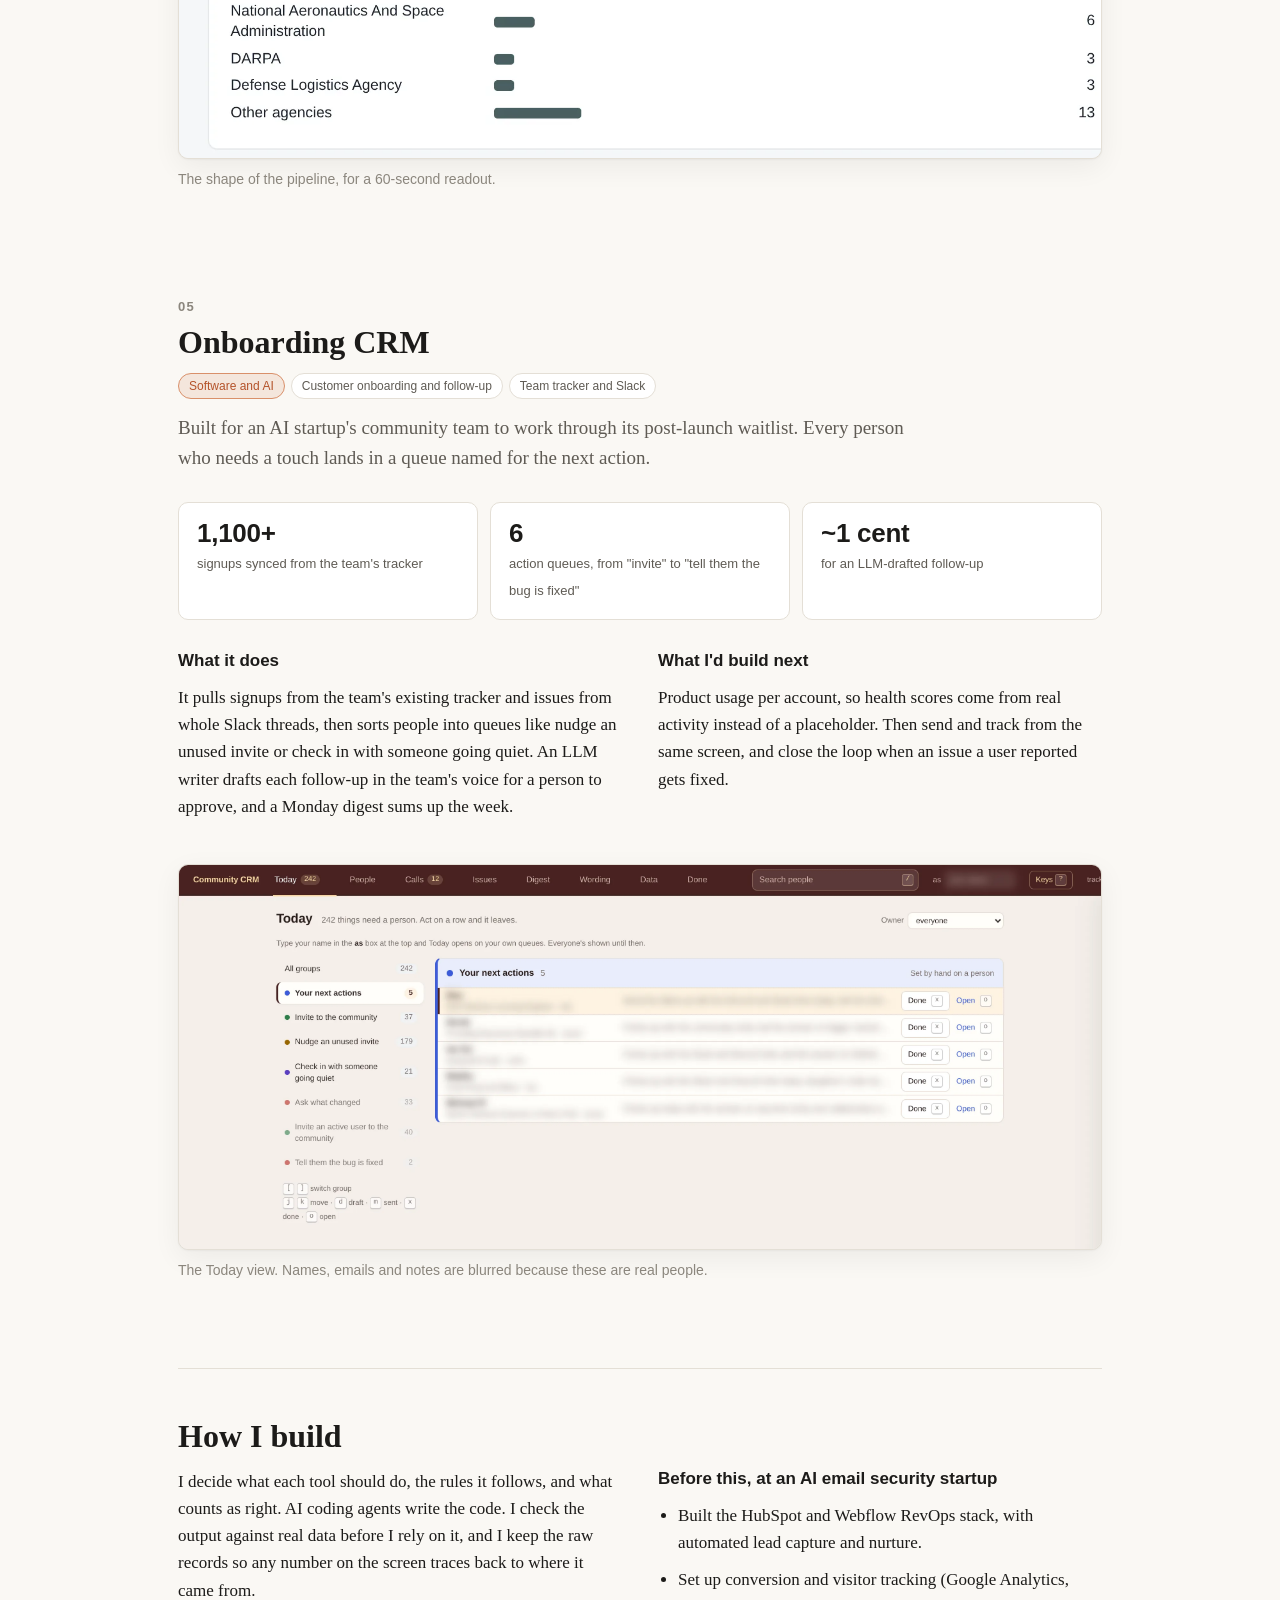
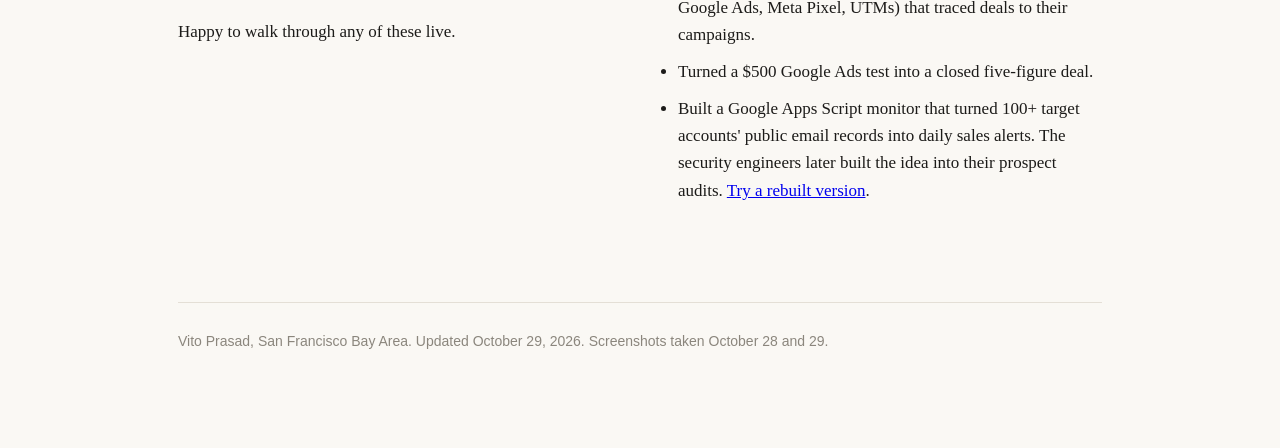
==== commit 23346181: "Update site" ====
--- a/index.html
+++ b/index.html
@@ -5,11 +5,9 @@
 <meta name="viewport" content="width=device-width, initial-scale=1">
 <title>Vito Prasad, builds</title>
 <meta name="description" content="Working tools Vito Prasad built in October 2026 by directing AI coding agents, across sales, marketing, product operations and hardware quality.">
+<script>(function(){try{var t=localStorage.getItem("theme")||(matchMedia("(prefers-color-scheme: dark)").matches?"dark":"light");document.documentElement.dataset.theme=t}catch(e){}})()</script>
+<link rel="stylesheet" href="site.css">
 <style>
-  :root {
-    --ink: #1c1b19; --muted: #5f5b54; --faint: #8b867d; --line: #e4dfd6;
-    --paper: #faf8f4; --card: #ffffff; --accent: #b4532a; --accent-soft: #f4e6dc;
-  }
   * { box-sizing: border-box; }
   html { -webkit-text-size-adjust: 100%; }
   body {
@@ -17,12 +15,11 @@
     font: 17px/1.6 "Iowan Old Style", "Palatino Linotype", Palatino, Georgia, serif;
   }
   .sans { font-family: -apple-system, "Segoe UI", "Helvetica Neue", Arial, sans-serif; }
-  main { max-width: 980px; margin: 0 auto; padding: 72px 28px 96px; }
+  main { --page-w: 980px; max-width: 980px; margin: 0 auto; padding: 72px 28px 96px; }
   header { border-bottom: 1px solid var(--line); padding-bottom: 40px; margin-bottom: 56px; }
-  .kicker { font: 600 12px/1 -apple-system, "Segoe UI", Arial, sans-serif; letter-spacing: .14em;
-            text-transform: uppercase; color: var(--accent); margin: 0 0 18px; }
   h1 { font-size: 46px; line-height: 1.1; margin: 0 0 18px; font-weight: 600; letter-spacing: -.01em; }
-  .lede { font-size: 20px; color: var(--muted); max-width: 720px; margin: 0 0 22px; }
+  .lede { font-size: 20px; color: var(--muted); max-width: 720px; margin: 0 0 16px; }
+  .lede + .lede { margin-bottom: 22px; }
   .contact { font: 15px/1.5 -apple-system, "Segoe UI", Arial, sans-serif; color: var(--muted); }
   .contact a { color: var(--ink); text-decoration: none; border-bottom: 1px solid var(--line); }
   .contact a:hover { border-color: var(--ink); }
@@ -43,8 +40,7 @@
   .stat b { display: block; font: 600 26px/1.15 -apple-system, "Segoe UI", Arial, sans-serif; letter-spacing: -.01em; }
   .stat small { font: 13px/1.35 -apple-system, "Segoe UI", Arial, sans-serif; color: var(--muted); }
   .cols { display: grid; grid-template-columns: 1fr 1fr; gap: 36px; margin-bottom: 30px; }
-  h3 { font: 600 13px/1 -apple-system, "Segoe UI", Arial, sans-serif; letter-spacing: .12em;
-       text-transform: uppercase; color: var(--accent); margin: 0 0 14px; }
+  h3 { font: 600 17px/1.3 var(--sans); color: var(--ink); margin: 0 0 12px; }
   p { margin: 0 0 14px; }
   ol { margin: 0; padding-left: 22px; }
   ol li { margin: 0 0 8px; }
@@ -59,32 +55,34 @@
   .before { border-top: 1px solid var(--line); padding-top: 48px; }
   .before ul { padding-left: 20px; margin: 0; }
   .before li { margin: 0 0 10px; }
-  .open { font: 600 16px/1.5 -apple-system, "Segoe UI", Arial, sans-serif; }
-  .open a { color: var(--accent, #b4532a); }
+  .open { font: 500 16px/1.7 -apple-system, "Segoe UI", Arial, sans-serif; }
+  .open a { color: var(--accent); }
   .index { margin-top: 30px; }
   .filters { display: flex; flex-wrap: wrap; align-items: center; gap: 8px; margin: 0 0 16px; }
-  .flabel { font: 600 12px/1 -apple-system, "Segoe UI", Arial, sans-serif; letter-spacing: .12em; text-transform: uppercase;
-            color: var(--faint); min-width: 74px; }
+  .flabel { font: 600 12px/1 -apple-system, "Segoe UI", Arial, sans-serif; color: var(--faint); min-width: 74px; }
   .filters + .filters { margin-top: -6px; }
   .chip { font: 500 14px/1 -apple-system, "Segoe UI", Arial, sans-serif; color: var(--ink); background: var(--card);
           border: 1px solid var(--line); border-radius: 999px; padding: 9px 13px; cursor: pointer; }
   .chip:hover { border-color: var(--ink); }
-  .chip[aria-pressed="true"] { background: var(--ink); border-color: var(--ink); color: #fff; }
+  .chip[aria-pressed="true"] { background: var(--ink); border-color: var(--ink); color: var(--paper); }
   .chip .c { color: var(--faint); margin-left: 6px; }
-  .chip[aria-pressed="true"] .c { color: #cfcac2; }
-  .builds-head, ol.builds a.row { display: grid; gap: 14px; align-items: baseline;
+  .chip[aria-pressed="true"] .c { color: inherit; opacity: .7; }
+  .builds-head, ol.builds .row { display: grid; gap: 14px; align-items: baseline;
     grid-template-columns: 30px minmax(0, 1.15fr) minmax(0, 1fr) minmax(0, 1.25fr) minmax(0, 1fr) 52px; }
-  .builds-head { font: 600 11px/1 -apple-system, "Segoe UI", Arial, sans-serif; letter-spacing: .12em; text-transform: uppercase;
-                 color: var(--faint); padding: 0 6px 10px; }
+  .builds-head { font: 600 11px/1 -apple-system, "Segoe UI", Arial, sans-serif; color: var(--faint); padding: 0 6px 10px; }
   ol.builds { list-style: none; padding: 0; margin: 0; border-top: 1px solid var(--line); }
   ol.builds li { margin: 0; border-bottom: 1px solid var(--line); }
-  ol.builds a.row { padding: 12px 6px; color: var(--ink); text-decoration: none;
+  ol.builds .row { padding: 12px 6px; color: var(--ink); text-decoration: none;
                     font: 15px/1.4 -apple-system, "Segoe UI", Arial, sans-serif; }
-  ol.builds a.row:hover { background: var(--card); }
+  ol.builds .row:hover { background: var(--card); }
   .row .n { font-size: 13px; font-weight: 600; letter-spacing: .1em; color: var(--faint); }
-  .row .name { font-weight: 600; }
+  .row .name { font-weight: 600; color: var(--ink); text-decoration: none; }
+  .row .name:hover { text-decoration: underline; }
   .row .meta { color: var(--muted); }
-  .row .try { font-weight: 600; color: var(--accent); text-align: right; }
+  .row a.try { font: 600 13px/1 var(--sans); background: var(--accent); color: #fff; padding: 7px 10px; border-radius: 8px; justify-self: end; text-decoration: none; }
+  .row a.try:hover { filter: brightness(1.08); }
+  .row .try { text-align: right; }
+  .row { cursor: pointer; }
   .index-foot { display: flex; justify-content: space-between; gap: 12px; margin: 12px 0 0;
                 font: 14px/1.4 -apple-system, "Segoe UI", Arial, sans-serif; color: var(--faint); }
   .index-foot a { color: var(--ink); }
@@ -92,7 +90,7 @@
   .tags { display: flex; flex-wrap: wrap; gap: 6px; margin: 0 0 14px; }
   .tags span { font: 500 12px/1 -apple-system, "Segoe UI", Arial, sans-serif; color: var(--muted); background: var(--card);
                border: 1px solid var(--line); border-radius: 999px; padding: 6px 10px; }
-  .tags span.ind { color: var(--accent); background: var(--accent-soft); border-color: #ecd3c3; }
+  .tags span.ind { color: var(--accent); background: var(--accent-soft); border-color: var(--accent-light); }
   .features { display: grid; grid-template-columns: repeat(auto-fit, minmax(270px, 1fr)); gap: 12px; margin: 0 0 18px; }
   .feature { background: var(--card); border: 1px solid var(--line); border-radius: 10px; padding: 16px 18px; }
   .feature b { display: block; font: 600 15px/1.3 -apple-system, "Segoe UI", Arial, sans-serif; margin: 0 0 6px; }
@@ -107,10 +105,12 @@
     .contact a, .contact .loc { display: table; margin-bottom: 6px; }
     .contact span { display: none; }
     .builds-head { display: none; }
-    ol.builds a.row { grid-template-columns: 26px minmax(0, 1fr) auto; gap: 2px 10px; }
+    ol.builds .row { grid-template-columns: 26px minmax(0, 1fr) auto; gap: 2px 10px; }
     .row .n { grid-column: 1; grid-row: 1 / span 4; }
     .row .name, .row .meta { grid-column: 2; }
-    .row .try { grid-column: 3; grid-row: 1; }
+    .row a.try { font: 600 13px/1 var(--sans); background: var(--accent); color: #fff; padding: 7px 10px; border-radius: 8px; justify-self: end; text-decoration: none; }
+  .row a.try:hover { filter: brightness(1.08); }
+  .row .try { grid-column: 3; grid-row: 1; }
     .row .meta { font-size: 14px; }
     .row .meta.data { display: none; }
     .flabel { min-width: 0; width: 100%; }
@@ -122,7 +122,8 @@
 
 <header>
   <h1>Vito Prasad</h1>
-  <p class="lede">I started in engineering at SpaceX and Northrop Grumman, moved through strategy consulting at Kearney, and then ran product marketing at an AI security startup, where I built the stack behind our pipeline. These are five tools I built in October 2026 by directing AI coding agents. Three run on real data, and the first three you can try yourself.</p>
+  <p class="lede">I started in engineering at SpaceX and Northrop Grumman, moved through strategy consulting at Kearney, and then ran product marketing at an AI security startup, where I built the stack behind our pipeline.</p>
+  <p class="lede">My view is that AI has moved the hard part of building from writing code to deciding what should exist and what counts as right. I have worked on AI products for the past few years, since the technology went mainstream during my MBA, and I build the same way now, directing AI coding agents on problems I know from the inside, in sales, marketing, program operations and hardware. This page holds the results and the reasoning behind each one. Three run on real data, and the first three you can try yourself.</p>
   <p class="contact">
     <a href="mailto:vito.prasad@gmail.com">vito.prasad@gmail.com</a><span>/</span><a href="https://www.linkedin.com/in/vitoprasad">linkedin.com/in/vitoprasad</a><span>/</span><em class="loc">San Francisco Bay Area</em>
   </p>
@@ -141,11 +142,11 @@
     </div>
     <div class="builds-head" aria-hidden="true"><span></span><span>Build</span><span>Industry</span><span>Use</span><span>Data</span><span></span></div>
     <ol class="builds">
-      <li data-industry="software" data-try="yes"><a class="row" href="#scanner"><span class="n">01</span><span class="name">Account-list scanner</span><span class="meta">Software and AI</span><span class="meta">Account research for sales and marketing</span><span class="meta data">Public DNS records</span><span class="try">Try it</span></a></li>
-      <li data-industry="hardware" data-try="yes"><a class="row" href="#issue-scribe"><span class="n">02</span><span class="name">Issue Scribe</span><span class="meta">Hardware manufacturing</span><span class="meta">AI-assisted quality management</span><span class="meta data">Sample data</span><span class="try">Try it</span></a></li>
-      <li data-industry="aerospace" data-try="yes"><a class="row" href="#lunar-reactor-tracker"><span class="n">03</span><span class="name">Lunar reactor readiness tracker</span><span class="meta">Aerospace</span><span class="meta">Program operations for a hardware program</span><span class="meta data">Hypothetical program</span><span class="try">Try it</span></a></li>
-      <li data-industry="defense" data-try="no"><a class="row" href="#federal"><span class="n">04</span><span class="name">Federal-contract pipeline</span><span class="meta">Defense and government</span><span class="meta">Opportunity pipeline for business development</span><span class="meta data">SAM.gov daily file</span><span class="try"></span></a></li>
-      <li data-industry="software" data-try="no"><a class="row" href="#crm"><span class="n">05</span><span class="name">Onboarding CRM</span><span class="meta">Software and AI</span><span class="meta">Customer onboarding and follow-up</span><span class="meta data">Team tracker and Slack</span><span class="try"></span></a></li>
+      <li data-industry="software" data-try="yes"><div class="row lift" data-href="#scanner"><span class="n">01</span><a class="name" href="#scanner">Account-list scanner</a><span class="meta">Software and AI</span><span class="meta">Account research for sales and marketing</span><span class="meta data">Public DNS records</span><a class="try" href="account-scanner/">Try it</a></div></li>
+      <li data-industry="hardware" data-try="yes"><div class="row lift" data-href="#issue-scribe"><span class="n">02</span><a class="name" href="#issue-scribe">Issue Scribe</a><span class="meta">Hardware manufacturing</span><span class="meta">AI-assisted quality management</span><span class="meta data">Sample data</span><a class="try" href="issue-scribe/">Try it</a></div></li>
+      <li data-industry="aerospace" data-try="yes"><div class="row lift" data-href="#lunar-reactor-tracker"><span class="n">03</span><a class="name" href="#lunar-reactor-tracker">Lunar reactor readiness tracker</a><span class="meta">Aerospace</span><span class="meta">Program operations for a hardware program</span><span class="meta data">Hypothetical program</span><a class="try" href="lunar-reactor-tracker/">Try it</a></div></li>
+      <li data-industry="defense" data-try="no"><div class="row lift" data-href="#federal"><span class="n">04</span><a class="name" href="#federal">Federal-contract pipeline</a><span class="meta">Defense and government</span><span class="meta">Opportunity pipeline for business development</span><span class="meta data">SAM.gov daily file</span></div></li>
+      <li data-industry="software" data-try="no"><div class="row lift" data-href="#crm"><span class="n">05</span><a class="name" href="#crm">Onboarding CRM</a><span class="meta">Software and AI</span><span class="meta">Customer onboarding and follow-up</span><span class="meta data">Team tracker and Slack</span></div></li>
     </ol>
     <p class="index-foot"><span><span id="shown">All 5 builds.</span> <button class="linkish" type="button" id="show-all" hidden>Show all</button></span><a href="#how">How I build</a></p>
   </div>
@@ -167,7 +168,7 @@
       <h3>What it does</h3>
       <p>Most go-to-market tools only work once a company points part of its DNS at them. A landing page on Marketo, an events site on Goldcast, a sending service in SPF, a domain verified with ChatGPT. The scanner reads those records and turns them into the three answers a sales team wants about an account. What it uses, whether it is changing, and whether it has a problem the team can fix.</p>
       <p>The first scan says the newest startups set up Claude before they buy marketing software. 62% of LinkedIn's 2026 list has Claude, and 46% runs a marketing platform. In the Cloud 100 it is the other way round.</p>
-      <p class="open"><a href="account-scanner/">Open the scanner</a>, or check a single company with the <a href="email-dns-check/">email DNS check</a>.</p>
+      <p class="open"><a class="try-btn" href="account-scanner/">Open the scanner</a> and press "ChatGPT but no Claude", or check a single company with the <a href="email-dns-check/">email DNS check</a>.</p>
     </div>
     <div>
       <h3>How it works</h3>
@@ -199,7 +200,7 @@
       <p>Hardware teams log defects as nonconformance reports. Filing one is not the hard part. The hard part is noticing that three leaks in five weeks came from the same valve lot, finding every unit that lot went into, and stopping the ones still on the floor before another one ships.</p>
       <p>In the demo, a leak at test is the third from one supplier lot. The first two were repaired and closed one at a time. The assistant connects them, compares that lot with a clean one, and proposes sending the part back and containing the lot. A quality engineer approves, nine units go on hold, and the one that already shipped gets a customer notice.</p>
       <p>I first built it on Lovable in April 2025, in an afternoon. This version rebuilds it around what factory software is expected to show in 2026. An assistant that drafts the paperwork, evidence behind each suggestion, a person approving every change, and a full audit trail.</p>
-      <p class="open"><a href="issue-scribe/">Open Issue Scribe</a> and follow the 2-minute path on its home page.</p>
+      <p class="open"><a class="try-btn" href="issue-scribe/">Open Issue Scribe</a> and follow the 2-minute path on its home page.</p>
     </div>
     <div>
       <h3>How it works</h3>
@@ -252,7 +253,7 @@
       <h3>What it does</h3>
       <p>For a product operations take-home in April 2026, I framed a hypothetical program from public news about lunar surface power. It integrates the heat rejection system for the LR-1 lunar reactor ahead of the SR-1 orbital test, inside a 15-tonne lander. I proposed how to run it across engineering, regulatory and supply chain, then built the proposal so it runs.</p>
       <p>Step to week 7 and the titanium tubing slip is already on the review. At week 8 the radiator is flagged six weeks before it breaks its budget. Ask for more shielding and the reserve decision reopens. Approve the two leadership decisions and their actions close on their own once the matrix shows the change.</p>
-      <p class="open"><a href="lunar-reactor-tracker/">Open the tracker</a>, step through weeks 4 to 8, then make something happen.</p>
+      <p class="open"><a class="try-btn" href="lunar-reactor-tracker/">Open the tracker</a>, step through weeks 4 to 8, then make something happen.</p>
     </div>
     <div>
       <h3>How it works</h3>
@@ -381,10 +382,15 @@
     shown.textContent = n === total ? "All " + total + " builds." : n === 0 ? "No builds match both filters." : "Showing " + n + " of " + total + " builds.";
     document.getElementById("show-all").hidden = n === total;
   }
+  document.querySelectorAll("ol.builds .row").forEach(function (r) {
+    r.addEventListener("click", function (e) { if (!e.target.closest("a")) location.href = r.getAttribute("data-href"); });
+  });
   chips.forEach(function (c) { c.addEventListener("click", function () { industry = c.getAttribute("data-industry-filter"); apply(); }); });
   tryChip.addEventListener("click", function () { tryOnly = !tryOnly; apply(); });
   document.getElementById("show-all").addEventListener("click", function () { industry = "all"; tryOnly = false; apply(); });
 })();
 </script>
+<script type="application/json" id="contents">[{"id": "scanner", "label": "Account-list scanner"}, {"id": "issue-scribe", "label": "Issue Scribe"}, {"id": "lunar-reactor-tracker", "label": "Lunar reactor tracker"}, {"id": "federal", "label": "Federal-contract pipeline"}, {"id": "crm", "label": "Onboarding CRM"}, {"id": "how", "label": "How I build"}]</script>
+<script src="site.js" defer></script>
 </body>
 </html>
--- a/site.css
+++ b/site.css
@@ -0,0 +1,102 @@
+/* Shared look for every page on the site: the two themes, the theme switch,
+   the contents sidebar, back to top, focus, and motion. Pages keep their own
+   layout styles and read colours only through these variables. */
+
+:root {
+  --ink: #1c1b19; --muted: #5f5b54; --faint: #8b867d; --line: #e4dfd6;
+  --paper: #faf8f4; --card: #ffffff; --accent: #b4532a; --accent-soft: #f4e6dc; --accent-light: #d9906a;
+  --blue: #1f6fae; --map: #1f6fae;
+  --good: #2f6b3f; --good-soft: #e3efe5; --warn: #9a6512; --warn-soft: #f6ecd8;
+  --bad: #a3321f; --bad-soft: #f6e0db; --info-soft: #eeebe5;
+  --th-bg: #fcfbf8; --row-hover: #fcfaf6; --row-open: #fbf6f1; --bar-hover: #f6f2ec;
+  --chart-grid: #ebe6de; --chart-line: #cfc8bd; --shadow: rgba(0, 0, 0, .06);
+  --sans: -apple-system, "Segoe UI", "Helvetica Neue", Arial, sans-serif;
+  --mono: ui-monospace, "SF Mono", Menlo, Consolas, monospace;
+  color-scheme: light;
+}
+[data-theme="dark"] {
+  --ink: #ece7df; --muted: #b3aa9d; --faint: #857d72; --line: #302d28;
+  --paper: #161513; --card: #1e1c19; --accent: #d46d43; --accent-soft: #352218; --accent-light: #8f4c33;
+  --blue: #5693cc; --map: #5693cc;
+  --good: #7cbf8c; --good-soft: #1b2b1f; --warn: #dcae57; --warn-soft: #2f2715;
+  --bad: #e07a68; --bad-soft: #35201b; --info-soft: #26231f;
+  --th-bg: #1a1816; --row-hover: #22201c; --row-open: #262219; --bar-hover: #26231f;
+  --chart-grid: #2a2723; --chart-line: #3d3933; --shadow: rgba(0, 0, 0, .4);
+  color-scheme: dark;
+}
+
+html { scroll-behavior: smooth; }
+body { transition: background-color .25s ease, color .25s ease; }
+:focus-visible { outline: 2px solid var(--accent); outline-offset: 2px; border-radius: 4px; }
+::selection { background: var(--accent-soft); }
+
+/* The theme switch, top right on every page. */
+.theme-switch { position: fixed; top: 18px; right: 22px; z-index: 40; width: 46px; height: 26px; border-radius: 13px;
+                border: 1px solid var(--line); background: var(--card); cursor: pointer; padding: 0; }
+.theme-switch::before { content: ""; position: absolute; top: 3px; left: 3px; width: 18px; height: 18px; border-radius: 50%;
+                        background: var(--ink); transition: transform .25s ease, background-color .25s ease; }
+[data-theme="dark"] .theme-switch::before { transform: translateX(20px); }
+.theme-switch:hover { border-color: var(--faint); }
+.theme-switch .sr { position: absolute; width: 1px; height: 1px; overflow: hidden; clip: rect(0 0 0 0); }
+
+/* Contents: a sticky list in the left gutter on wide screens. */
+.contents { position: fixed; top: 96px; left: max(20px, calc((100vw - 1180px) / 2)); width: 200px; z-index: 30;
+            font: 14px/1.4 var(--sans); display: none; }
+.contents .ttl { color: var(--faint); margin: 0 0 10px; font-size: 12px; letter-spacing: .02em; }
+.contents ol { list-style: none; margin: 0; padding: 0; }
+.contents li { margin: 0 0 2px; }
+.contents a { display: block; color: var(--muted); text-decoration: none; padding: 5px 0 5px 12px; border-left: 2px solid var(--line);
+              transition: color .15s ease, border-color .15s ease; }
+.contents a:hover { color: var(--ink); }
+.contents a[aria-current="true"] { color: var(--accent); border-left-color: var(--accent); font-weight: 600; }
+.contents .away a, .contents-sheet .away a { color: var(--faint); border-left-color: transparent; }
+.contents .away + li:not(.away) a { margin-top: 10px; }
+.contents .top { display: block; margin-top: 14px; padding-left: 14px; color: var(--faint); text-decoration: none; }
+.contents .top:hover { color: var(--ink); }
+@media (min-width: 1360px) {
+  /* Make room: the content keeps its width where the screen allows, and otherwise
+     gives up a little so the list never sits on top of it. */
+  main { max-width: min(var(--page-w, 1180px), calc(100vw - 240px)) !important;
+         margin-left: max(220px, calc((100vw - var(--page-w, 1180px)) / 2)) !important; margin-right: 0 !important; }
+  .contents.ready { display: block; left: max(20px, calc((100vw - var(--page-w, 1180px)) / 2 - 200px)); width: 180px; }
+}
+
+/* Contents on narrower screens: a button that opens a sheet. */
+.contents-btn, .to-top { position: fixed; bottom: 18px; z-index: 40; font: 600 14px/1 var(--sans); padding: 11px 15px; border-radius: 999px;
+                         border: 1px solid var(--line); background: var(--card); color: var(--ink); cursor: pointer;
+                         box-shadow: 0 2px 10px var(--shadow); }
+.contents-btn { right: 18px; }
+.to-top { left: 18px; opacity: 0; pointer-events: none; transform: translateY(8px); transition: opacity .2s ease, transform .2s ease; }
+.to-top.show { opacity: 1; pointer-events: auto; transform: none; }
+@media (min-width: 1360px) { .contents-btn.ready { display: none; } .to-top { display: none; } }
+.contents-sheet { position: fixed; inset: auto 12px 66px 12px; z-index: 45; background: var(--card); border: 1px solid var(--line);
+                  border-radius: 14px; padding: 14px 16px 10px; box-shadow: 0 12px 40px var(--shadow); font: 15px/1.4 var(--sans); display: none; }
+.contents-sheet.open { display: block; }
+.contents-sheet .ttl { color: var(--faint); font-size: 12px; margin: 0 0 8px; }
+.contents-sheet ol { list-style: none; margin: 0; padding: 0; }
+.contents-sheet a { display: block; padding: 9px 0; border-top: 1px solid var(--line); color: var(--ink); text-decoration: none; }
+.contents-sheet a[aria-current="true"] { color: var(--accent); font-weight: 600; }
+.contents-sheet li:first-child a { border-top: 0; }
+
+/* A link that looks like a button, for "Try it". */
+.try-btn { display: inline-block; font: 600 14px/1 var(--sans); padding: 10px 14px; border-radius: 10px; background: var(--accent); color: #fff !important;
+           text-decoration: none !important; border: 1px solid var(--accent); transition: transform .15s ease, box-shadow .15s ease; }
+.try-btn:hover { transform: translateY(-1px); box-shadow: 0 6px 18px var(--shadow); }
+[data-theme="dark"] .try-btn { color: #161513 !important; }
+
+/* Motion: things that reveal once, and only for people who have not asked for less motion. */
+@media (prefers-reduced-motion: no-preference) {
+  [data-reveal] { opacity: 0; transform: translateY(8px); transition: opacity .5s ease, transform .5s ease; }
+  [data-reveal].in { opacity: 1; transform: none; }
+  svg.spark polyline { stroke-dasharray: 300; stroke-dashoffset: 300; animation: draw .9s ease-out forwards; }
+  @keyframes draw { to { stroke-dashoffset: 0; } }
+  .lift { transition: transform .15s ease, background-color .15s ease, box-shadow .15s ease; }
+  .lift:hover { transform: translateY(-1px); box-shadow: 0 6px 18px var(--shadow); }
+}
+@media (prefers-reduced-motion: reduce) {
+  html { scroll-behavior: auto; }
+  body, .theme-switch::before { transition: none; }
+}
+/* On a phone the switch sits in the page header instead of floating over text. */
+@media (max-width: 760px) { .theme-switch { position: absolute; top: 14px; right: 14px; } }
+@media print { .theme-switch, .contents, .contents-btn, .to-top, .contents-sheet { display: none !important; } }
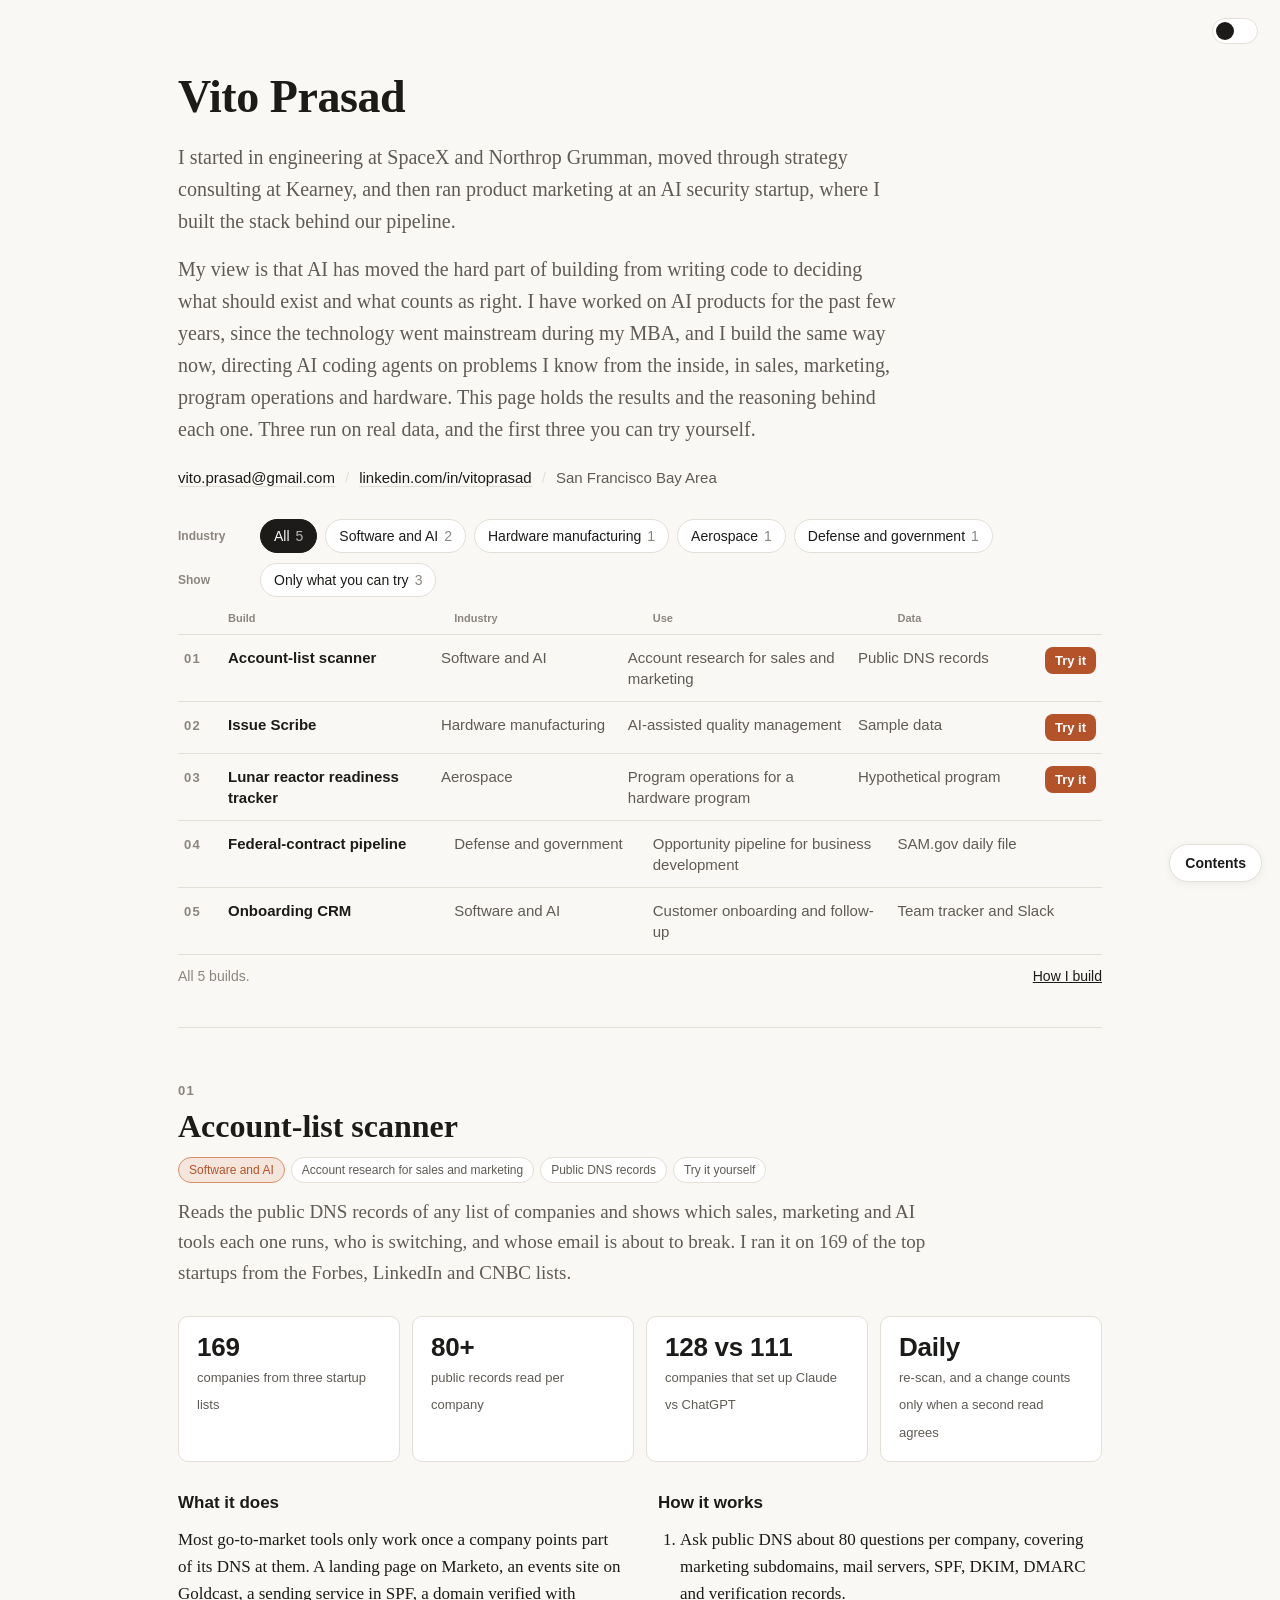
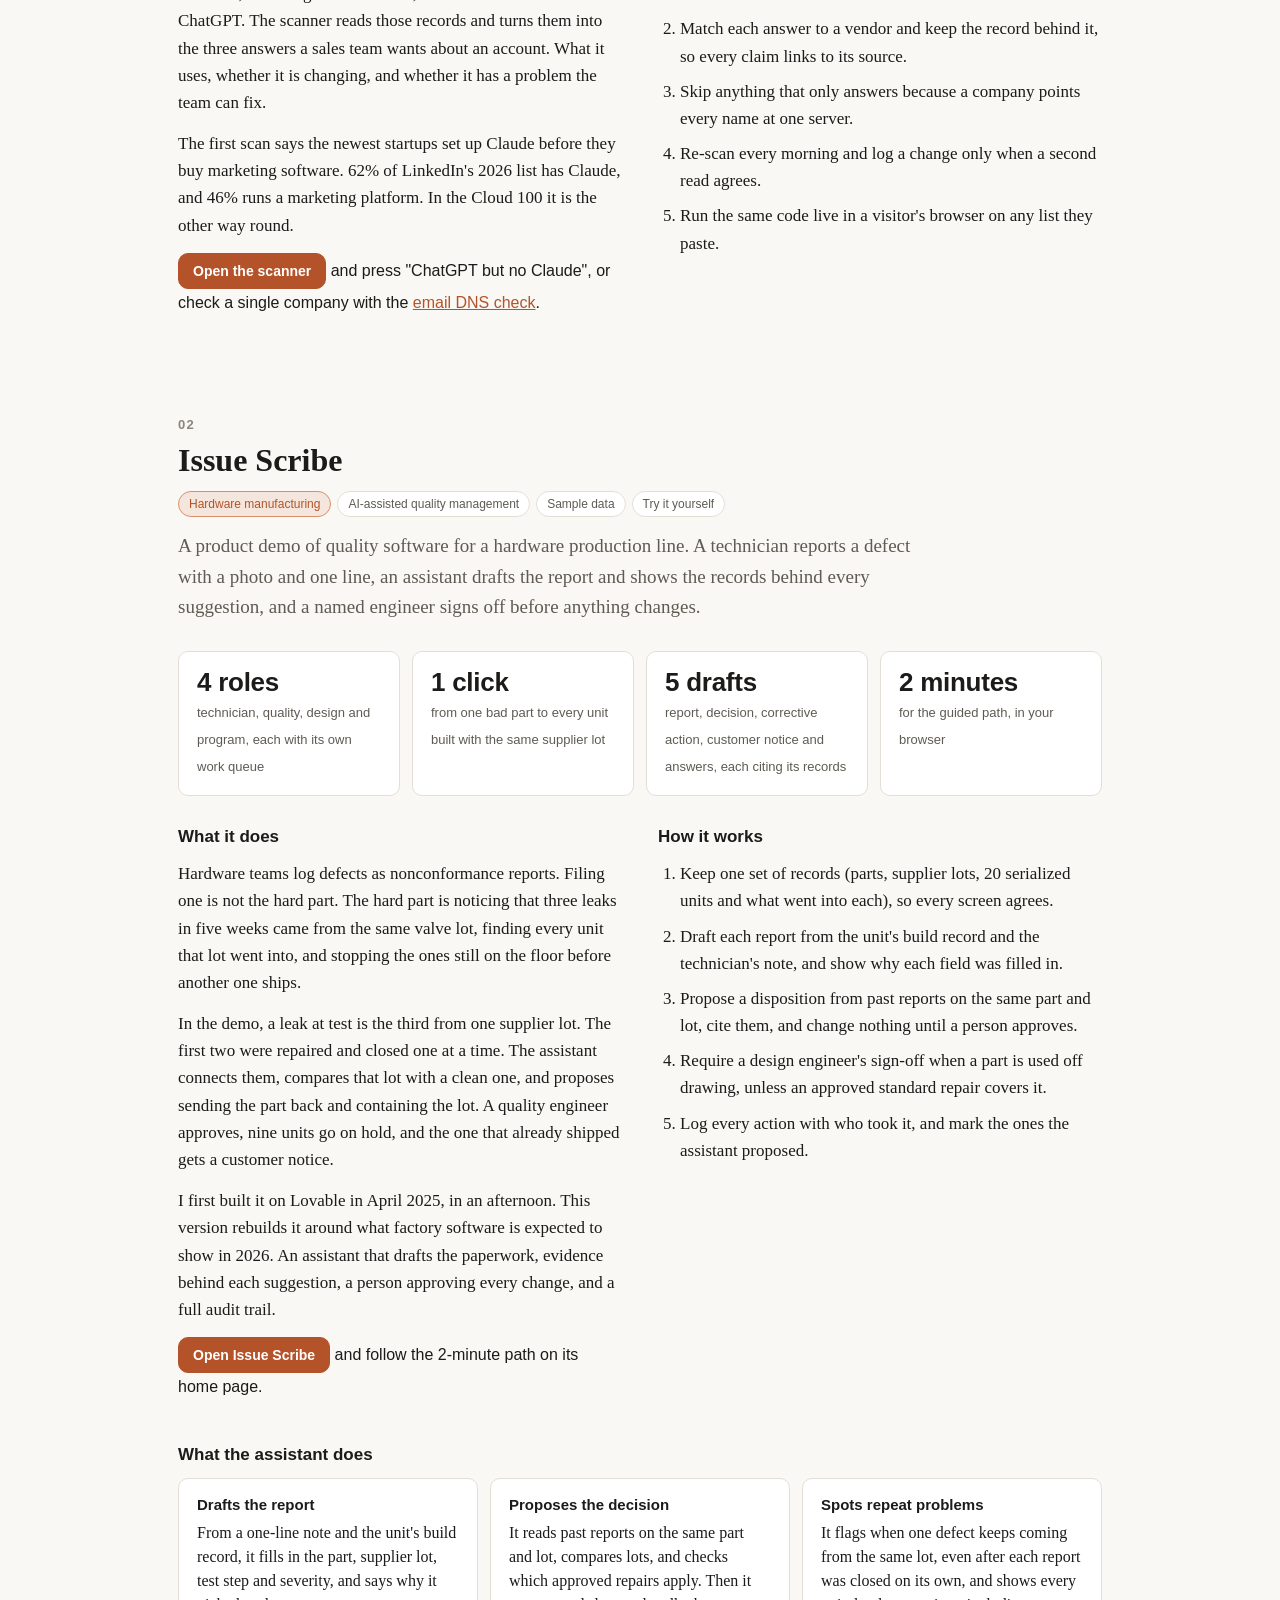
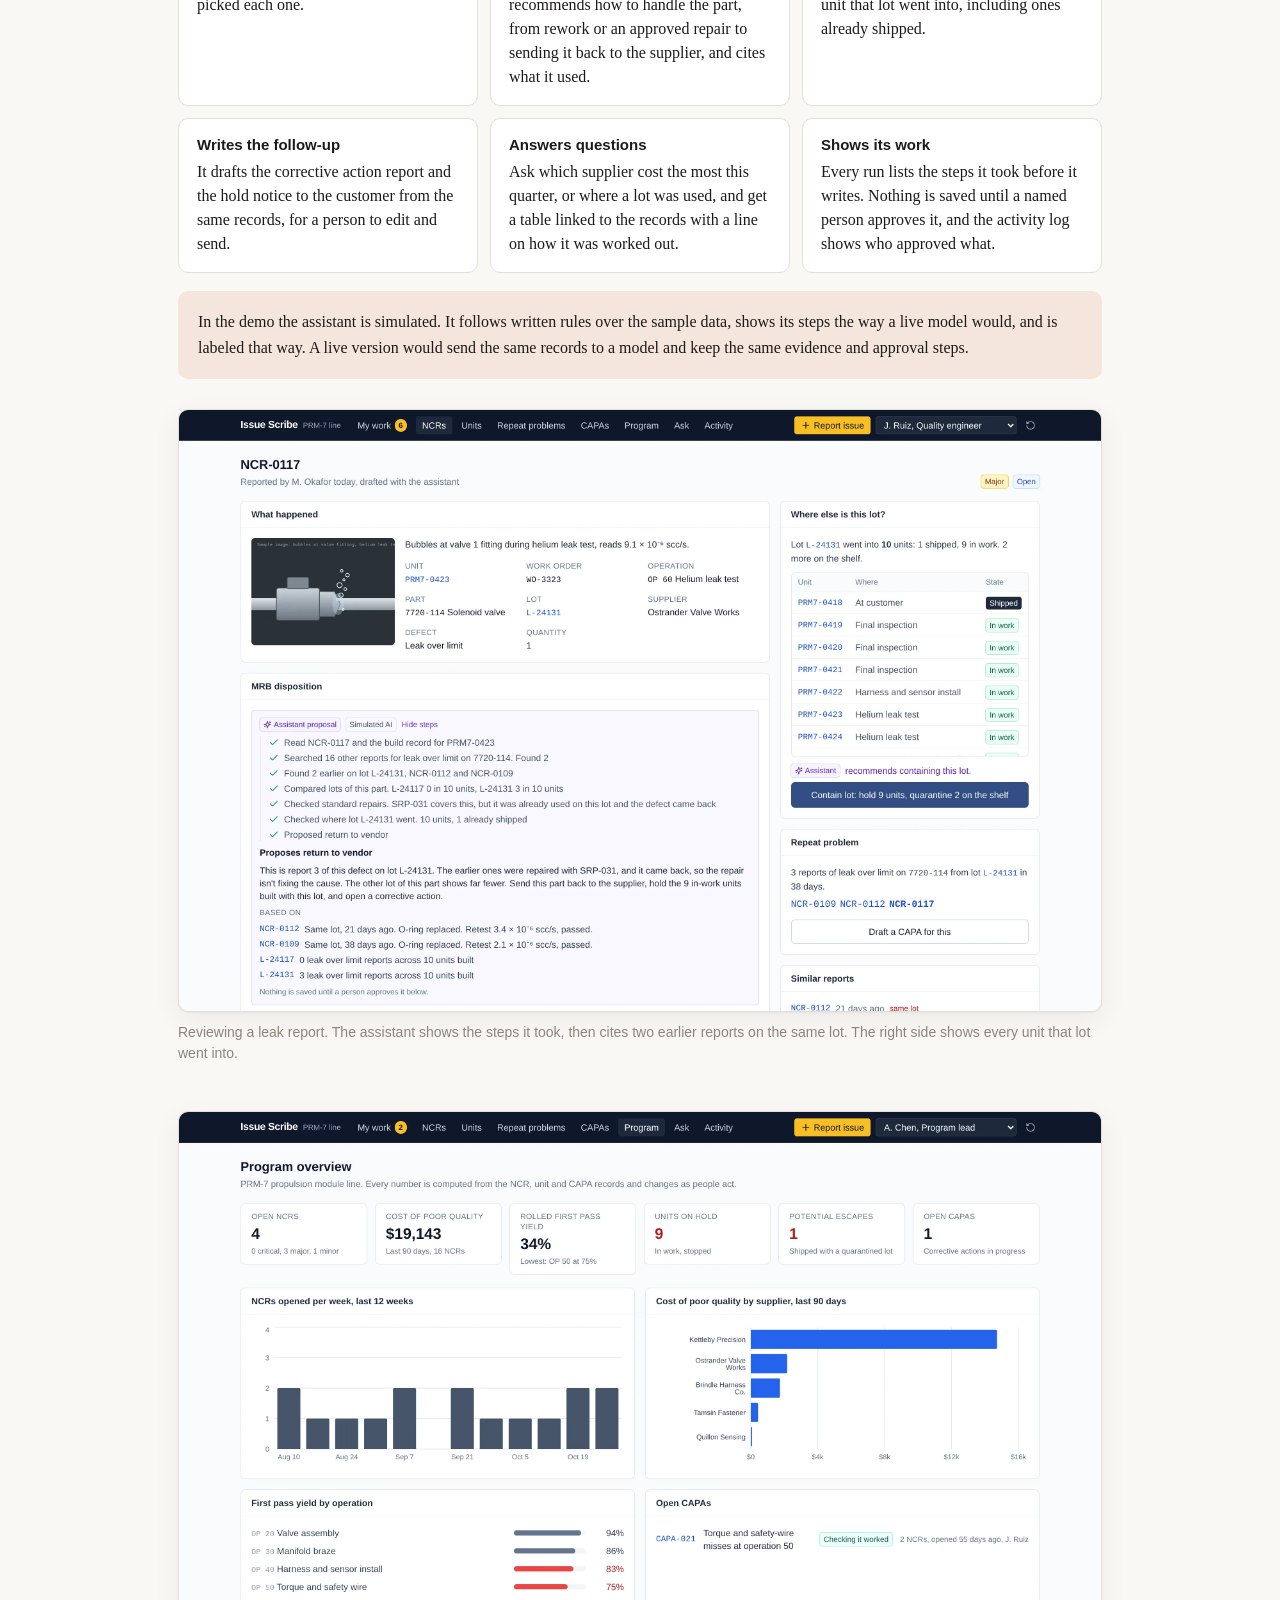
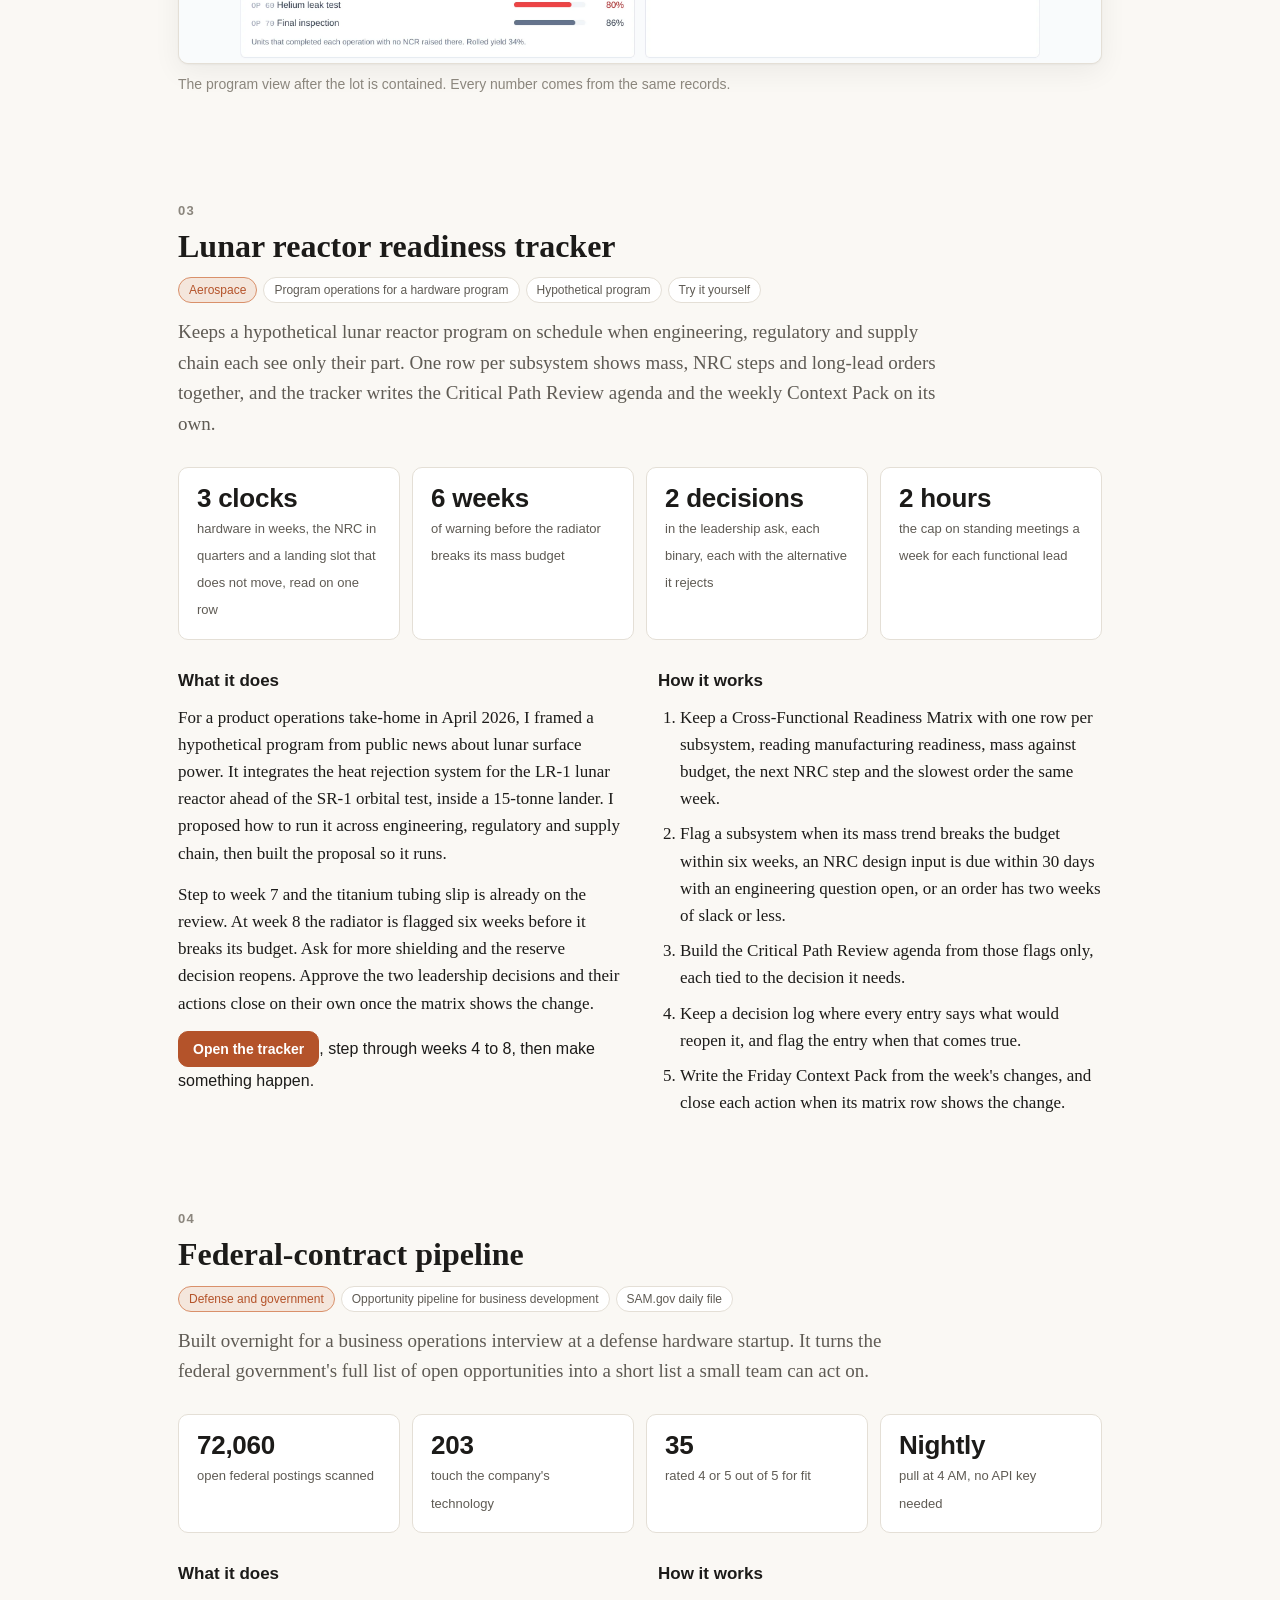
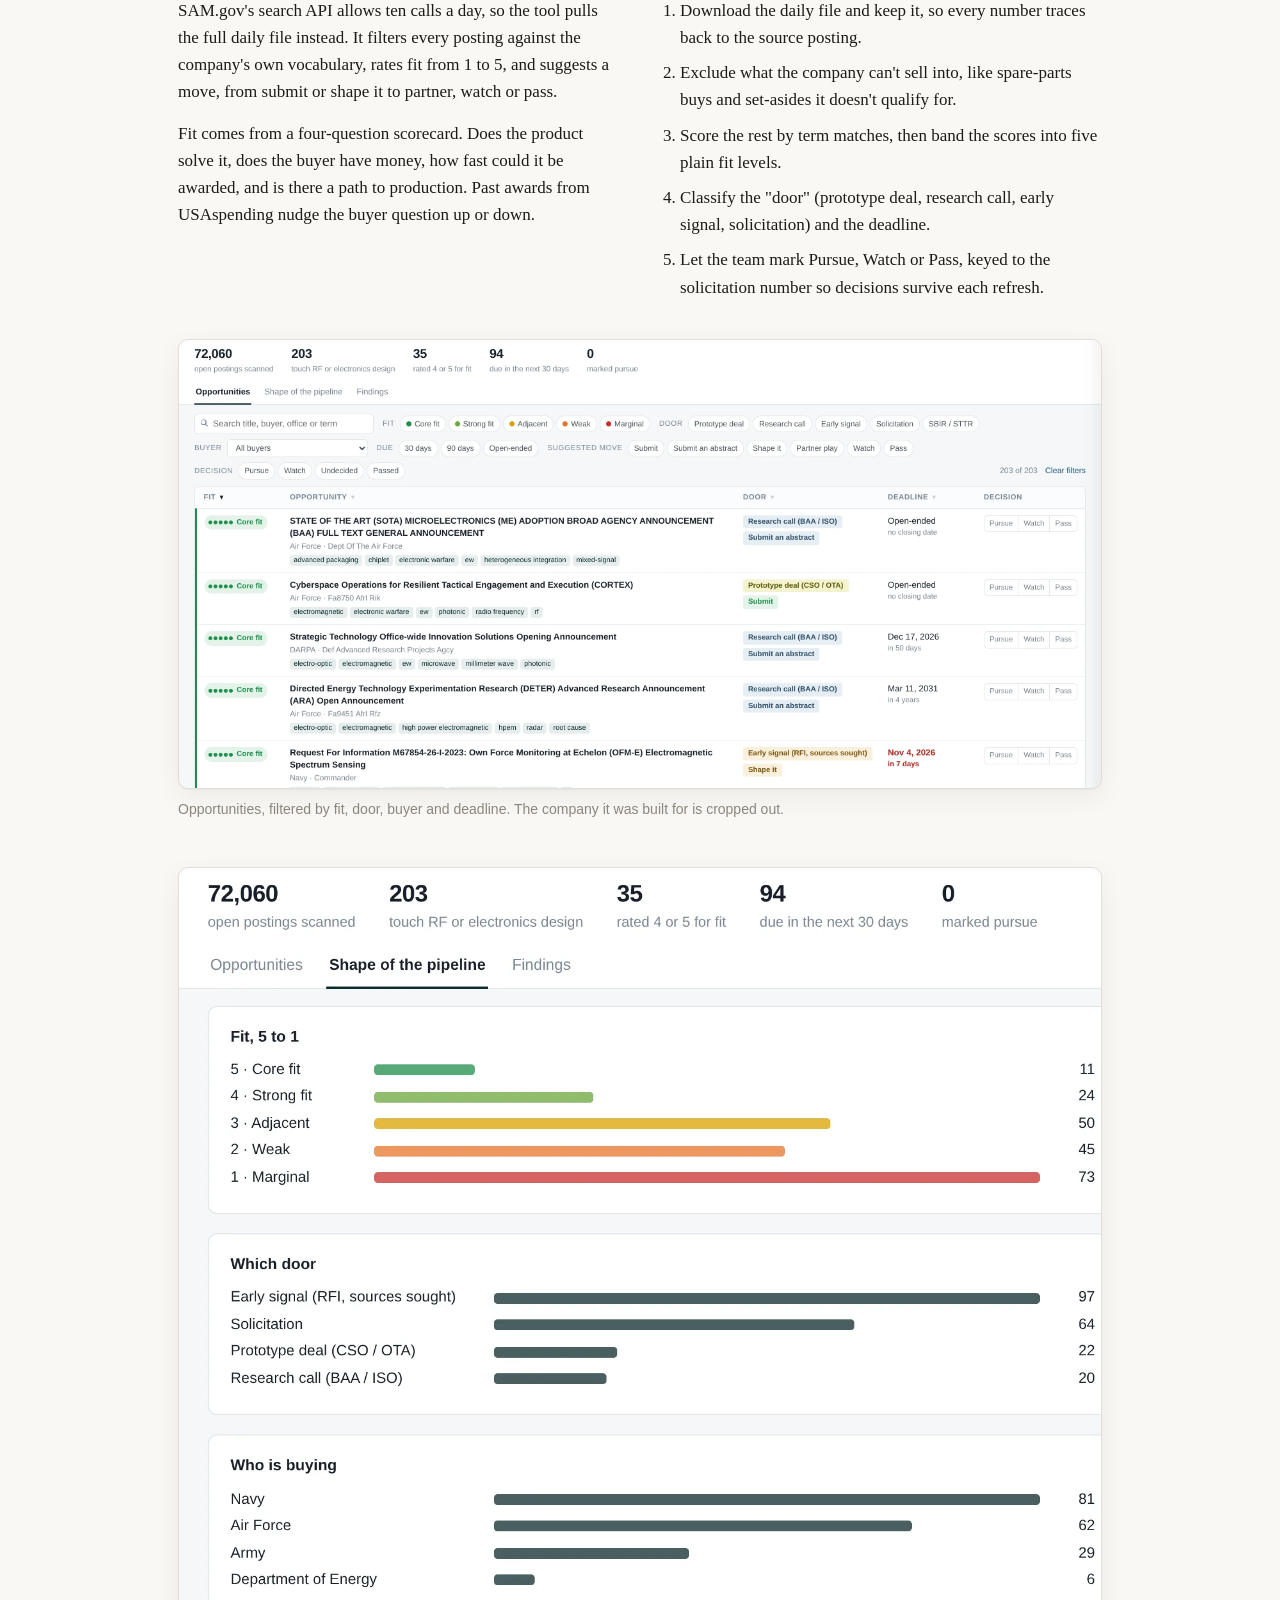
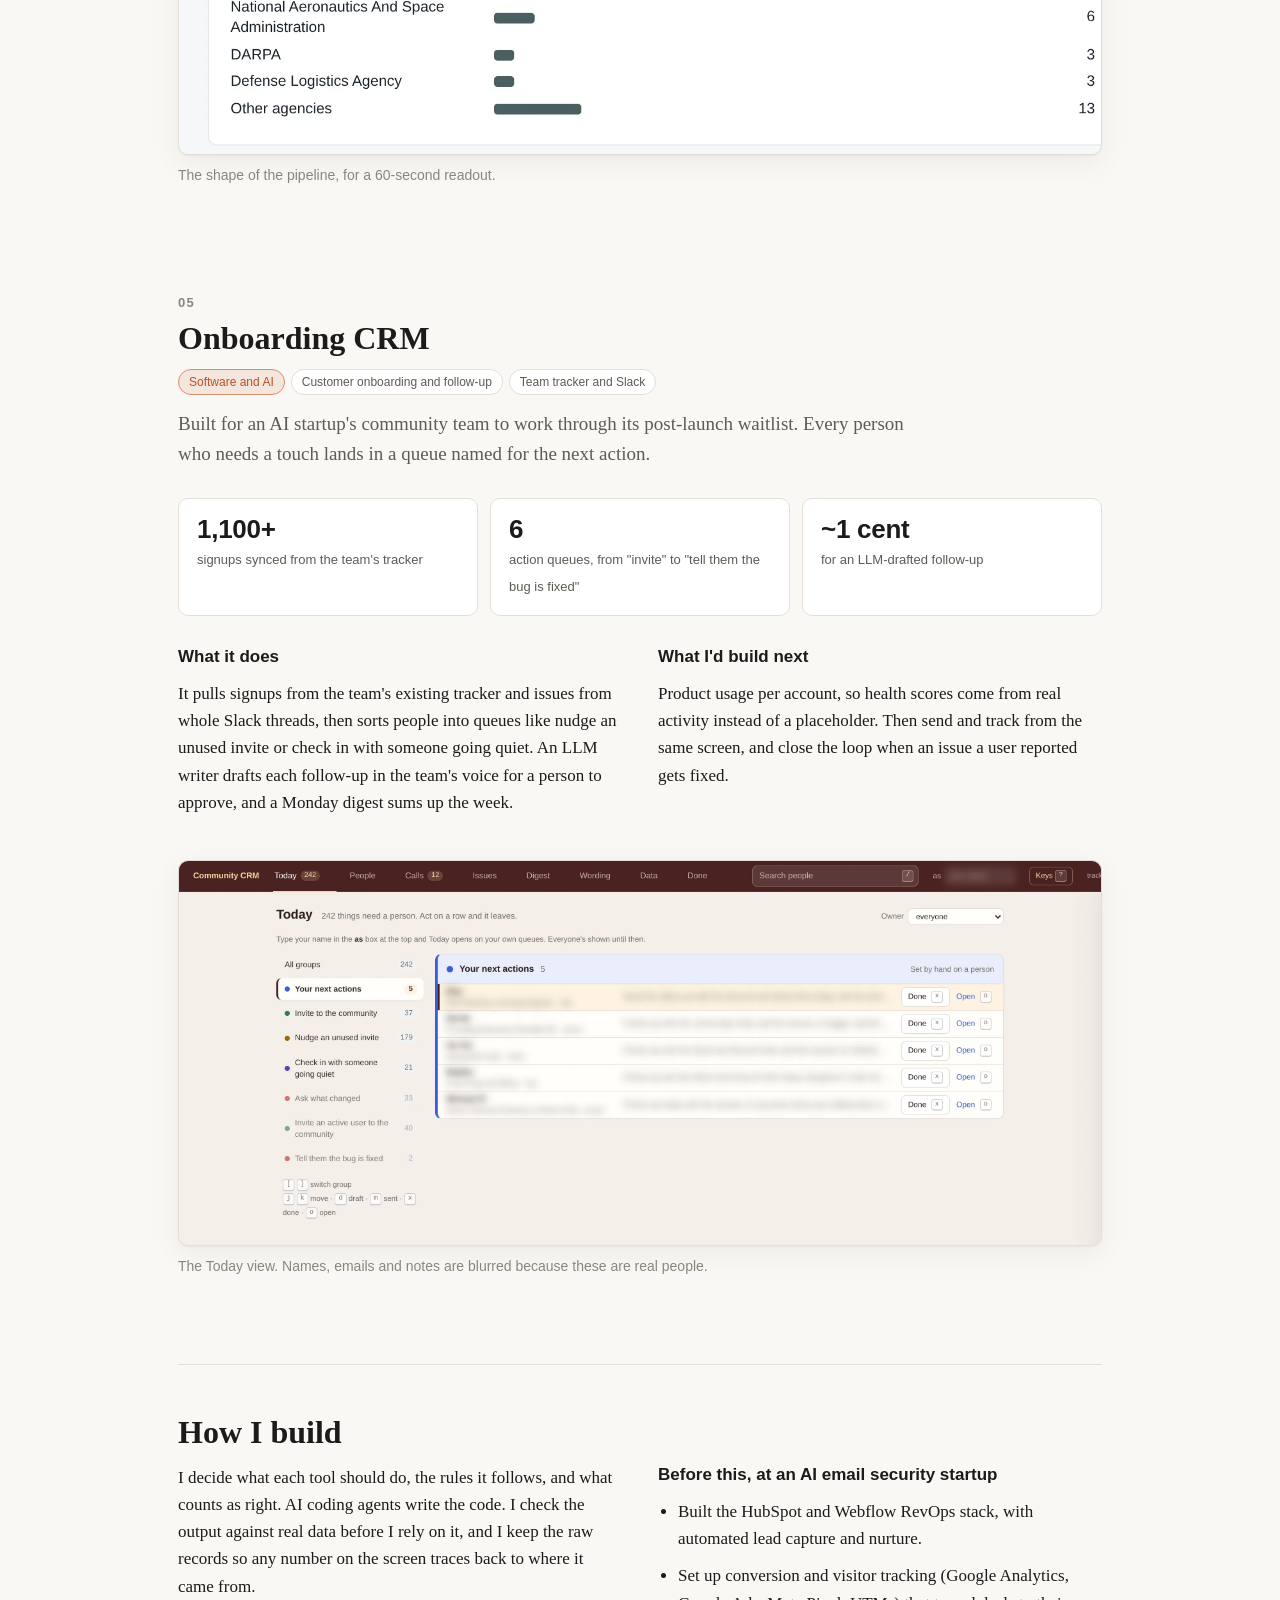
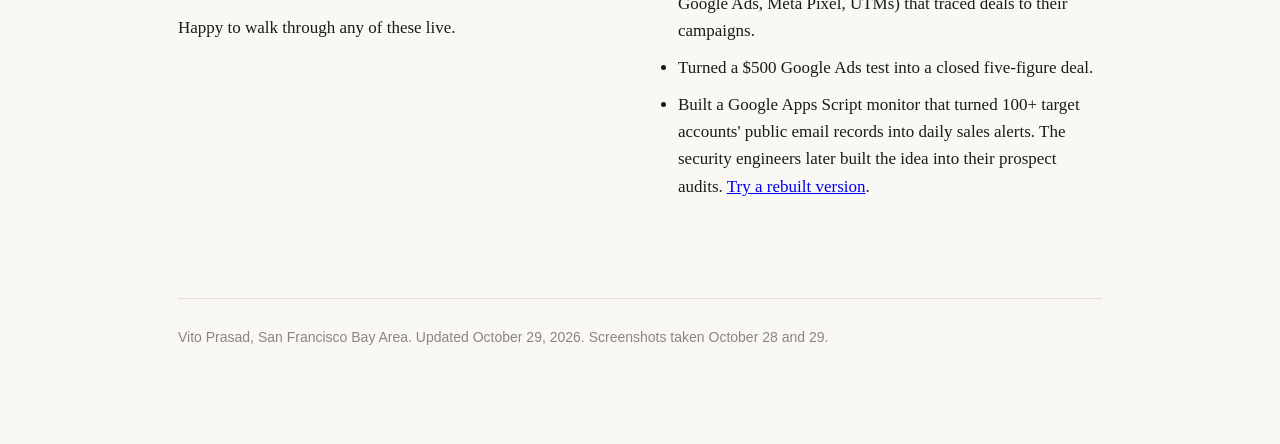
==== commit dbd3b126: "Update site" ====
--- a/index.html
+++ b/index.html
@@ -68,7 +68,7 @@
   .chip .c { color: var(--faint); margin-left: 6px; }
   .chip[aria-pressed="true"] .c { color: inherit; opacity: .7; }
   .builds-head, ol.builds .row { display: grid; gap: 14px; align-items: baseline;
-    grid-template-columns: 30px minmax(0, 1.15fr) minmax(0, 1fr) minmax(0, 1.25fr) minmax(0, 1fr) 52px; }
+    grid-template-columns: 30px minmax(0, 1.15fr) minmax(0, 1fr) minmax(0, 1.25fr) minmax(0, 1fr) auto; }
   .builds-head { font: 600 11px/1 -apple-system, "Segoe UI", Arial, sans-serif; color: var(--faint); padding: 0 6px 10px; }
   ol.builds { list-style: none; padding: 0; margin: 0; border-top: 1px solid var(--line); }
   ol.builds li { margin: 0; border-bottom: 1px solid var(--line); }
@@ -79,7 +79,8 @@
   .row .name { font-weight: 600; color: var(--ink); text-decoration: none; }
   .row .name:hover { text-decoration: underline; }
   .row .meta { color: var(--muted); }
-  .row a.try { font: 600 13px/1 var(--sans); background: var(--accent); color: #fff; padding: 7px 10px; border-radius: 8px; justify-self: end; text-decoration: none; }
+  .row a.try { font: 600 13px/1 var(--sans); background: var(--accent); color: #fff; padding: 7px 10px; border-radius: 8px; justify-self: end; align-self: start;
+                text-decoration: none; white-space: nowrap; }
   .row a.try:hover { filter: brightness(1.08); }
   .row .try { text-align: right; }
   .row { cursor: pointer; }
@@ -108,7 +109,8 @@
     ol.builds .row { grid-template-columns: 26px minmax(0, 1fr) auto; gap: 2px 10px; }
     .row .n { grid-column: 1; grid-row: 1 / span 4; }
     .row .name, .row .meta { grid-column: 2; }
-    .row a.try { font: 600 13px/1 var(--sans); background: var(--accent); color: #fff; padding: 7px 10px; border-radius: 8px; justify-self: end; text-decoration: none; }
+    .row a.try { font: 600 13px/1 var(--sans); background: var(--accent); color: #fff; padding: 7px 10px; border-radius: 8px; justify-self: end; align-self: start;
+                text-decoration: none; white-space: nowrap; }
   .row a.try:hover { filter: brightness(1.08); }
   .row .try { grid-column: 3; grid-row: 1; }
     .row .meta { font-size: 14px; }
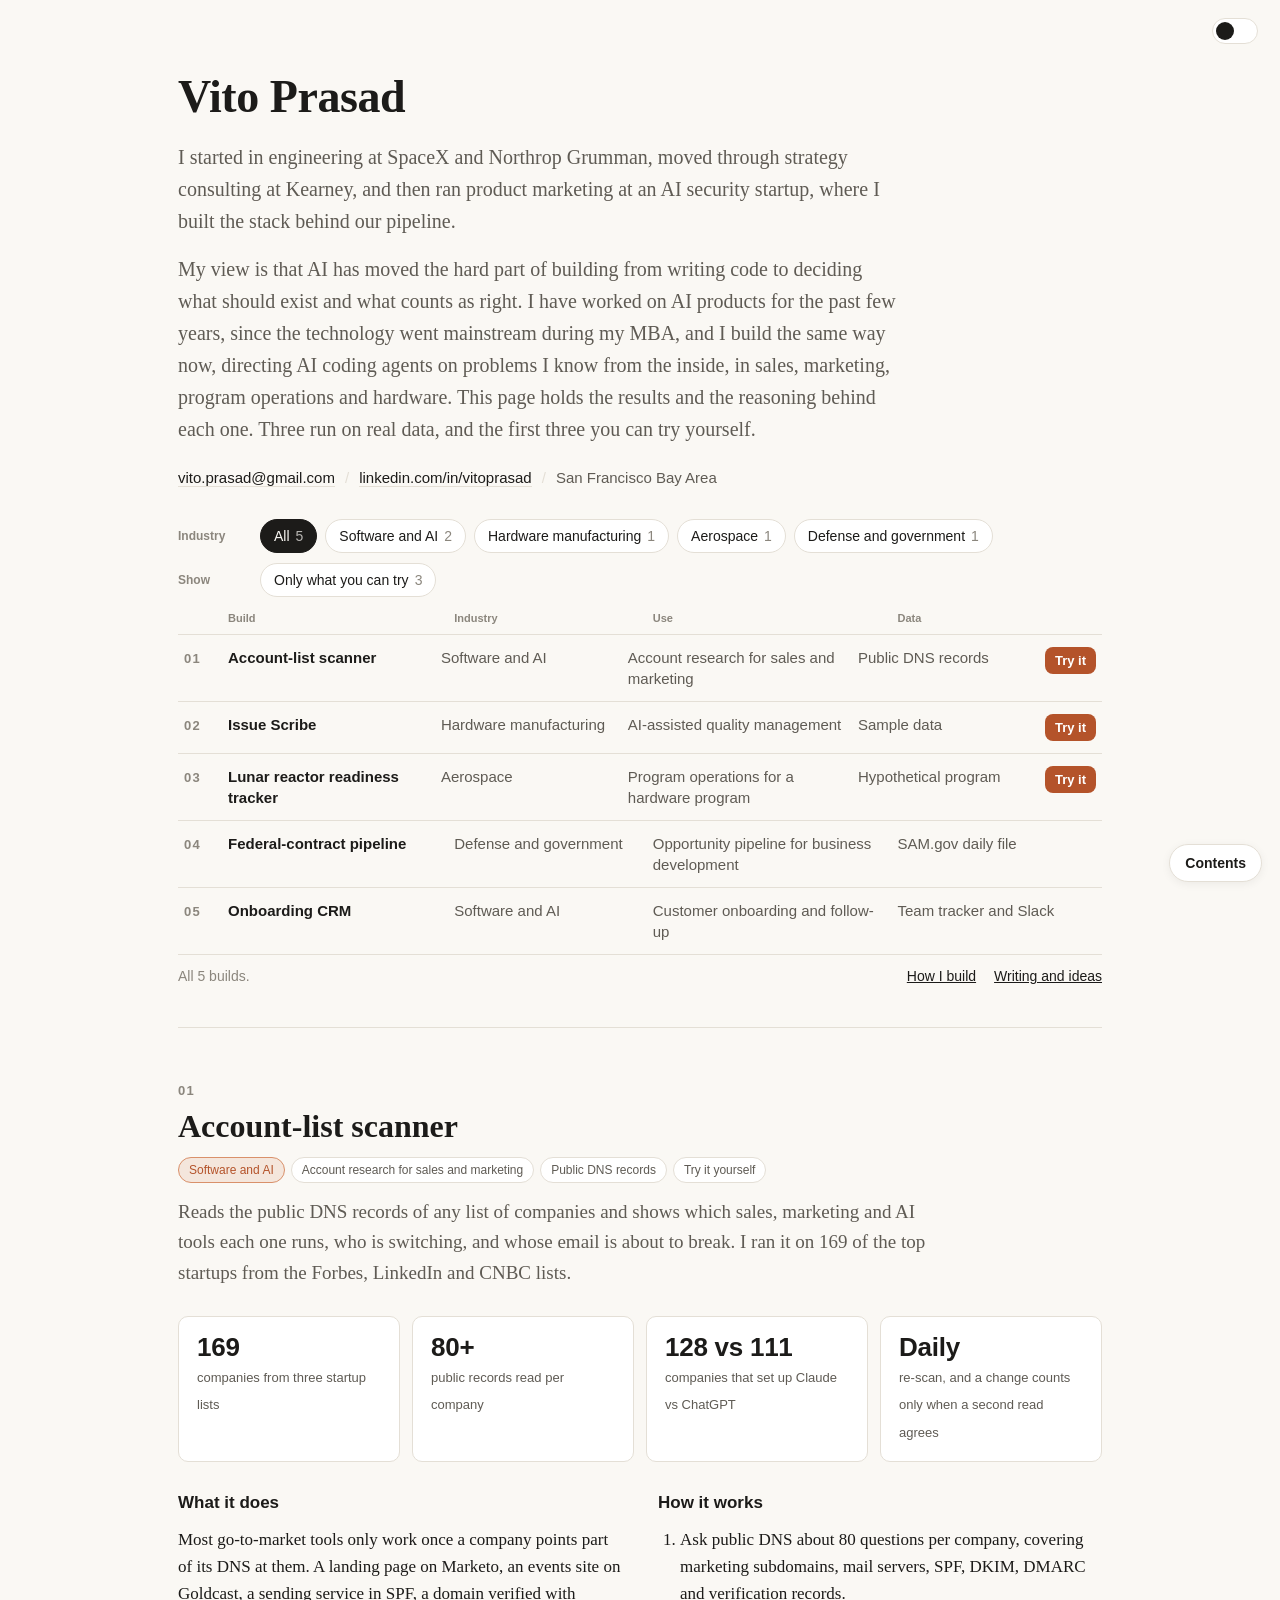
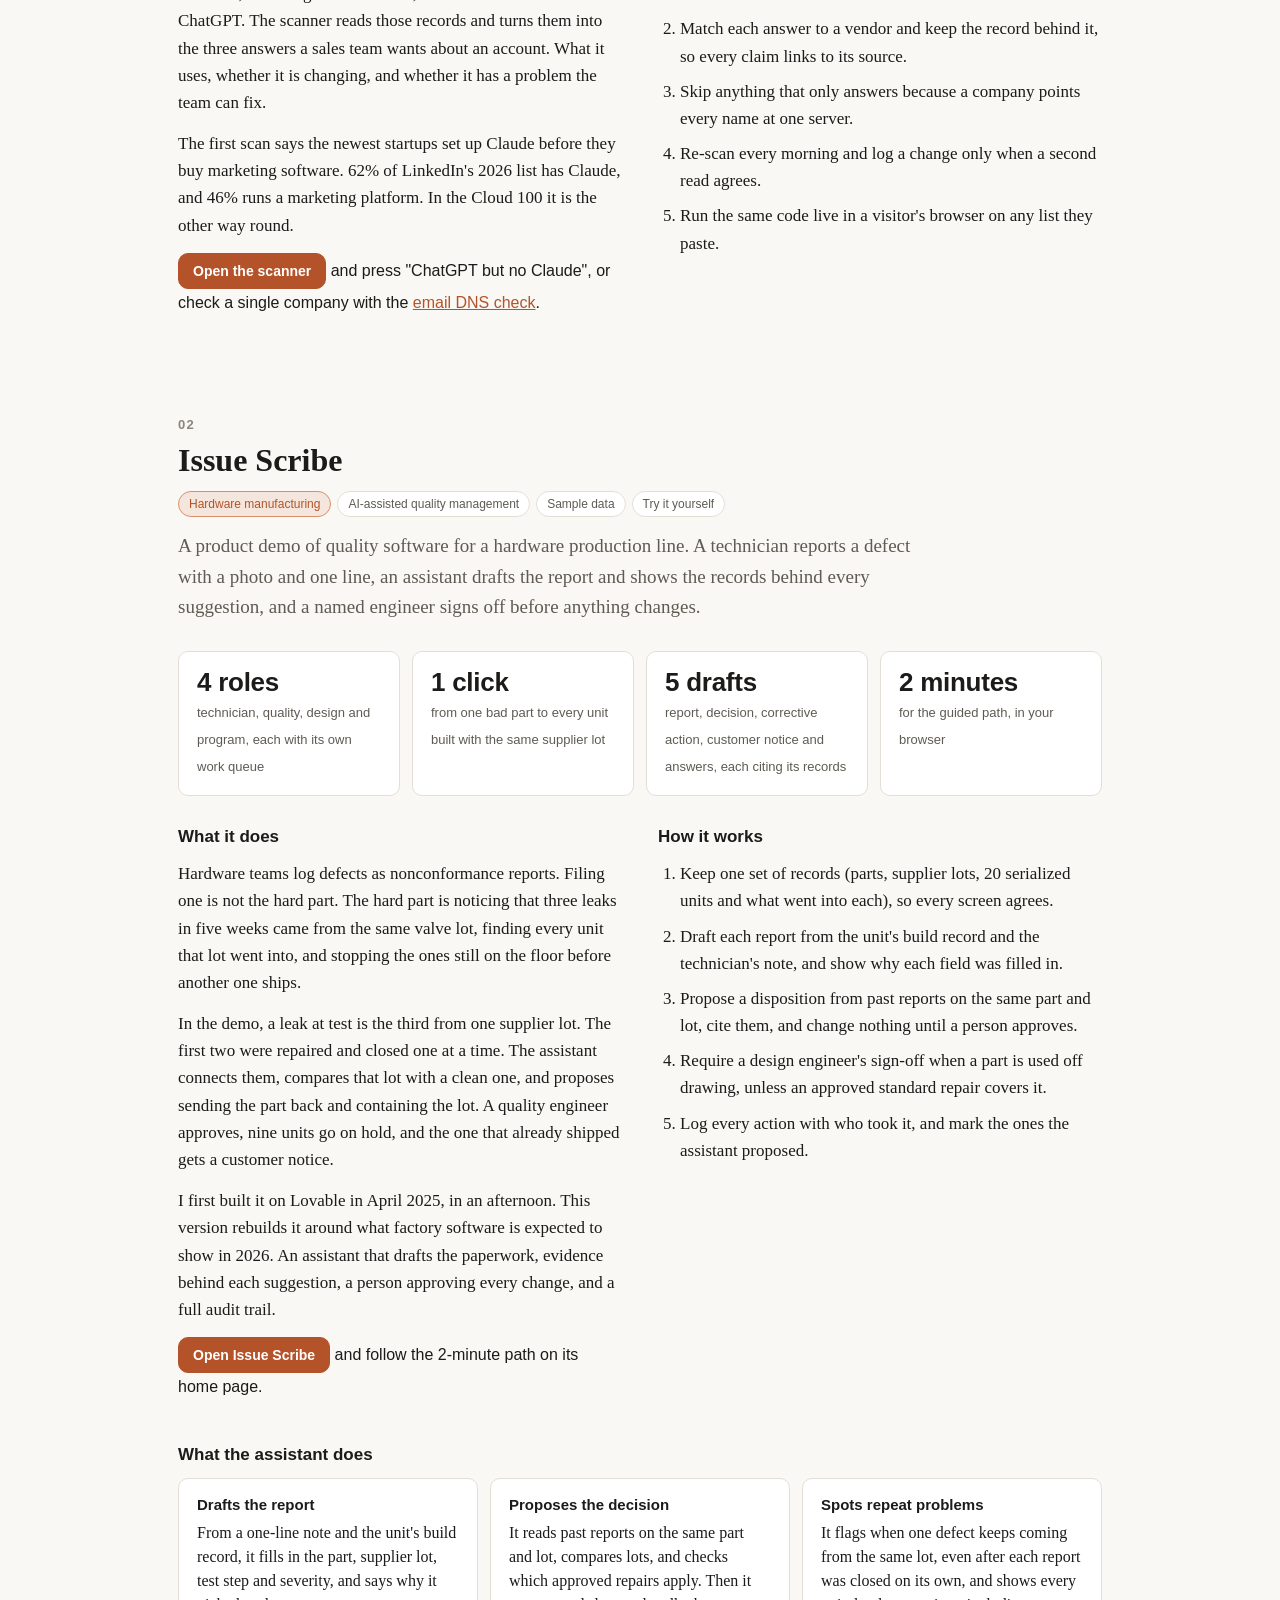
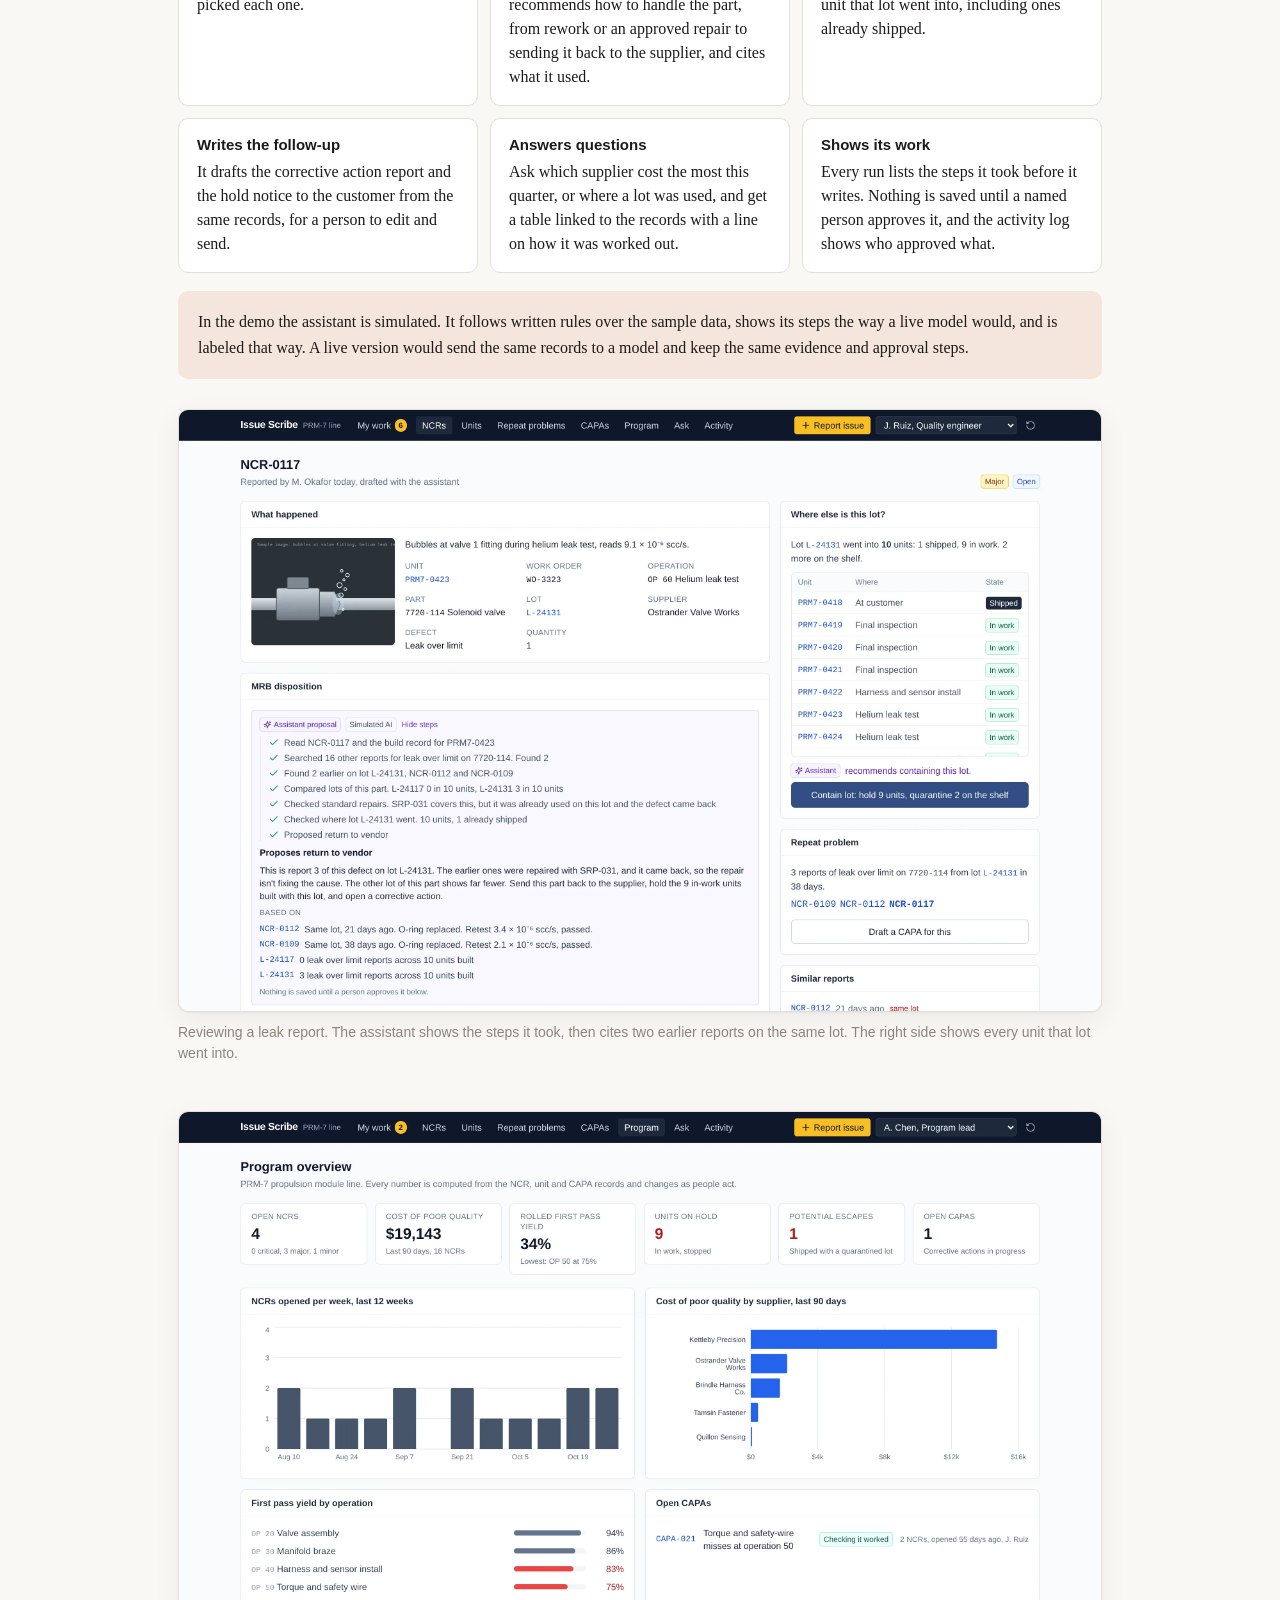
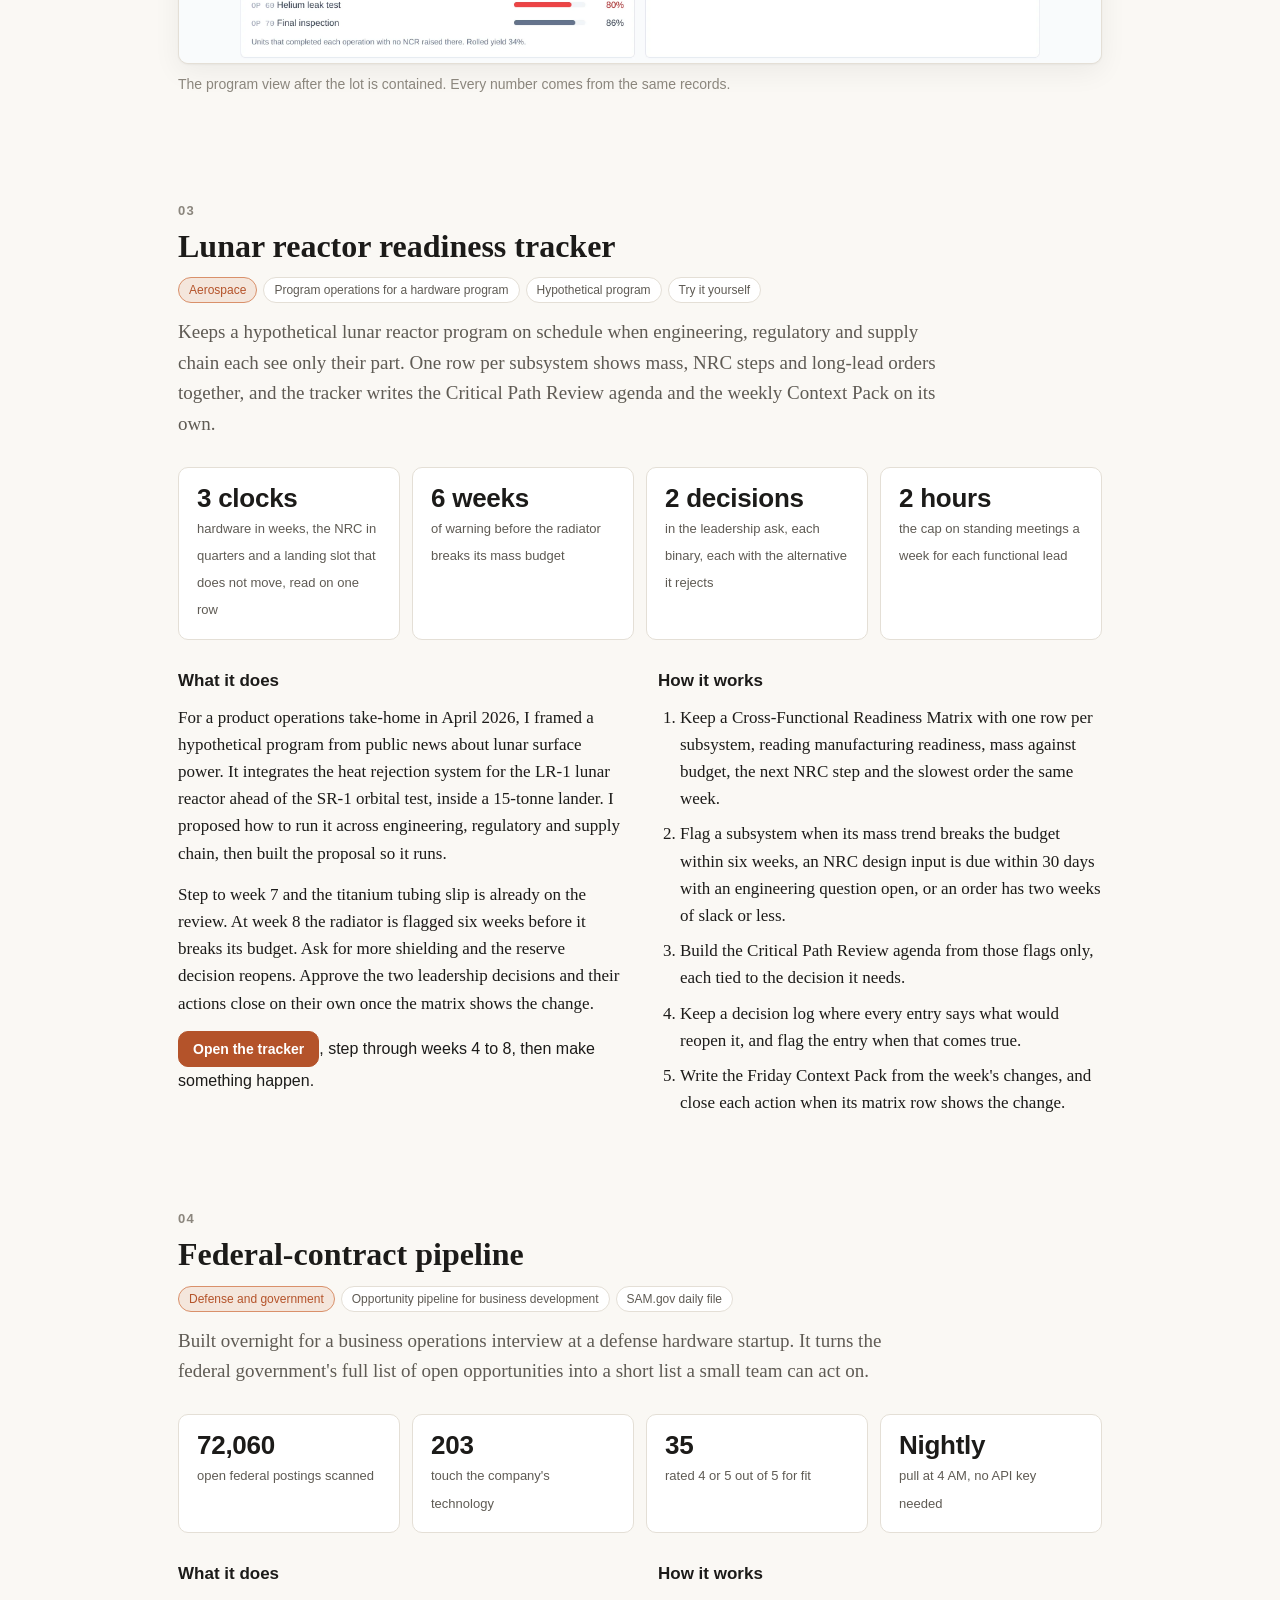
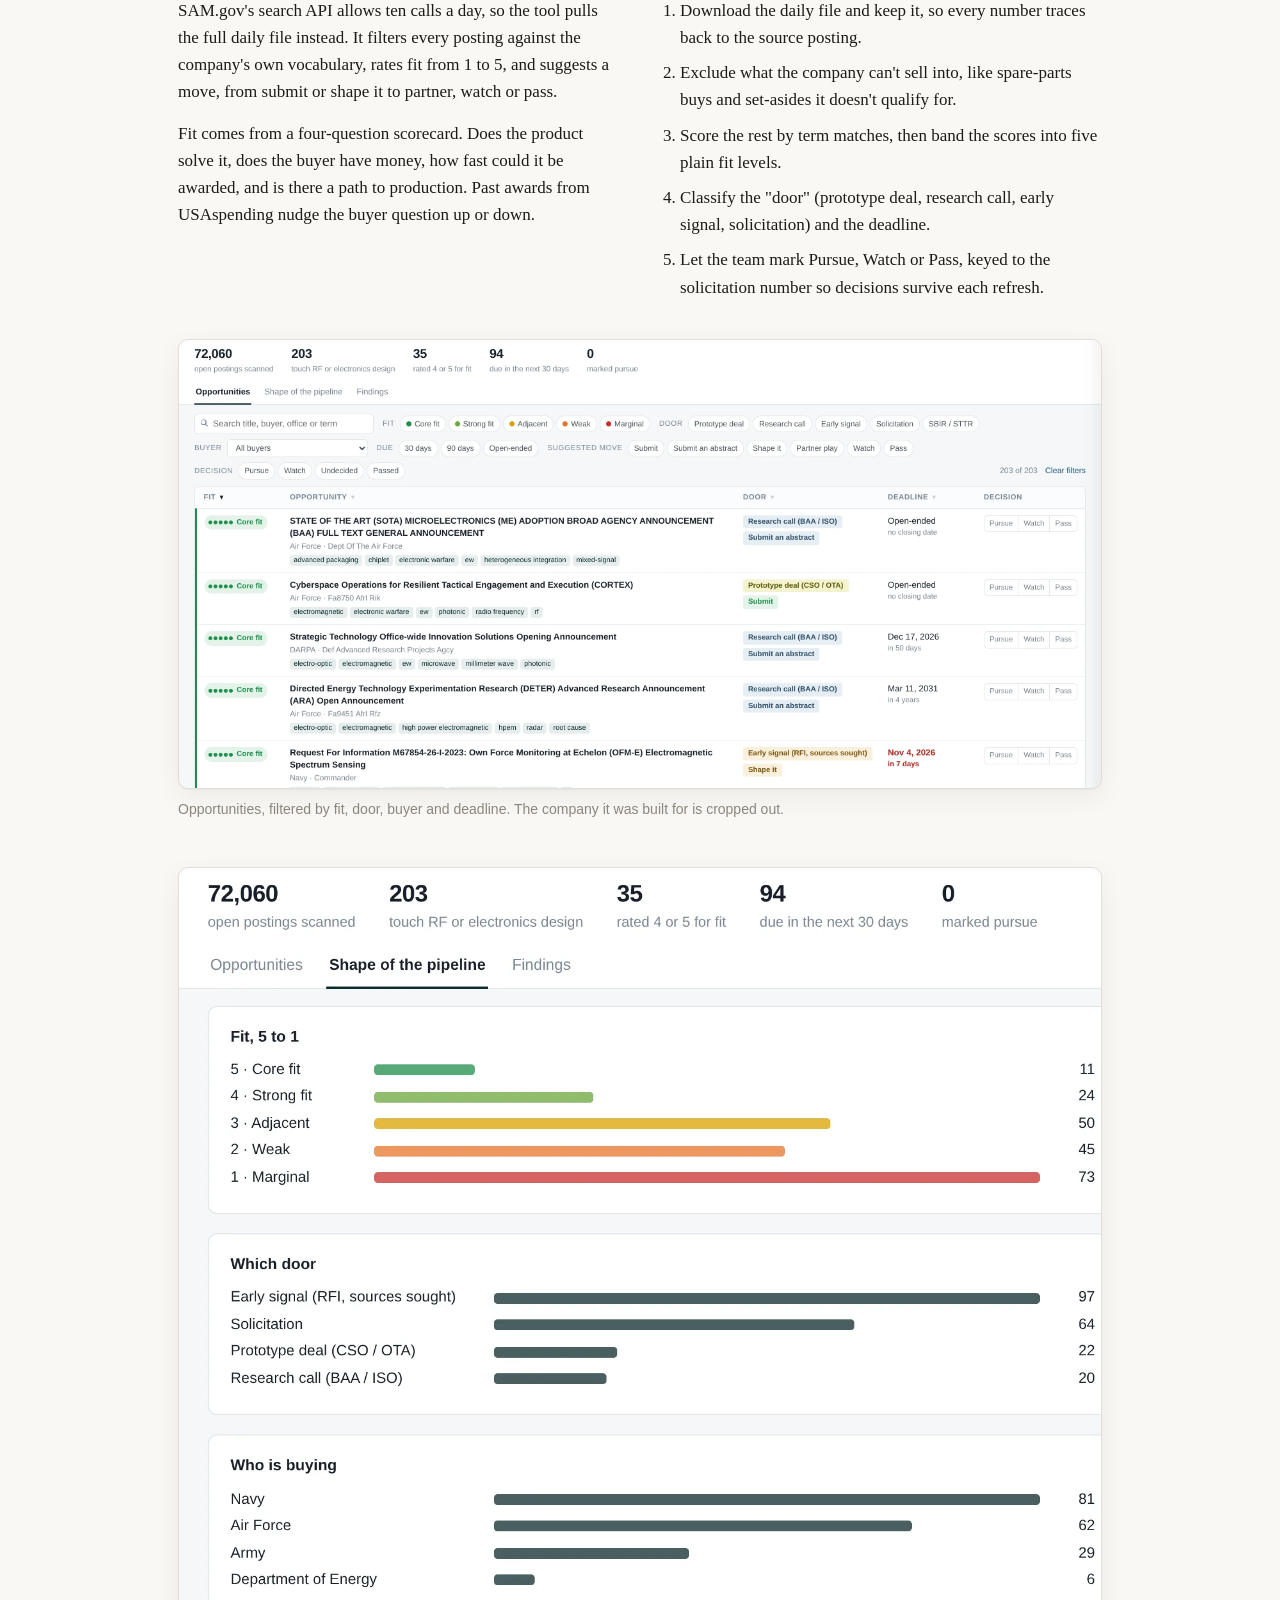
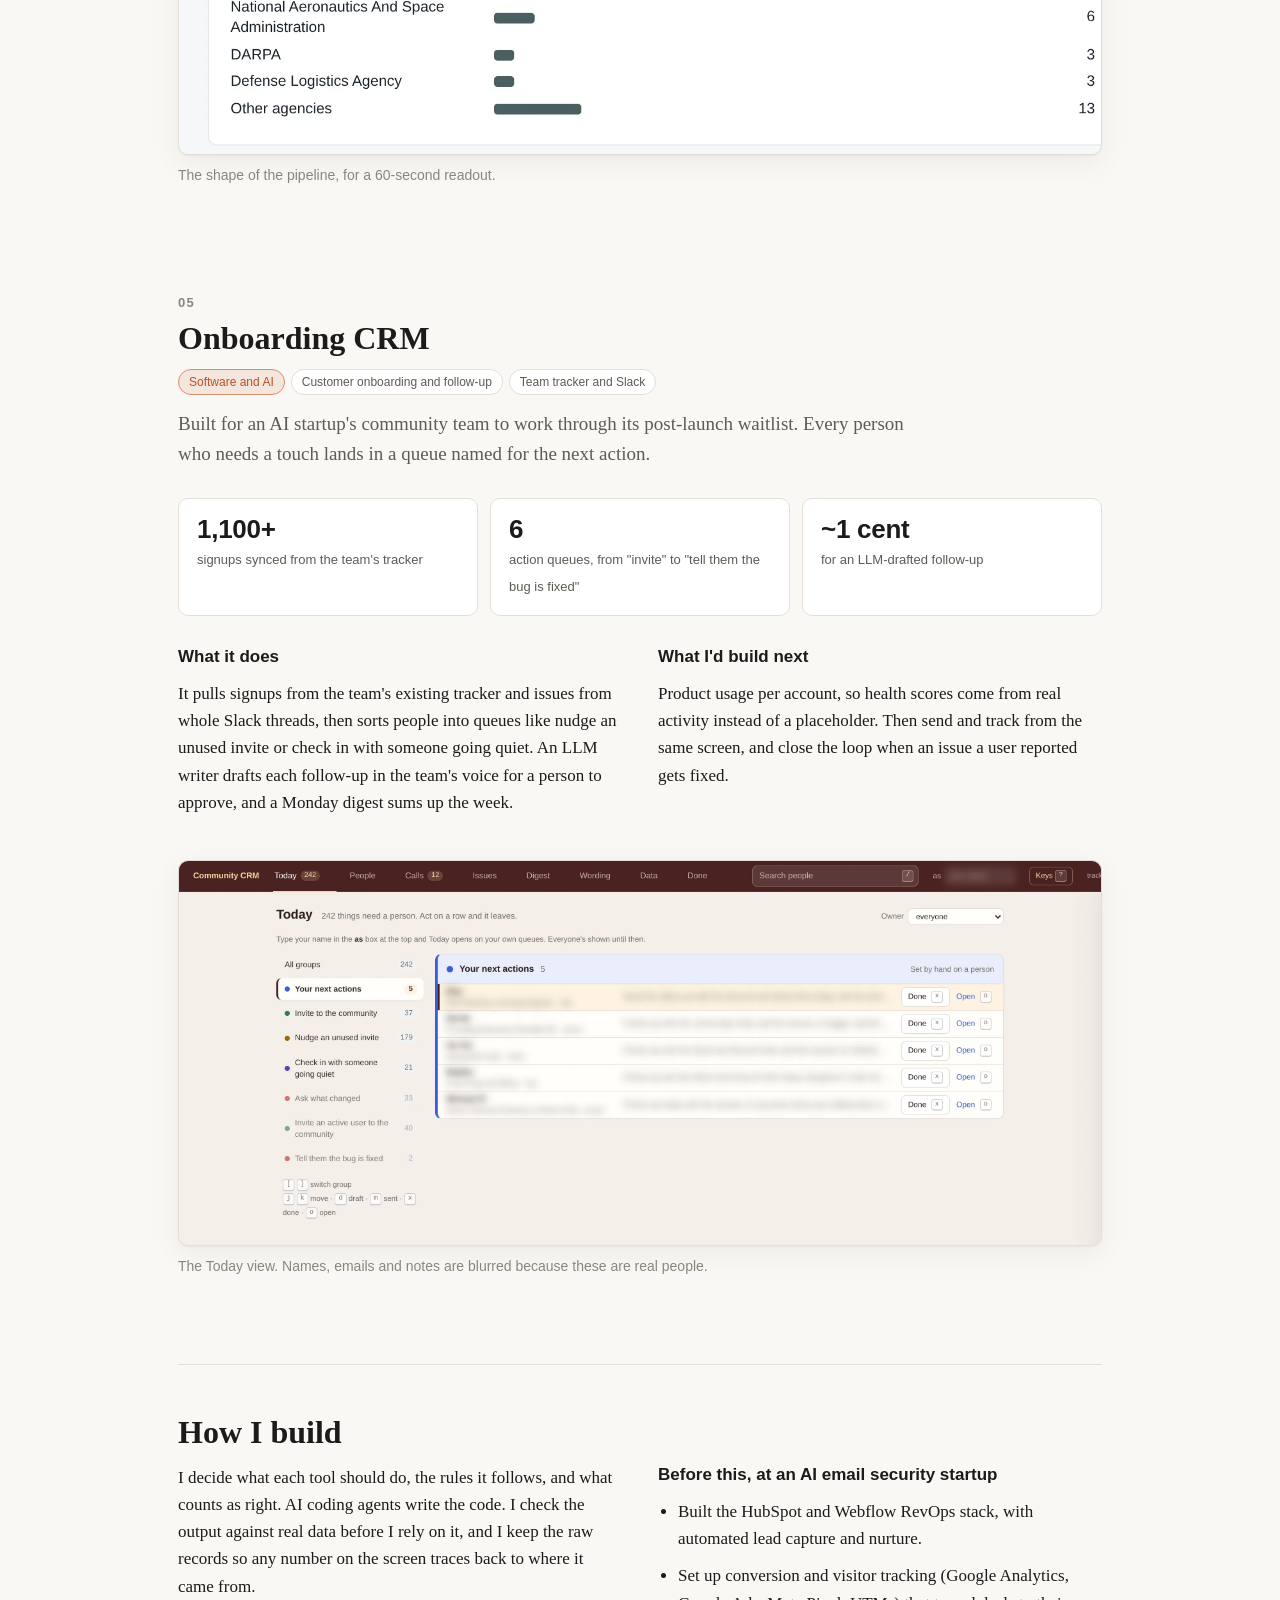
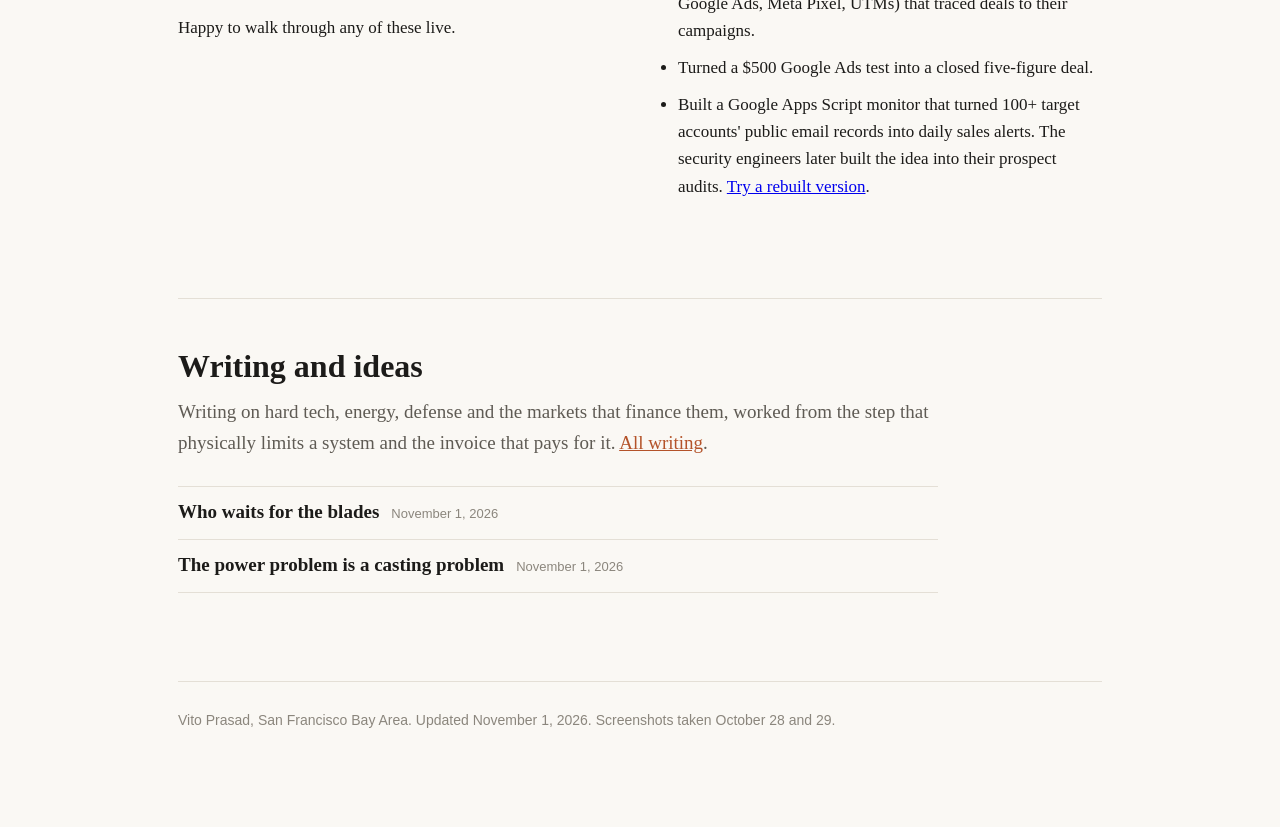
==== commit 8faca040: "Update site" ====
--- a/index.html
+++ b/index.html
@@ -5,6 +5,7 @@
 <meta name="viewport" content="width=device-width, initial-scale=1">
 <title>Vito Prasad, builds</title>
 <meta name="description" content="Working tools Vito Prasad built in October 2026 by directing AI coding agents, across sales, marketing, product operations and hardware quality.">
+<link rel="icon" href="data:,">
 <script>(function(){try{var t=localStorage.getItem("theme")||(matchMedia("(prefers-color-scheme: dark)").matches?"dark":"light");document.documentElement.dataset.theme=t}catch(e){}})()</script>
 <link rel="stylesheet" href="site.css">
 <style>
@@ -97,6 +98,17 @@
   .feature b { display: block; font: 600 15px/1.3 -apple-system, "Segoe UI", Arial, sans-serif; margin: 0 0 6px; }
   .feature p { font-size: 16px; line-height: 1.5; margin: 0; }
   .assist { margin: 0 0 30px; }
+  ol.pieces { list-style: none; padding: 0; margin: 4px 0 0; border-top: 1px solid var(--line); max-width: 760px; }
+  ol.pieces li { margin: 0; padding: 18px 0 20px; border-bottom: 1px solid var(--line); }
+  ol.pieces .piece { font-size: 22px; line-height: 1.3; font-weight: 600; color: var(--ink); text-decoration: none; }
+  ol.pieces .piece:hover { text-decoration: underline; text-decoration-color: var(--faint); text-underline-offset: 4px; }
+  ol.pieces .when { display: block; font: 13px/1.4 -apple-system, "Segoe UI", Arial, sans-serif; color: var(--faint); margin: 5px 0 8px; }
+  ol.pieces p { font-size: 17px; line-height: 1.55; color: var(--muted); margin: 0; }
+  ol.pieces.compact li { padding: 12px 0 13px; }
+  ol.pieces.compact .piece { font-size: 19px; }
+  ol.pieces.compact .when { display: inline; margin: 0 0 0 12px; }
+  .one-line a { color: var(--accent); }
+  .index-foot .links a + a { margin-left: 18px; }
   footer { border-top: 1px solid var(--line); padding-top: 28px; margin-top: 72px;
            font: 14px/1.5 -apple-system, "Segoe UI", Arial, sans-serif; color: var(--faint); }
   @media (max-width: 760px) {
@@ -150,7 +162,7 @@
       <li data-industry="defense" data-try="no"><div class="row lift" data-href="#federal"><span class="n">04</span><a class="name" href="#federal">Federal-contract pipeline</a><span class="meta">Defense and government</span><span class="meta">Opportunity pipeline for business development</span><span class="meta data">SAM.gov daily file</span></div></li>
       <li data-industry="software" data-try="no"><div class="row lift" data-href="#crm"><span class="n">05</span><a class="name" href="#crm">Onboarding CRM</a><span class="meta">Software and AI</span><span class="meta">Customer onboarding and follow-up</span><span class="meta data">Team tracker and Slack</span></div></li>
     </ol>
-    <p class="index-foot"><span><span id="shown">All 5 builds.</span> <button class="linkish" type="button" id="show-all" hidden>Show all</button></span><a href="#how">How I build</a></p>
+    <p class="index-foot"><span><span id="shown">All 5 builds.</span> <button class="linkish" type="button" id="show-all" hidden>Show all</button></span><span class="links"><a href="#how">How I build</a><a href="writing/">Writing and ideas</a></span></p>
   </div>
 </header>
 
@@ -355,7 +367,18 @@
   </div>
 </section>
 
-<footer>Vito Prasad, San Francisco Bay Area. Updated October 29, 2026. Screenshots taken October 28 and 29.</footer>
+<section class="build before" id="writing">
+  <h2>Writing and ideas</h2>
+  <p class="one-line">Writing on hard tech, energy, defense and the markets that finance them, worked from the step that physically limits a system and the invoice that pays for it. <a href="writing/">All writing</a>.</p>
+  <!-- writing-list:start, built by build_essay_pages.py -->
+  <ol class="pieces compact">
+    <li><a class="piece" href="writing/who-waits-for-the-blades/">Who waits for the blades</a><span class="when">November 1, 2026</span></li>
+    <li><a class="piece" href="writing/the-power-problem-is-a-casting-problem/">The power problem is a casting problem</a><span class="when">November 1, 2026</span></li>
+  </ol>
+  <!-- writing-list:end -->
+</section>
+
+<footer>Vito Prasad, San Francisco Bay Area. Updated November 1, 2026. Screenshots taken October 28 and 29.</footer>
 </main>
 <script>
 (function () {
@@ -392,7 +415,7 @@
   document.getElementById("show-all").addEventListener("click", function () { industry = "all"; tryOnly = false; apply(); });
 })();
 </script>
-<script type="application/json" id="contents">[{"id": "scanner", "label": "Account-list scanner"}, {"id": "issue-scribe", "label": "Issue Scribe"}, {"id": "lunar-reactor-tracker", "label": "Lunar reactor tracker"}, {"id": "federal", "label": "Federal-contract pipeline"}, {"id": "crm", "label": "Onboarding CRM"}, {"id": "how", "label": "How I build"}]</script>
+<script type="application/json" id="contents">[{"id": "scanner", "label": "Account-list scanner"}, {"id": "issue-scribe", "label": "Issue Scribe"}, {"id": "lunar-reactor-tracker", "label": "Lunar reactor tracker"}, {"id": "federal", "label": "Federal-contract pipeline"}, {"id": "crm", "label": "Onboarding CRM"}, {"id": "how", "label": "How I build"}, {"id": "writing", "label": "Writing and ideas"}]</script>
 <script src="site.js" defer></script>
 </body>
 </html>
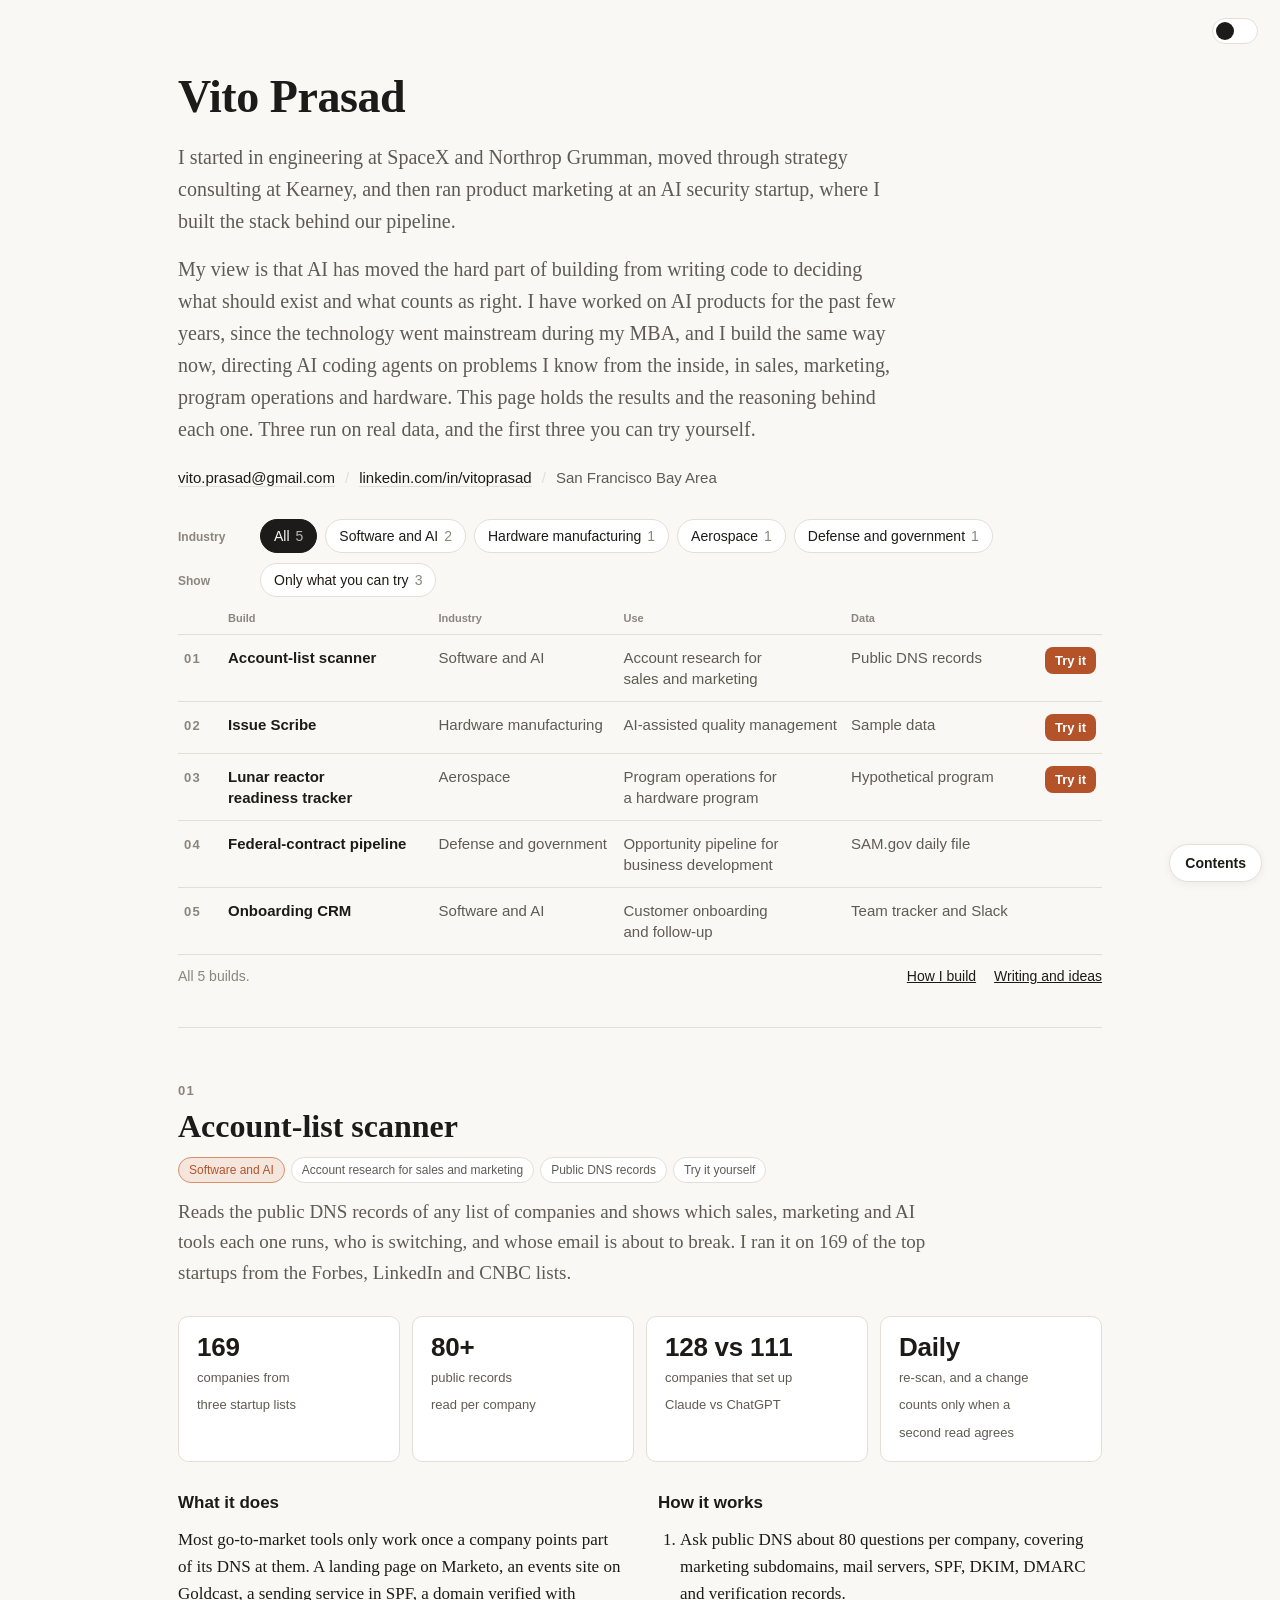
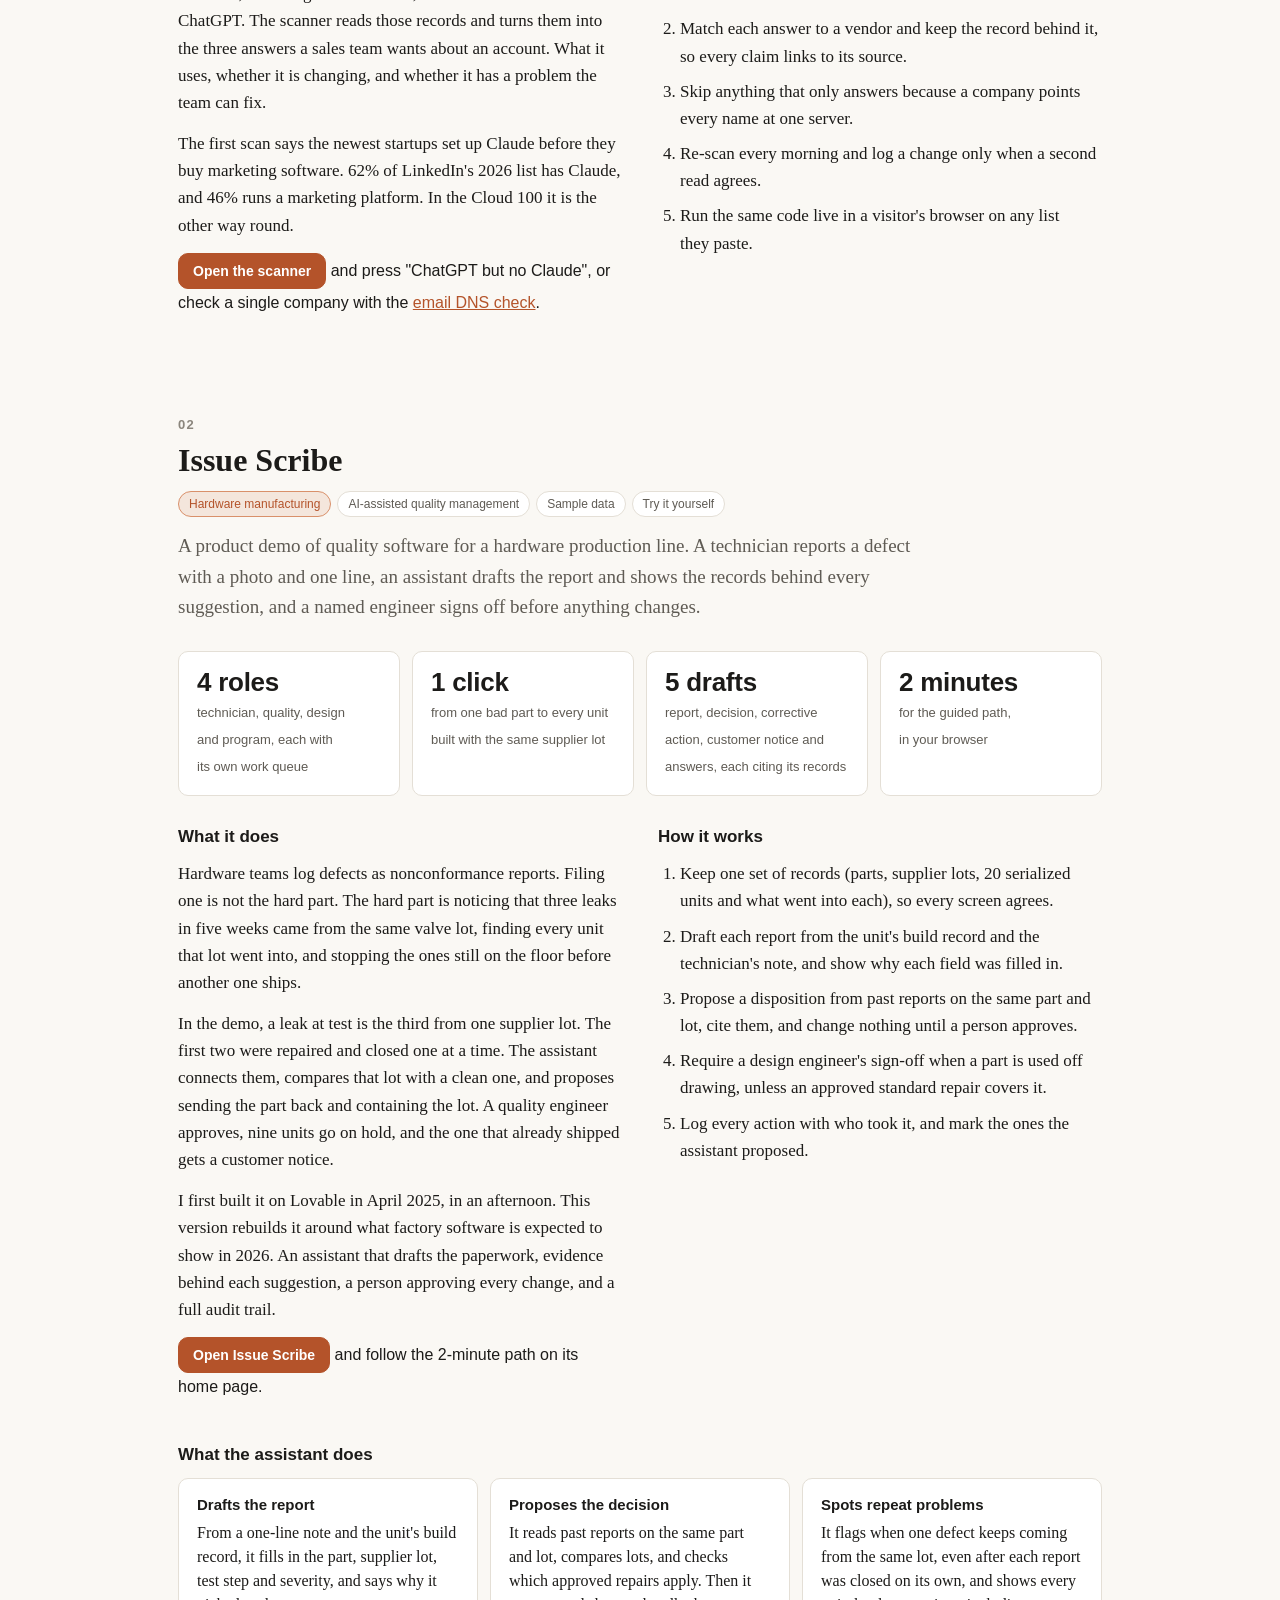
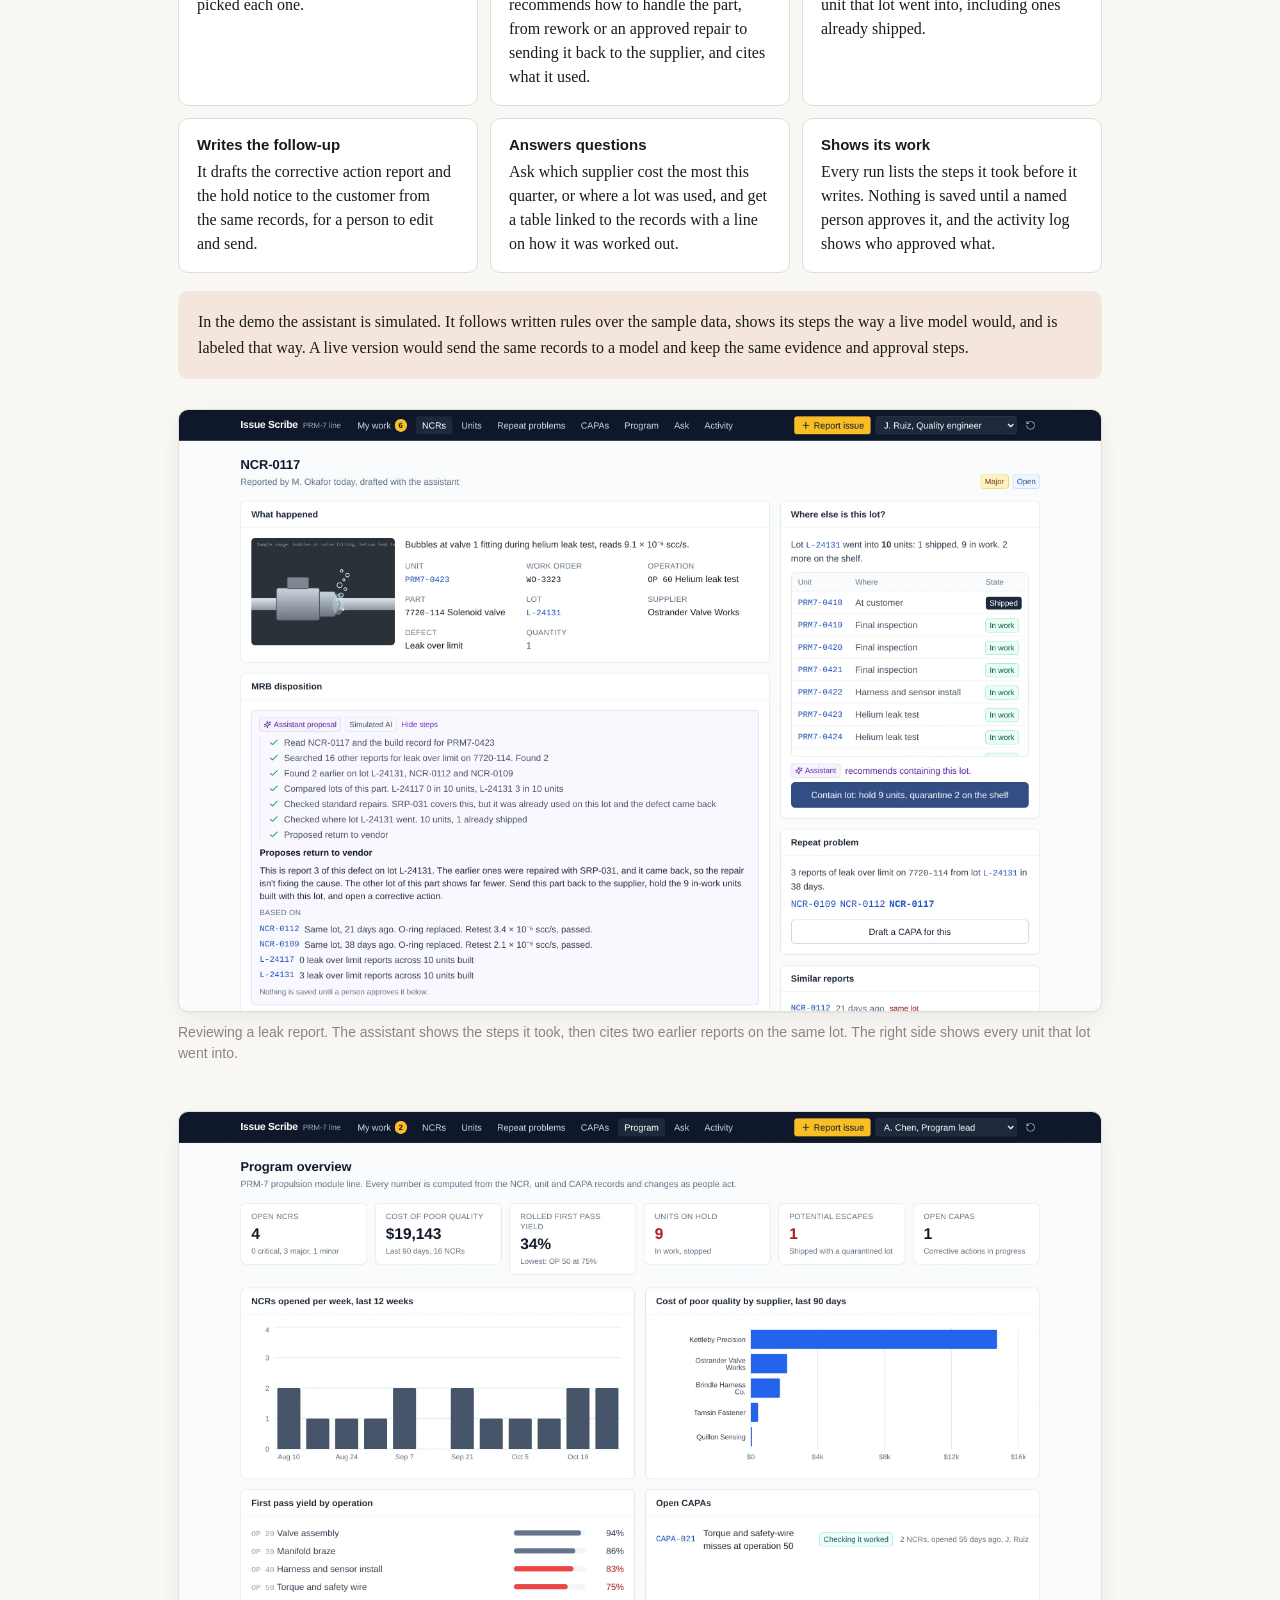
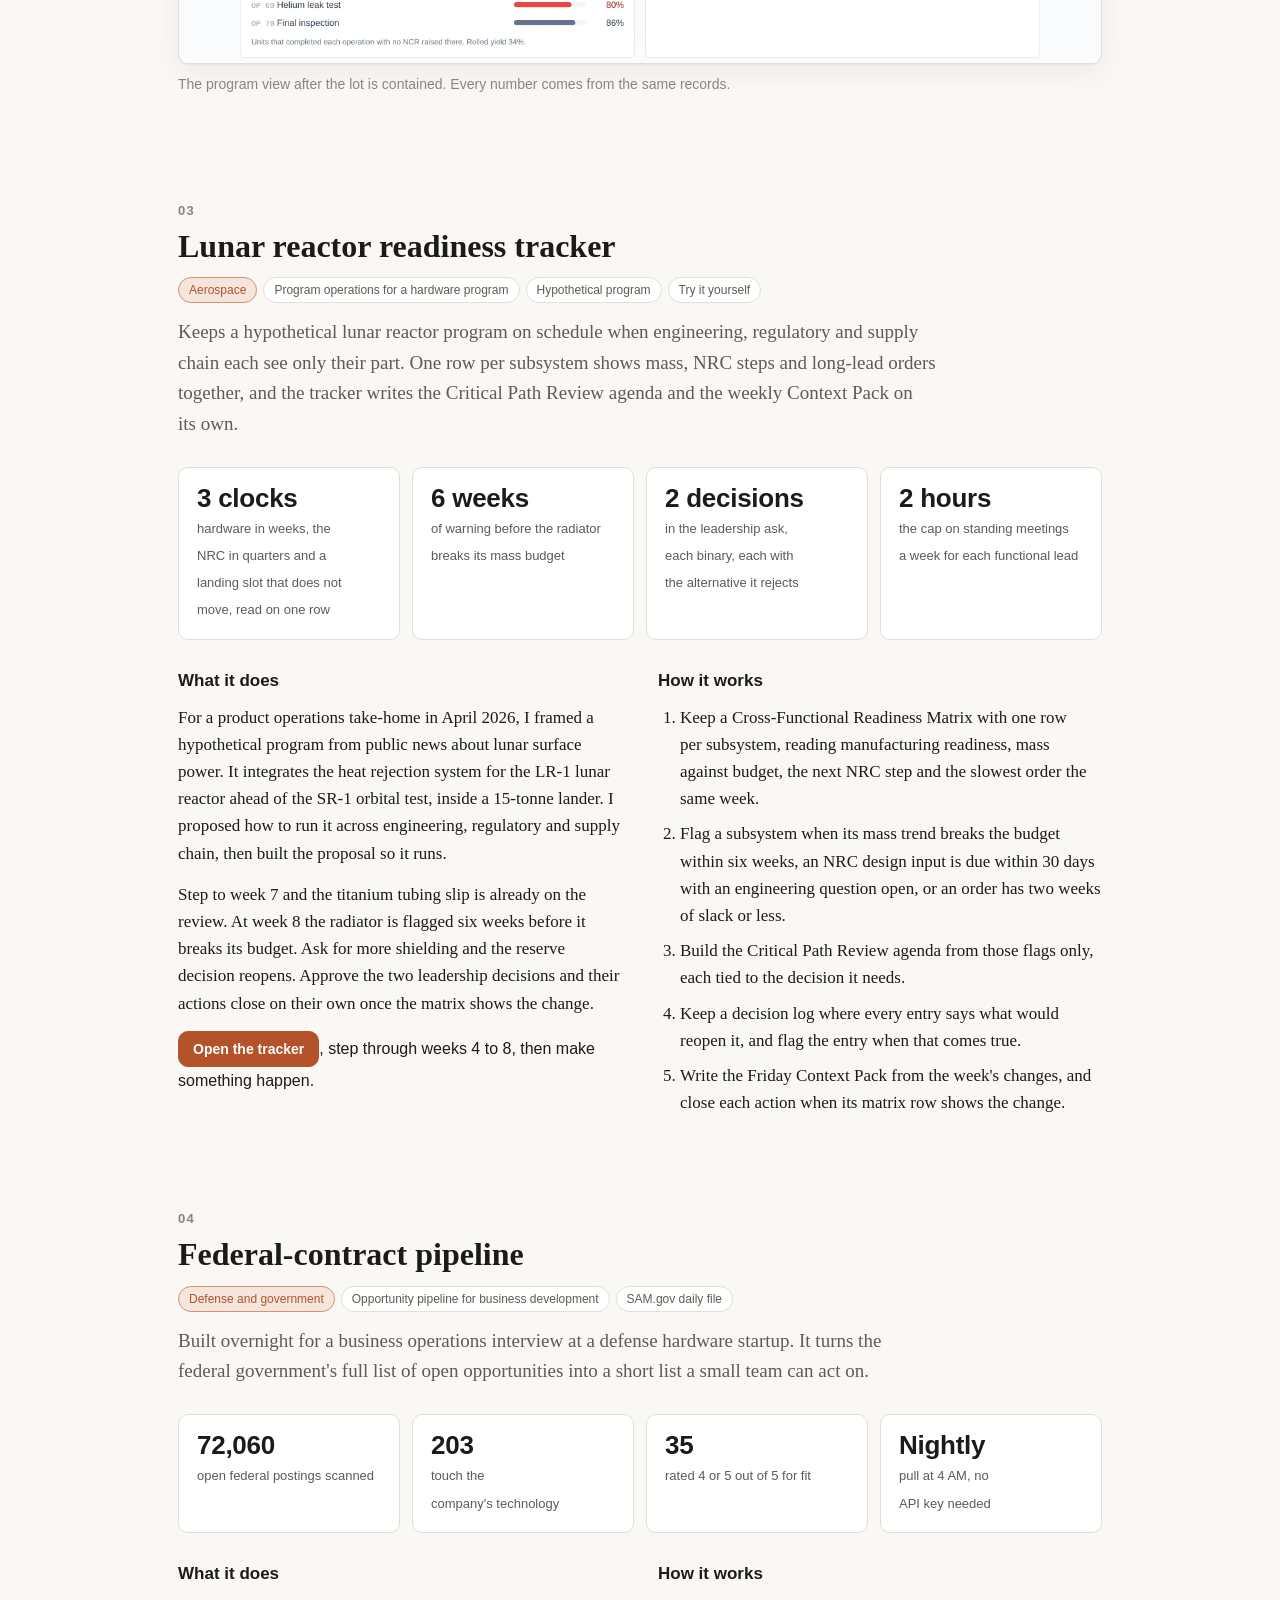
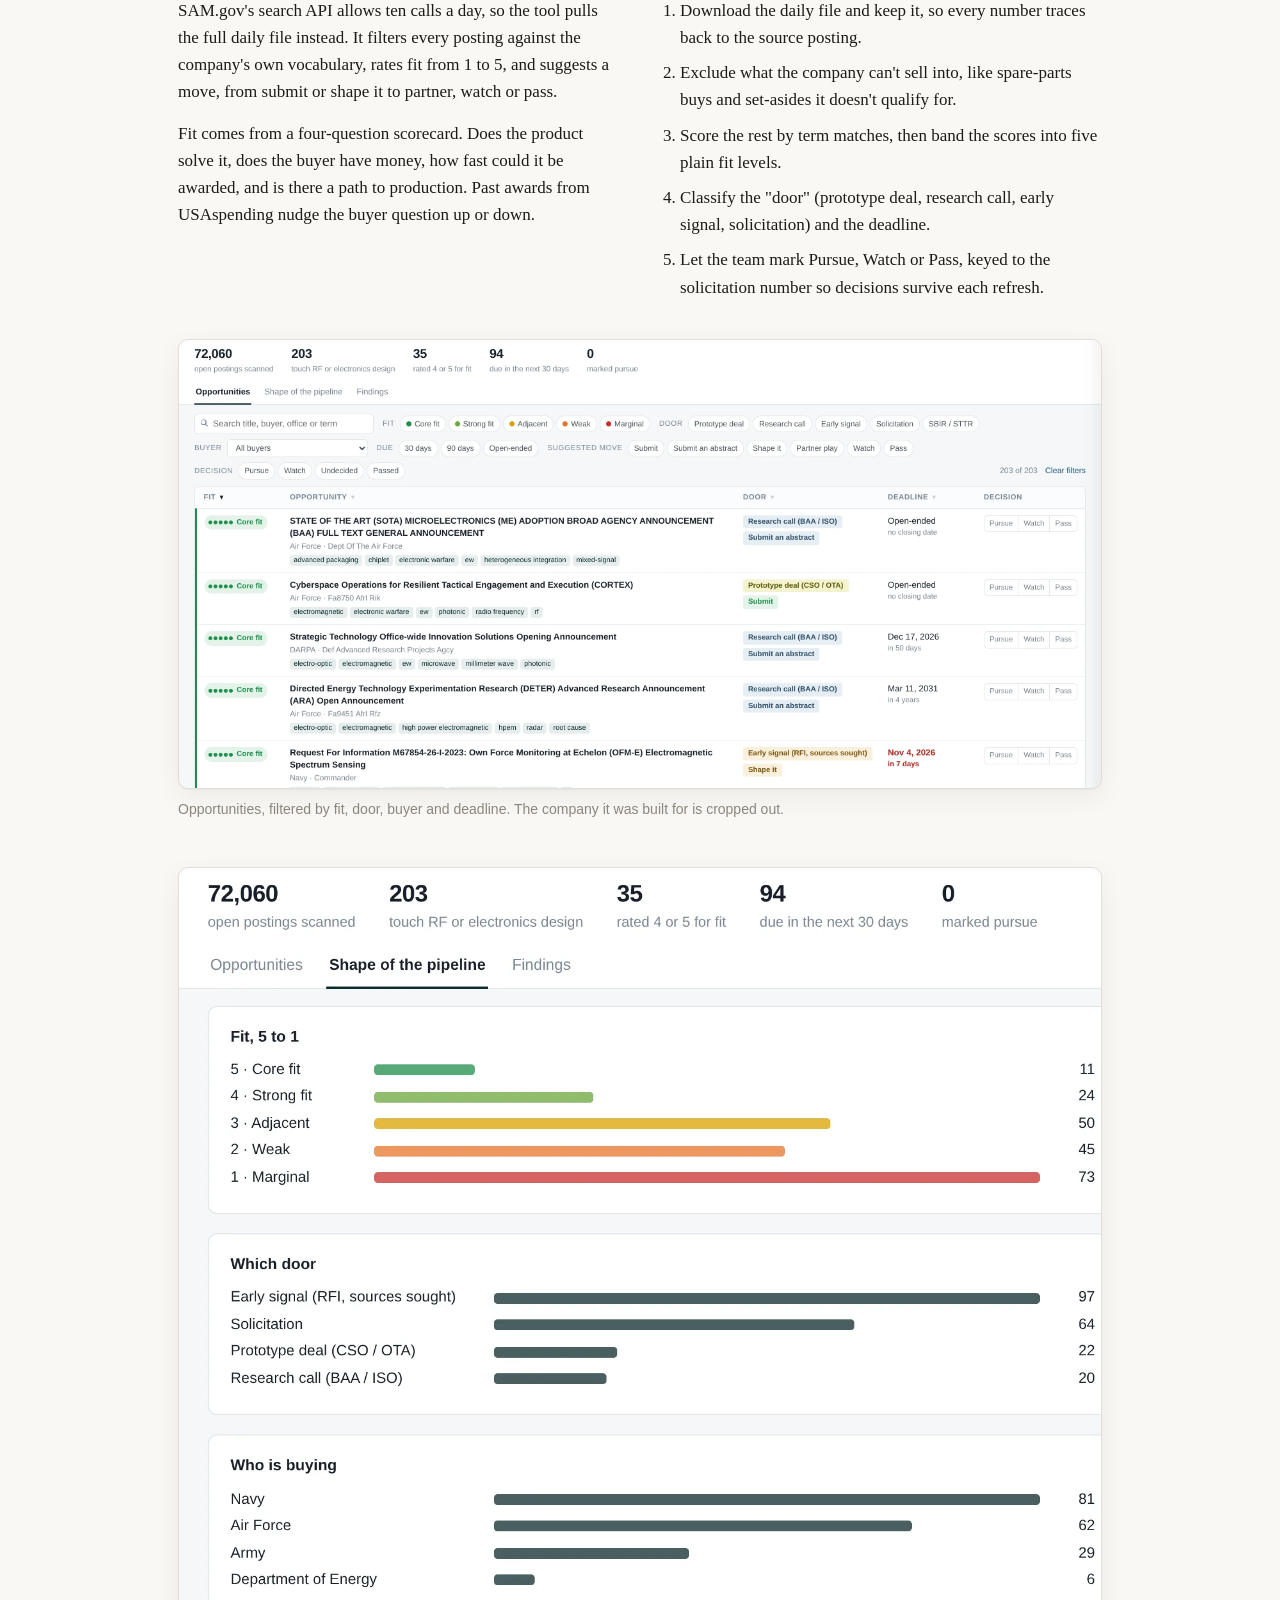
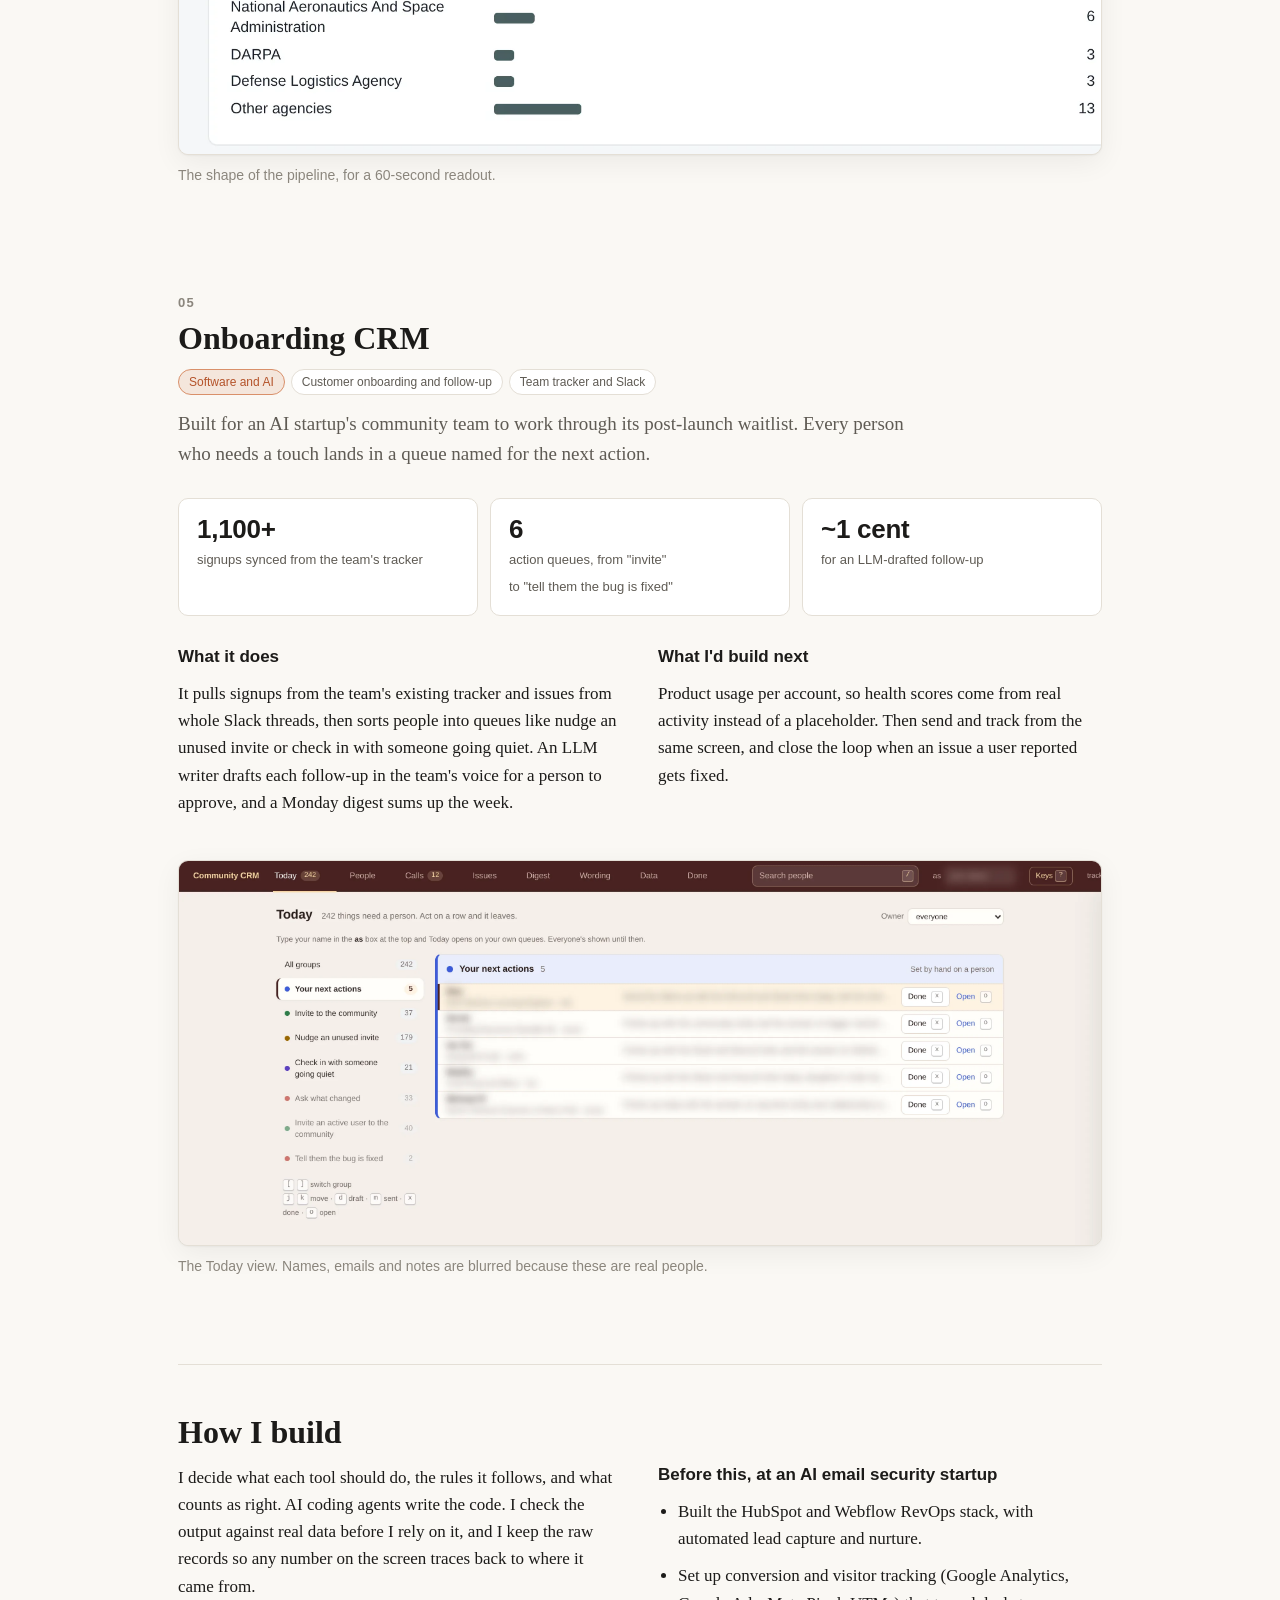
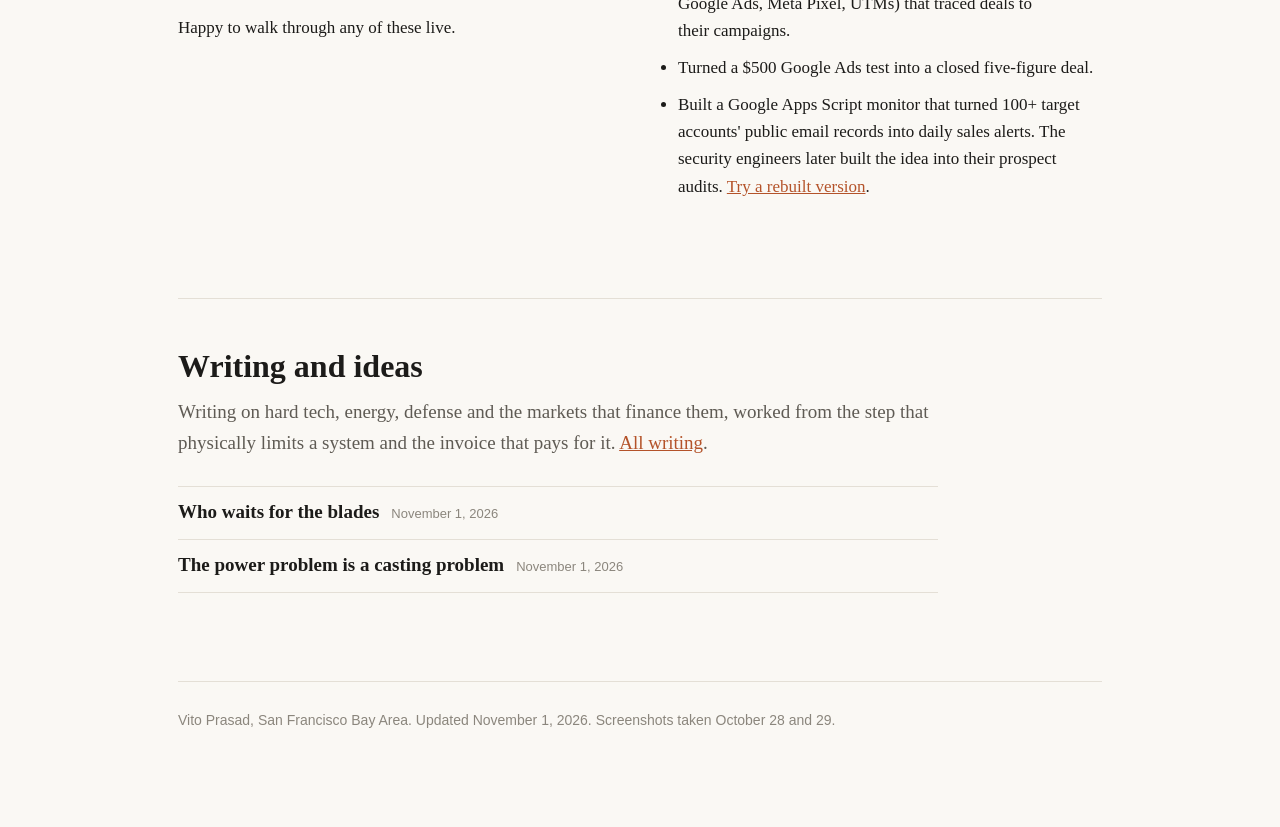
==== commit 3620740e: "Update site" ====
--- a/index.html
+++ b/index.html
@@ -37,6 +37,9 @@
   h2 { font-size: 32px; line-height: 1.2; margin: 0 0 12px; font-weight: 600; }
   .one-line { font-size: 19px; color: var(--muted); margin: 0 0 28px; max-width: 760px; }
   .stats { display: grid; grid-template-columns: repeat(auto-fit, minmax(170px, 1fr)); gap: 12px; margin: 0 0 30px; }
+  /* No tile left alone on a row. Four go two by two on a mid-size screen, and on a phone the tiles stack. */
+  @media (min-width: 561px) and (max-width: 900px) { .stats:has(> .stat:nth-child(4):last-child) { grid-template-columns: repeat(2, minmax(0, 1fr)); } }
+  @media (max-width: 560px) { .stats { grid-template-columns: minmax(0, 1fr); } }
   .stat { background: var(--card); border: 1px solid var(--line); border-radius: 10px; padding: 16px 18px; }
   .stat b { display: block; font: 600 26px/1.15 -apple-system, "Segoe UI", Arial, sans-serif; letter-spacing: -.01em; }
   .stat small { font: 13px/1.35 -apple-system, "Segoe UI", Arial, sans-serif; color: var(--muted); }
@@ -56,10 +59,14 @@
   .before { border-top: 1px solid var(--line); padding-top: 48px; }
   .before ul { padding-left: 20px; margin: 0; }
   .before li { margin: 0 0 10px; }
-  .open { font: 500 16px/1.7 -apple-system, "Segoe UI", Arial, sans-serif; }
-  .open a { color: var(--accent); }
+  .before a { color: var(--accent); }
+  /* Scoped to the paragraph: the phone contents sheet also takes the class "open" while it is showing. */
+  p.open { font: 500 16px/1.7 -apple-system, "Segoe UI", Arial, sans-serif; }
+  p.open a { color: var(--accent); }
   .index { margin-top: 30px; }
-  .filters { display: flex; flex-wrap: wrap; align-items: center; gap: 8px; margin: 0 0 16px; }
+  /* The label sits beside its chips, and chips that wrap line up under the first chip, not under the label. */
+  .filters { display: flex; flex-wrap: wrap; align-items: baseline; gap: 8px; margin: 0 0 16px; }
+  .filters .chips { display: flex; flex-wrap: wrap; gap: 8px; flex: 1 1 0; min-width: 0; }
   .flabel { font: 600 12px/1 -apple-system, "Segoe UI", Arial, sans-serif; color: var(--faint); min-width: 74px; }
   .filters + .filters { margin-top: -6px; }
   .chip { font: 500 14px/1 -apple-system, "Segoe UI", Arial, sans-serif; color: var(--ink); background: var(--card);
@@ -68,8 +75,10 @@
   .chip[aria-pressed="true"] { background: var(--ink); border-color: var(--ink); color: var(--paper); }
   .chip .c { color: var(--faint); margin-left: 6px; }
   .chip[aria-pressed="true"] .c { color: inherit; opacity: .7; }
+  /* The last column has a fixed width, so a row without a Try it button keeps the columns of the header and of the rows with one. */
   .builds-head, ol.builds .row { display: grid; gap: 14px; align-items: baseline;
-    grid-template-columns: 30px minmax(0, 1.15fr) minmax(0, 1fr) minmax(0, 1.25fr) minmax(0, 1fr) auto; }
+    grid-template-columns: 30px minmax(0, 1.15fr) minmax(0, 1fr) minmax(0, 1.25fr) minmax(0, 1fr) 60px; }
+  ol.builds .row > .name, ol.builds .row > .meta { text-wrap: balance; }
   .builds-head { font: 600 11px/1 -apple-system, "Segoe UI", Arial, sans-serif; color: var(--faint); padding: 0 6px 10px; }
   ol.builds { list-style: none; padding: 0; margin: 0; border-top: 1px solid var(--line); }
   ol.builds li { margin: 0; border-bottom: 1px solid var(--line); }
@@ -83,6 +92,7 @@
   .row a.try { font: 600 13px/1 var(--sans); background: var(--accent); color: #fff; padding: 7px 10px; border-radius: 8px; justify-self: end; align-self: start;
                 text-decoration: none; white-space: nowrap; }
   .row a.try:hover { filter: brightness(1.08); }
+  [data-theme="dark"] .row a.try { color: var(--paper); }
   .row .try { text-align: right; }
   .row { cursor: pointer; }
   .index-foot { display: flex; justify-content: space-between; gap: 12px; margin: 12px 0 0;
@@ -118,13 +128,13 @@
     .contact a, .contact .loc { display: table; margin-bottom: 6px; }
     .contact span { display: none; }
     .builds-head { display: none; }
-    ol.builds .row { grid-template-columns: 26px minmax(0, 1fr) auto; gap: 2px 10px; }
+    ol.builds .row { grid-template-columns: 26px minmax(0, 1fr) 60px; gap: 2px 10px; }
     .row .n { grid-column: 1; grid-row: 1 / span 4; }
     .row .name, .row .meta { grid-column: 2; }
     .row a.try { font: 600 13px/1 var(--sans); background: var(--accent); color: #fff; padding: 7px 10px; border-radius: 8px; justify-self: end; align-self: start;
                 text-decoration: none; white-space: nowrap; }
   .row a.try:hover { filter: brightness(1.08); }
-  .row .try { grid-column: 3; grid-row: 1; }
+  .row .try { grid-column: 3; grid-row: 1 / span 2; }
     .row .meta { font-size: 14px; }
     .row .meta.data { display: none; }
     .flabel { min-width: 0; width: 100%; }
@@ -144,23 +154,25 @@
   <div class="index" id="builds">
     <div class="filters" role="group" aria-label="Filter the builds">
       <span class="flabel">Industry</span>
+      <span class="chips">
       <button class="chip" type="button" data-industry-filter="all" aria-pressed="true">All<span class="c">5</span></button>
       <button class="chip" type="button" data-industry-filter="software" aria-pressed="false">Software and AI<span class="c">2</span></button>
       <button class="chip" type="button" data-industry-filter="hardware" aria-pressed="false">Hardware manufacturing<span class="c">1</span></button>
       <button class="chip" type="button" data-industry-filter="aerospace" aria-pressed="false">Aerospace<span class="c">1</span></button>
       <button class="chip" type="button" data-industry-filter="defense" aria-pressed="false">Defense and government<span class="c">1</span></button>
+      </span>
     </div>
     <div class="filters">
       <span class="flabel">Show</span>
-      <button class="chip" type="button" data-try-filter aria-pressed="false">Only what you can try<span class="c">3</span></button>
+      <span class="chips"><button class="chip" type="button" data-try-filter aria-pressed="false">Only what you can try<span class="c">3</span></button></span>
     </div>
     <div class="builds-head" aria-hidden="true"><span></span><span>Build</span><span>Industry</span><span>Use</span><span>Data</span><span></span></div>
     <ol class="builds">
-      <li data-industry="software" data-try="yes"><div class="row lift" data-href="#scanner"><span class="n">01</span><a class="name" href="#scanner">Account-list scanner</a><span class="meta">Software and AI</span><span class="meta">Account research for sales and marketing</span><span class="meta data">Public DNS records</span><a class="try" href="account-scanner/">Try it</a></div></li>
-      <li data-industry="hardware" data-try="yes"><div class="row lift" data-href="#issue-scribe"><span class="n">02</span><a class="name" href="#issue-scribe">Issue Scribe</a><span class="meta">Hardware manufacturing</span><span class="meta">AI-assisted quality management</span><span class="meta data">Sample data</span><a class="try" href="issue-scribe/">Try it</a></div></li>
+      <li data-industry="software" data-try="yes"><div class="row lift" data-href="#scanner"><span class="n">01</span><a class="name" href="#scanner"><span class="nobr">Account-list</span> scanner</a><span class="meta">Software and AI</span><span class="meta">Account research for sales and marketing</span><span class="meta data">Public DNS records</span><a class="try" href="account-scanner/">Try it</a></div></li>
+      <li data-industry="hardware" data-try="yes"><div class="row lift" data-href="#issue-scribe"><span class="n">02</span><a class="name" href="#issue-scribe">Issue Scribe</a><span class="meta">Hardware manufacturing</span><span class="meta"><span class="nobr">AI-assisted</span> quality management</span><span class="meta data">Sample data</span><a class="try" href="issue-scribe/">Try it</a></div></li>
       <li data-industry="aerospace" data-try="yes"><div class="row lift" data-href="#lunar-reactor-tracker"><span class="n">03</span><a class="name" href="#lunar-reactor-tracker">Lunar reactor readiness tracker</a><span class="meta">Aerospace</span><span class="meta">Program operations for a hardware program</span><span class="meta data">Hypothetical program</span><a class="try" href="lunar-reactor-tracker/">Try it</a></div></li>
-      <li data-industry="defense" data-try="no"><div class="row lift" data-href="#federal"><span class="n">04</span><a class="name" href="#federal">Federal-contract pipeline</a><span class="meta">Defense and government</span><span class="meta">Opportunity pipeline for business development</span><span class="meta data">SAM.gov daily file</span></div></li>
-      <li data-industry="software" data-try="no"><div class="row lift" data-href="#crm"><span class="n">05</span><a class="name" href="#crm">Onboarding CRM</a><span class="meta">Software and AI</span><span class="meta">Customer onboarding and follow-up</span><span class="meta data">Team tracker and Slack</span></div></li>
+      <li data-industry="defense" data-try="no"><div class="row lift" data-href="#federal"><span class="n">04</span><a class="name" href="#federal"><span class="nobr">Federal-contract</span> pipeline</a><span class="meta">Defense and government</span><span class="meta">Opportunity pipeline for business development</span><span class="meta data">SAM.gov daily file</span></div></li>
+      <li data-industry="software" data-try="no"><div class="row lift" data-href="#crm"><span class="n">05</span><a class="name" href="#crm">Onboarding CRM</a><span class="meta">Software and AI</span><span class="meta">Customer onboarding and <span class="nobr">follow-up</span></span><span class="meta data">Team tracker and Slack</span></div></li>
     </ol>
     <p class="index-foot"><span><span id="shown">All 5 builds.</span> <button class="linkish" type="button" id="show-all" hidden>Show all</button></span><span class="links"><a href="#how">How I build</a><a href="writing/">Writing and ideas</a></span></p>
   </div>
@@ -265,7 +277,7 @@
   <div class="cols">
     <div>
       <h3>What it does</h3>
-      <p>For a product operations take-home in April 2026, I framed a hypothetical program from public news about lunar surface power. It integrates the heat rejection system for the LR-1 lunar reactor ahead of the SR-1 orbital test, inside a 15-tonne lander. I proposed how to run it across engineering, regulatory and supply chain, then built the proposal so it runs.</p>
+      <p>For a product operations take-home in April 2026, I framed a hypothetical program from public news about lunar surface power. It integrates the heat rejection system for the <span class="nobr">LR-1</span> lunar reactor ahead of the <span class="nobr">SR-1</span> orbital test, inside a 15-tonne lander. I proposed how to run it across engineering, regulatory and supply chain, then built the proposal so it runs.</p>
       <p>Step to week 7 and the titanium tubing slip is already on the review. At week 8 the radiator is flagged six weeks before it breaks its budget. Ask for more shielding and the reserve decision reopens. Approve the two leadership decisions and their actions close on their own once the matrix shows the change.</p>
       <p class="open"><a class="try-btn" href="lunar-reactor-tracker/">Open the tracker</a>, step through weeks 4 to 8, then make something happen.</p>
     </div>
@@ -330,7 +342,7 @@
   <div class="stats">
     <div class="stat"><b>1,100+</b><small>signups synced from the team's tracker</small></div>
     <div class="stat"><b>6</b><small>action queues, from "invite" to "tell them the bug is fixed"</small></div>
-    <div class="stat"><b>~1 cent</b><small>for an LLM-drafted follow-up</small></div>
+    <div class="stat"><b>~1 cent</b><small>for an <span class="nobr">LLM-drafted</span> follow-up</small></div>
   </div>
   <div class="cols">
     <div>
--- a/site.css
+++ b/site.css
@@ -27,6 +27,14 @@
 
 html { scroll-behavior: smooth; }
 body { transition: background-color .25s ease, color .25s ease; }
+
+/* Line breaks. Headings and short labels even out their lines, running text avoids a lone
+   last word, and .nobr keeps a hyphenated compound or a number and its unit on one line. */
+h1, h2, h3, h4, caption, summary, .g-title, .chart-title, .stat, .tile .label, .tile .sub, .hname, .cbar .name, .bar .name,
+.feature b, .dec .what, .contents a, .contents-sheet a { text-wrap: balance; }
+p, li, dd, dt, td, th, figcaption, blockquote, footer { text-wrap: pretty; }
+.nobr { white-space: nowrap; }
+
 :focus-visible { outline: 2px solid var(--accent); outline-offset: 2px; border-radius: 4px; }
 ::selection { background: var(--accent-soft); }
 
@@ -99,4 +107,15 @@
 }
 /* On a phone the switch sits in the page header instead of floating over text. */
 @media (max-width: 760px) { .theme-switch { position: absolute; top: 14px; right: 14px; } }
+/* On a touch screen every small control answers a 44px tap. Most keep their look and get an invisible
+   tap area around them; the floating buttons simply grow to 44px. */
+@media (pointer: coarse) {
+  .contents-btn, .to-top { min-height: 44px; }
+  .contents-sheet a { padding: 12px 0; }
+  .try-btn, .row a.try, button.chip, .pill, .try a, .views a, .events button, details.table-view summary, .calc-reset, button.reset,
+  .back { position: relative; }
+  .theme-switch::after, .try-btn::after, .row a.try::after, button.chip::after, .pill::after, .try a::after, .views a::after,
+  .events button::after, .marks button::after, details.table-view summary::after, .calc-reset::after, button.reset::after, .back::after {
+    content: ""; position: absolute; left: 50%; top: 50%; width: max(100%, 44px); height: max(100%, 44px); transform: translate(-50%, -50%); }
+}
 @media print { .theme-switch, .contents, .contents-btn, .to-top, .contents-sheet { display: none !important; } }
